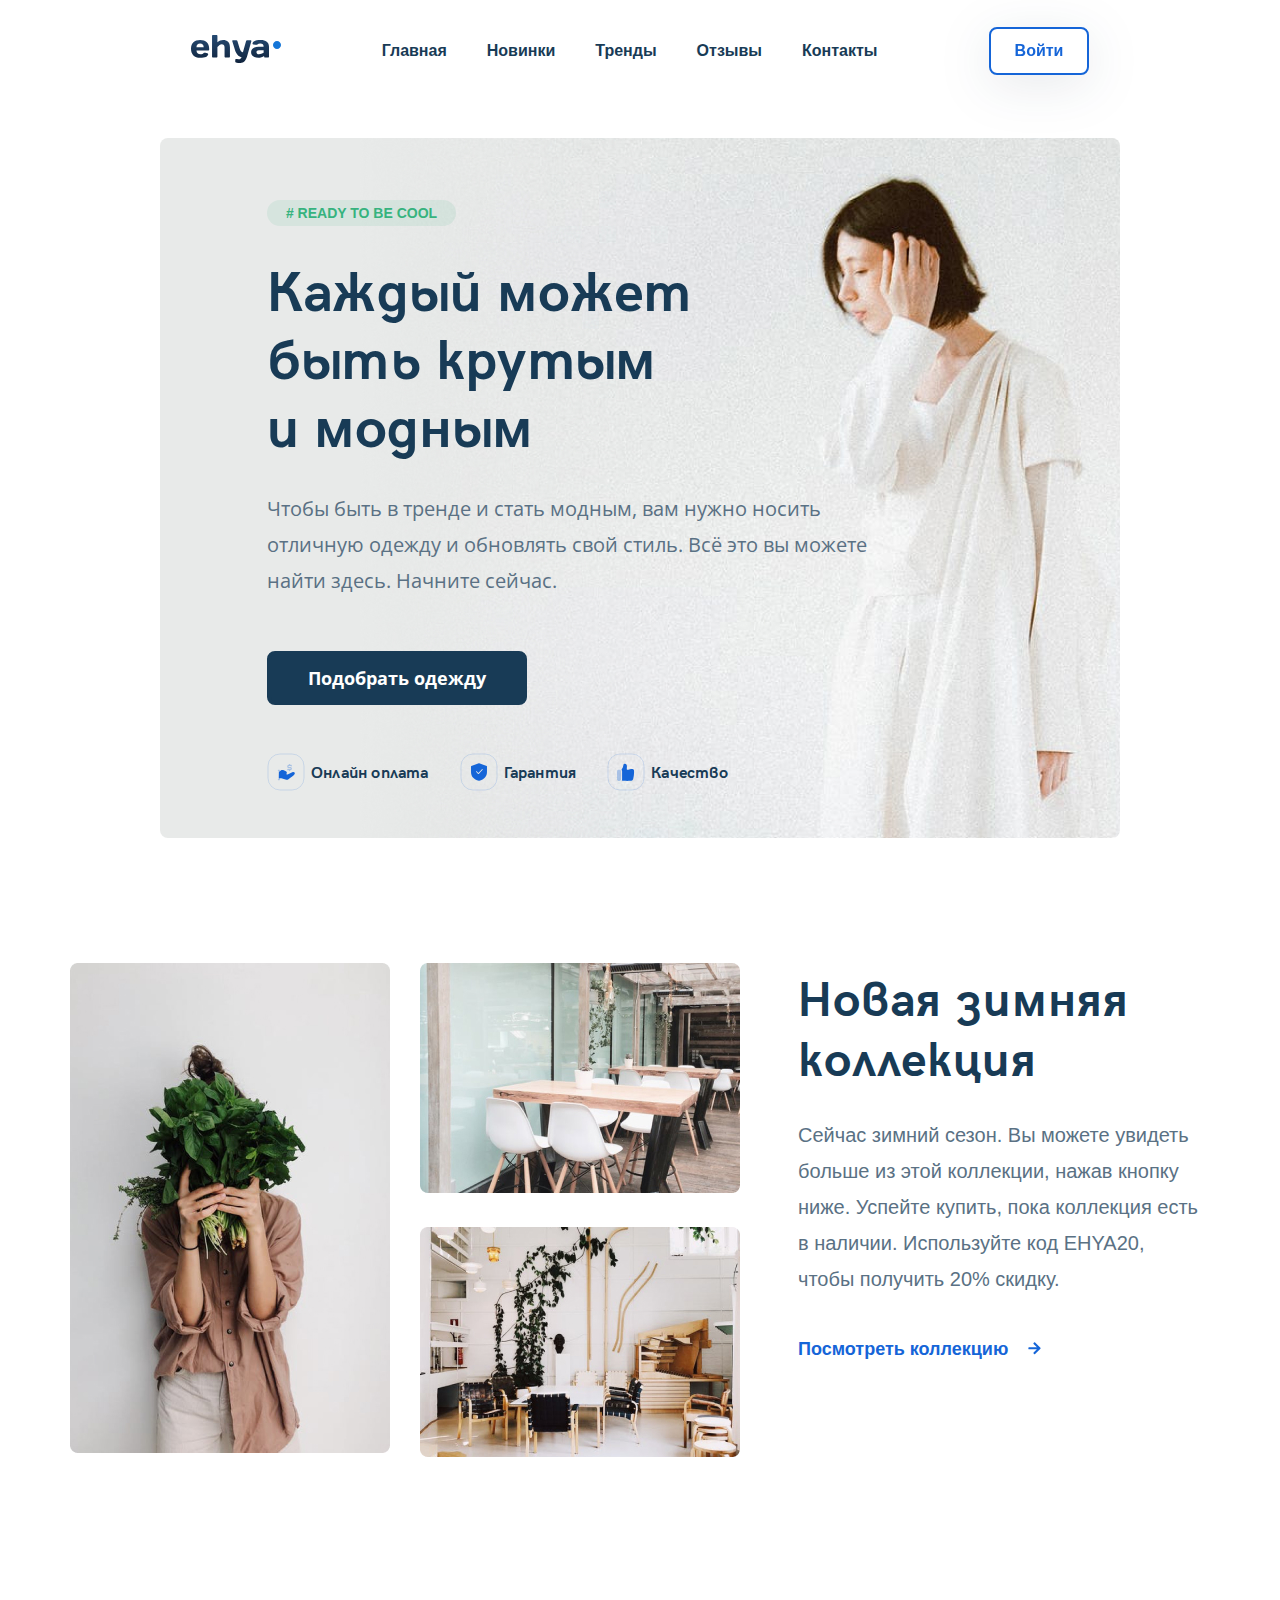
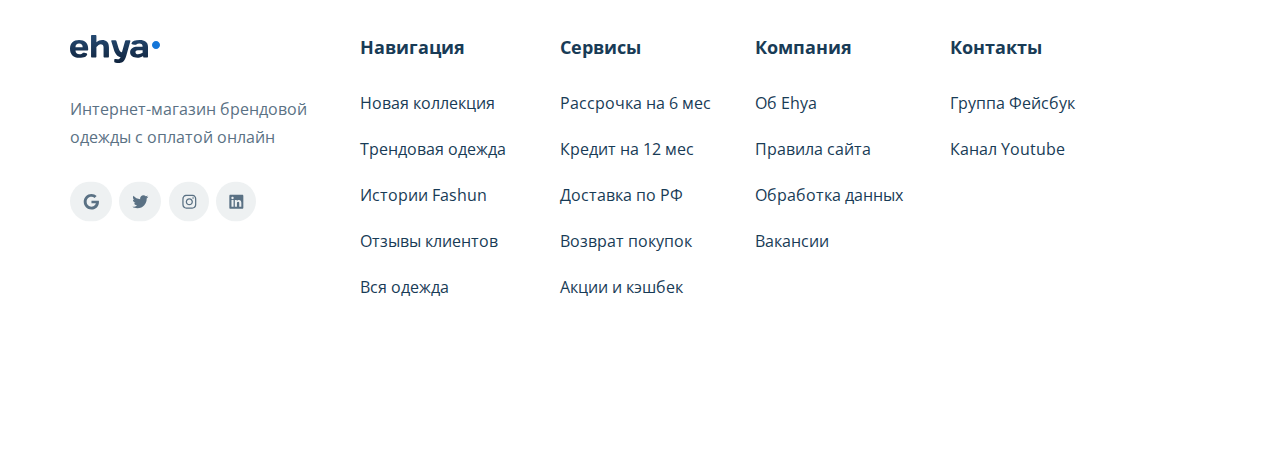
==== index.html @ d532b7a7 "create: desktop of footer section" ====
<!DOCTYPE html>
<html lang="ru">
<head>
  <meta charset="UTF-8">
  <meta name="viewport" content="width=device-width, initial-scale=1.0">
  <title>Fashion-EHYA</title>
  <link href="https://fonts.googleapis.com/css2?family=Open+Sans:wght@400;600;700&display=swap" rel="stylesheet">
  <link rel="stylesheet" href="css/style.css">

</head>
<body>
  <div class="header">
      <div class="container-top">
        <div class="header__top">
          
            <a href="#" class="header-menu__logo">
              <img src="./img/Logo.svg" alt="logo: Ehya">
            </a>
          
            <ul class="header-menu">
              <li class="header-menu__item">
                  <a href="#" class="header-menu__link">Главная</a>
              </li>
              <li class="header-menu__item">
                  <a href="#" class="header-menu__link">Новинки</a>
              </li>
              <li class="header-menu__item">
                  <a href="#" class="header-menu__link">Тренды</a>
              </li>
              <li class="header-menu__item">
                  <a href="#" class="header-menu__link">Отзывы</a>
              </li>
              <li class="header-menu__item">
                  <a href="#" class="header-menu__link">Контакты</a>
              </li>
            </ul>
            
              <button class="header-menu__button">
                <a href="#" class="header-menu__button-link">Войти</a>
              </button>

              <button class="menu-burger">
                    <span class="menu-burger__line"></span>
                    <span class="menu-burger__line"></span>
                    <span class="menu-burger__line"></span>
              </button>
            
        </div>
        <div class="main-section">
          <img src="img/bg-main-section.jpg" alt="bg-main-section" class="main-section__bg">
          <div class="main-section__wrapper">
            <div class="main-section__cool">
            <span class="cool__span"># READY TO BE COOL</span>
            <h2 class="cool__title">Каждый может <br> быть крутым <br> и модным</h2>
            <p class="cool__text">Чтобы быть в тренде и стать модным, вам нужно носить отличную одежду и обновлять свой стиль. Всё это вы можете найти здесь. Начните сейчас. </p>
          </div>

          <button class="main-section__button">
            <a href="#" class="main-section__button-link">Подобрать одежду</a>
          </button>

          <ul class="main-section__links">
            <img src="img/icon-onlinepay.svg" alt="online-pay">
            <li class="links__link">Онлайн оплата</li>
            <img src="img/ensuranse.svg" alt="insuranse">
            <li class="links__link">Гарантия</li>
            <img src="img/quality.svg" alt="quality">
            <li class="links__link">Качество</li>
          </ul>
          </div>

        </div>
      </div>
  </div>
    <!-- /.header -->
  <section class="collection">
    <div class="container">
      <div class="collection-wrapper">
        <div class="collection__images-wrapper">
          <div class="collection__vertical">
            <img src="img/collection-photo-1.jpg" alt="Photo: Vertical" class="collection__vertical-photo">
          </div>
          <div class="collection__horizontal">
            <div class="collection__horizontal-photo">
              <img src="img/collection-photo-2.jpg" alt="Photo: Horizontal" class="collection__horizontal-image">
            </div>
            <div class="collection__horizontal-photo">
              <img src="img/collection-photo-3.jpg" alt="Photo: Horizontal" class="collection__horizontal-image">
            </div>
            
          </div>
        </div>
        <div class="collection__text">
          <h2 class="collection__title">Новая зимняя коллекция</h2>
          <!-- /.collecion__title -->
          <p class="collection__subtitle">Сейчас зимний сезон. Вы можете увидеть больше из этой коллекции, нажав кнопку ниже. Успейте купить, пока коллекция есть
          в наличии. Используйте код EHYA20, чтобы получить 20% скидку.</p>
          <!-- /.collection__subtitle -->
        <a href="#" class="collection__looking">Посмотреть коллекцию <img src="img/arrow.svg" alt="Icon: Arrow" class="collection__looking-icon"> </a> <!-- /.collection__looking -->
        </div>
        <!-- /.collection__images-wrapper -->
      </div>
      <!-- /.collection-wrapper -->
    </div>
    <!-- /.container -->
  </section>
  <!-- /.collection -->
  <footer class="footer">
    <div class="container">
      <div class="footer-wrapper">
        <div class="footer-wrapper__logo">
          <a href="#" class="logo logo__footer">
            <img src="img/Logo.svg" alt="logo: footer">
          </a>
          <p class="social-links__text">Интернет-магазин брендовой <br> одежды с оплатой онлайн</p>
          <div class="social_links">
            <a href="#" class="social-links__link">
              <img class="social-links__img" src="img/icon-google.svg" alt="icon-google">
            </a>
            <a href="#" class="social-links__link">
              <img class="social-links__img" src="img/icon-tweeter.svg" alt="icon-tweeter">
            </a>
            <a href="#" class="social-links__link">
              <img class="social-links__img" src="img/icon-instagram.svg" alt="icon-instagram">
            </a>
            <a href="#" class="social-links__link">
              <img class="social-links__img" src="img/icon-linked.svg" alt="icon-linkedin">
            </a>
          </div>
          <!-- /.social links -->
        </div>
        <!-- /.footer-wrapper logo-->

        <div class="footer-wrapper__navigation">
          <h3 class="navigation__title">Навигация</h3>
          <!-- /.navigation__title -->
          <div class="navigation__item">
            <a href="#">Новая коллекция</a>
          </div>
          <div class="navigation__item">
            <a href="#">Трендовая одежда</a>
          </div>
          <div class="navigation__item">
            <a href="#">Истории Fashun</a>
          </div>
          <div class="navigation__item">
            <a href="#">Отзывы клиентов</a>
          </div>
          <div class="navigation__item">
            <a href="#">Вся одежда</a>
          </div>
        </div>
        <!-- /.footer-wrapper__navigation -->

        <div class="footer-wrapper__service">
          <h3 class="navigation__title">Сервисы</h3>
          <!-- /.navigation__title -->
          <div class="navigation__item">
            <a href="#">Рассрочка на 6 мес</a>
          </div>
          <div class="navigation__item">
            <a href="#">Кредит на 12 мес</a>
          </div>
          <div class="navigation__item">
            <a href="#">Доставка по РФ</a>
          </div>
          <div class="navigation__item">
            <a href="#">Возврат покупок</a>
          </div>
          <div class="navigation__item">
            <a href="#">Акции и кэшбек</a>
          </div>
        </div>
        <!-- /.footer-wrapper__service -->

        <div class="footer-wrapper__company">
          <h3 class="navigation__title">Компания</h3>
          <!-- /.navigation__title -->
          <div class="navigation__item">
            <a href="#">Об Ehya</a>
          </div>
          <div class="navigation__item">
            <a href="#">Правила сайта</a>
          </div>
          <div class="navigation__item">
            <a href="#">Обработка данных</a>
          </div>
          <div class="navigation__item">
            <a href="#">Вакансии</a>
          </div>
        </div>
        <!-- /.footer-wrapper__company -->

        <div class="footer-wrapper__contacts">
          <h3 class="navigation__title">Контакты</h3>
          <!-- /.navigation__title -->
          <div class="navigation__item">
            <a href="#">Группа Фейсбук</a>
          </div>
          <div class="navigation__item">
            <a href="#">Канал Youtube</a>
          </div>
        </div>
        <!-- /.footer-wrapper__contacts -->

      </div>
      <!-- /.footer-wrapper -->
    </div>
    <!-- /.container -->
  </footer>
  <!-- /.footer -->
    
</body>
</html>
---- css/style.css ----
* {
  box-sizing: border-box;
}

body {
  font-family: "Open-Sans", sans-serif;
  color: #5A7184;
  margin: 0;
  font-feature-settings: "locl" 0;
}

@font-face {
  font-family: 'HKGrotesk';
  src: url("../fonts/hkgrotesk-bold-web.woff") format("woff");
  font-weight: bold;
  font-style: normal;
}

@font-face {
  font-family: 'HKGrotesk';
  src: url("../fonts/hkgrotesk-bold-web.woff2") format("woff2");
  font-weight: bold;
  font-style: normal;
}

.container {
  max-width: 1140px;
  margin: auto;
}

.header {
  background-color: #fff;
  margin-bottom: 36px;
}

.header__top {
  display: flex;
  justify-content: center;
  list-style-type: none;
  align-items: center;
  padding: 27px 0px;
  margin-bottom: 36px;
}

.header-menu {
  display: flex;
  justify-content: space-around;
  list-style-type: none;
  align-items: center;
  margin: 0;
  padding: 0;
}

.header-menu__link {
  text-decoration: none;
  color: #183B56;
  font-style: normal;
  font-weight: 600;
  font-size: 16px;
  line-height: 22px;
  text-align: center;
}

.header-menu__item {
  margin-left: 40px;
}

.header-menu__logo {
  margin-right: 365px;
}

.header-menu__button {
  margin-left: 50px;
  padding: 13px 24px;
  background-color: #fff;
  border: 2px solid;
  color: #1565D8;
  box-sizing: border-box;
  filter: drop-shadow(0px 10px 25px rgba(21, 37, 72, 0.1));
  border-radius: 8px;
  cursor: pointer;
}

.header-menu__button-link {
  color: #1565D8;
  text-decoration: none;
  font-style: normal;
  font-weight: bold;
  font-size: 16px;
  text-align: center;
}

.container-top {
  max-width: 1280px;
  margin: auto;
}

.main-section {
  max-width: 1280px;
  height: 700px;
  z-index: 0;
  overflow: hidden;
  position: relative;
  border-radius: 8px;
}

.main-section__wrapper {
  position: absolute;
  z-index: 2;
  margin-left: 107px;
}

.main-section__bg {
  position: absolute;
  z-index: -2;
  overflow: hidden;
  object-fit: cover;
  background: transparent;
  width: 100%;
  height: 100%;
}

.main-section__button {
  background: #183B56;
  border-radius: 8px;
  outline: none;
  padding: 11px 37px;
  cursor: pointer;
  border: 4px solid #183B56;
  margin-bottom: 32px;
}

.main-section__button-link {
  outline: none;
  text-decoration: none;
  font-style: normal;
  font-weight: bold;
  font-size: 18px;
  text-align: center;
  color: #FFFFFF;
  font-family: Open Sans;
}

.main-section__cool {
  display: flex;
  flex-direction: column;
  justify-content: flex-start;
  width: 652px;
  padding-top: 62px;
  margin-bottom: 52px;
}

.main-section__links {
  display: flex;
  padding: 0;
  align-items: center;
  font-family: HKGrotesk;
  font-style: normal;
  font-weight: 500;
  font-size: 16px;
  line-height: 20px;
  letter-spacing: 0.2px;
  color: #183B56;
}

.cool__span {
  padding: 3px 16px;
  font-style: normal;
  font-weight: 600;
  font-size: 14px;
  line-height: 20px;
  text-align: center;
  color: #36B37E;
  background: rgba(54, 179, 126, 0.1);
  border-radius: 2000px;
  width: 29%;
  margin-bottom: 28px;
}

.cool__title {
  font-family: HKGrotesk;
  font-style: normal;
  font-weight: bold;
  font-size: 56px;
  line-height: 68px;
  letter-spacing: 0.2px;
  color: #183B56;
  margin: 0;
  margin-bottom: 33px;
}

.cool__text {
  font-style: normal;
  font-weight: normal;
  font-size: 20px;
  line-height: 36px;
  color: #5A7184;
  margin: 0;
  font-family: Open Sans;
}

.links__link {
  list-style-type: none;
  margin-left: 6px;
  margin-right: 31px;
}

.menu-burger {
  display: none;
}

.collection {
  padding-top: 89px;
  padding-bottom: 50px;
}

.collection-wrapper {
  width: 1140px;
  margin: auto;
  display: flex;
  justify-content: space-between;
}

.collection__images-wrapper {
  display: flex;
  justify-content: space-between;
  width: 670px;
}

.collection__vertical {
  width: 320px;
}

.collection__vertical-photo {
  width: 100%;
}

.collection__horizontal {
  display: flex;
  flex-direction: column;
  justify-content: space-between;
}

.collection__horizontal-photo {
  width: 320px;
  height: 230px;
}

.collection__horizontal-image {
  width: 100%;
  height: 100%;
}

.collection__text {
  width: 412px;
}

.collection__title {
  font-family: HKGrotesk;
  font-style: normal;
  font-weight: bold;
  font-size: 48px;
  line-height: 60px;
  letter-spacing: 1.2px;
  color: #183B56;
  margin: 0;
  margin-top: 4px;
  margin-bottom: 30px;
}

.collection__subtitle {
  font-style: normal;
  font-weight: normal;
  font-size: 20px;
  line-height: 36px;
  color: #5A7184;
  padding-right: 10px;
  margin-bottom: 40px;
}

.collection__looking {
  font-style: normal;
  font-weight: bold;
  font-size: 18px;
  line-height: 25px;
  text-decoration: none;
  color: #1565D8;
}

.collection__looking-icon {
  margin-left: 15px;
}

a {
  text-decoration: none;
  color: #183B56;
}

.footer {
  padding: 128px 0;
}

.footer-wrapper {
  display: grid;
  grid-template-columns: 270px 180px 175px 175px 208px;
  grid-gap: 20px;
  grid-auto-rows: minmax(34px, min-content);
  align-items: start;
}

.navigation__title {
  font-family: Open Sans;
  font-style: normal;
  font-weight: bold;
  font-size: 18px;
  line-height: 25px;
  color: #183B56;
  margin: 0;
  margin-bottom: 32px;
}

.navigation__item {
  font-family: Open Sans;
  font-style: normal;
  font-weight: normal;
  font-size: 16px;
  line-height: 22px;
  color: #183B56;
  margin-bottom: 24px;
}

.social-links__text {
  font-family: Open Sans;
  font-style: normal;
  font-weight: normal;
  font-size: 16px;
  line-height: 28px;
  color: #5A7184;
  margin: 0;
  margin-top: 28px;
  margin-bottom: 30px;
}

.social-links__img {
  margin-right: 3px;
}

@media (max-width: 1300px) {
  .container-top {
    max-width: 960px;
  }
  .header__top {
    justify-content: space-around;
  }
  .header-menu__logo {
    margin-right: 0;
  }
}

.main-section__wrapper {
  margin-left: 107px;
}

@media (max-width: 992px) {
  .container-top {
    max-width: 760px;
  }
  .header-menu__item {
    margin-left: 20px;
  }
  .header-menu__button {
    margin-left: 0px;
  }
  .collection-wrapper {
    flex-wrap: wrap;
    justify-content: center;
  }
  .collection__images-wrapper {
    width: 670px;
    height: auto;
    justify-content: space-between;
  }
  .collection__vertical {
    width: 320px;
  }
  .collection__horizontal-photo {
    width: 320px;
    height: 230px;
  }
  .collection__text {
    width: 95%;
    margin-top: 32px;
    padding-left: 0;
  }
  .collection__title {
    font-size: 48px;
    margin-bottom: 30px;
  }
  .collection__subtitle {
    font-size: 20px;
    word-break: break-word;
    margin-bottom: 24px;
  }
  .collection__looking {
    font-size: 18px;
  }
}

@media (min-width: 992px) {
  a:hover {
    color: #0187ee;
  }
  .navbar-top__button:hover {
    color: #183B56;
    border-color: #183B56;
  }
  .collection__looking-icon:hover {
    color: #0187ee;
  }
  .button:hover {
    background-color: #0187ee;
  }
}

@media (max-width: 1200px) {
  .collection {
    padding-top: 49px;
  }
  .collection-wrapper {
    width: 97%;
  }
  .collection__images-wrapper {
    width: 605px;
    height: 415px;
    justify-content: space-around;
  }
  .collection__vertical {
    width: 270px;
  }
  .collection__horizontal-photo {
    width: 270px;
    height: 200px;
  }
  .collection__text {
    padding-left: 10px;
  }
  .collection__title {
    font-size: 44px;
    margin-bottom: 0;
    margin-top: 0;
  }
  .collection__subtitle {
    font-size: 16px;
    margin-bottom: 30px;
  }
  .collection__looking {
    font-size: 16px;
  }
}

@media (max-width: 768px) {
  .container-top {
    max-width: 728px;
    width: 95%;
  }
  .header__top {
    justify-content: space-between;
    margin-right: 37px;
    margin-left: 42px;
    padding: 23px 0px;
    margin-bottom: 24px;
  }
  .header-menu {
    display: none;
  }
  .header-menu__button {
    display: none;
  }
  .menu-burger {
    display: flex;
    align-items: center;
    justify-content: space-between;
    flex-direction: column;
    width: 24px;
    height: 17px;
    padding: 0;
    border: none;
    background-color: #fff;
    cursor: pointer;
  }
  .menu-burger__line {
    width: 22px;
    height: 2.2px;
    right: 1px;
    top: calc(50% - 2.2px/2 - 0.15px);
    background: #3A4C66;
  }
  .main-section__bg {
    max-width: 728px;
    height: 624px;
  }
  .main-section__wrapper {
    margin-left: 29px;
  }
  .main-section__cool {
    padding-top: 38px;
    margin-bottom: 35px;
  }
  .main-section__button {
    margin-bottom: 24px;
  }
  .links__link {
    margin-right: 20px;
  }
  .cool__span {
    margin-bottom: 23px;
  }
  .cool__title {
    font-style: normal;
    font-weight: bold;
    font-size: 48px;
    line-height: 60px;
    letter-spacing: 0.2px;
    margin-bottom: 25px;
  }
  .cool__text {
    font-style: normal;
    font-weight: normal;
    font-size: 18px;
    line-height: 32px;
    width: 400px;
  }
}

@media (max-width: 710px) {
  .collection__images-wrapper {
    width: 605px;
    height: 415px;
    justify-content: space-around;
  }
  .collection__vertical {
    width: 270px;
  }
  .collection__horizontal-photo {
    width: 270px;
    height: 200px;
  }
}

@media (max-width: 610px) {
  .collection__images-wrapper {
    width: 605px;
    height: 368px;
  }
  .collection__vertical {
    width: 240px;
  }
  .collection__horizontal-photo {
    width: 240px;
    height: 170px;
  }
}

@media (max-width: 576px) {
  .container-top {
    width: 100%;
  }
  .main-section {
    border-radius: 0px;
    height: 899px;
  }
  .main-section__bg {
    height: 100%;
    margin-left: calc(115% - 1210px);
    width: unset;
    max-width: 1219px;
  }
  .main-section__cool {
    padding-top: 381px;
    width: 100%;
    align-items: center;
    margin-bottom: 24px;
  }
  .main-section__button-link {
    font-style: normal;
    font-weight: bold;
    font-size: 16px;
    line-height: 22px;
  }
  .main-section__button {
    padding: 13px 49px;
    border: 1px solid #183B56;
    margin-bottom: 22px;
    padding: 11px 49px;
  }
  .main-section__wrapper {
    margin-left: 0%;
    width: 100%;
    display: flex;
    flex-wrap: wrap;
    justify-content: center;
  }
  .main-section__links {
    flex-wrap: wrap;
    width: 325px;
    justify-content: center;
    margin: 0;
  }
  .links__link {
    margin-right: 16px;
  }
  .cool__span {
    width: 196px;
    height: 24px;
    margin-bottom: 20px;
  }
  .cool__title {
    font-style: normal;
    font-weight: bold;
    font-size: 32px;
    line-height: 40px;
    text-align: center;
    margin-bottom: 20px;
  }
  .cool__text {
    font-style: normal;
    font-weight: normal;
    font-size: 16px;
    line-height: 28px;
    width: 280px;
    height: 140px;
    text-align: center;
  }
  .collection {
    padding-top: 33px;
  }
  .collection__images-wrapper {
    flex-direction: column;
    align-items: center;
    height: 415px;
  }
  .collection__vertical {
    width: auto;
  }
  .collection__vertical-photo {
    width: 290px;
    height: 300px;
    object-fit: cover;
    border-radius: 4px;
  }
  .collection__horizontal {
    flex-direction: row;
    width: 290px;
    justify-content: space-between;
  }
  .collection__horizontal-photo {
    width: 138px;
    height: 97px;
  }
  .collection__text {
    text-align: center;
  }
  .collection__title {
    font-size: 28px;
    line-height: 36px;
    margin-bottom: 21px;
  }
  .collection__subtitle {
    font-size: 16px;
    line-height: 28px;
    padding: 0 10px;
  }
  .collection__looking {
    display: none;
  }
}
/*# sourceMappingURL=style.css.map */
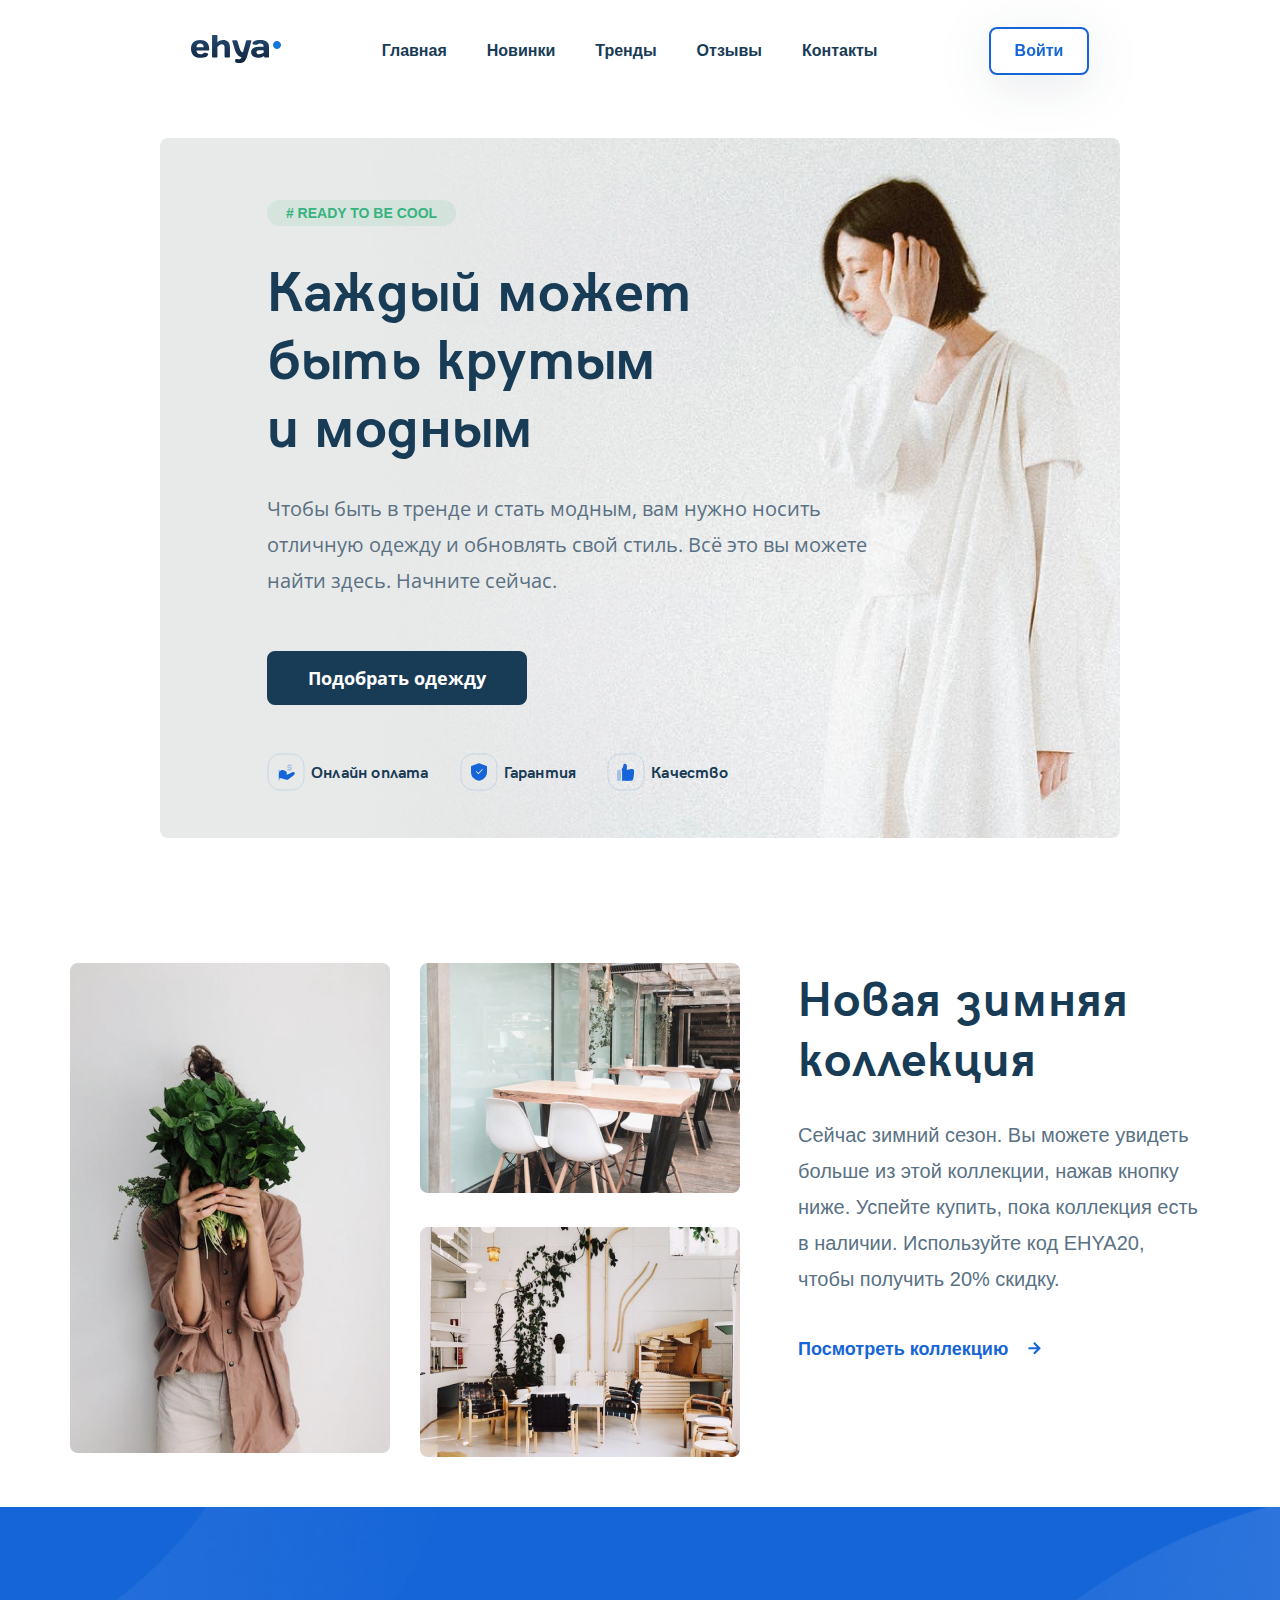
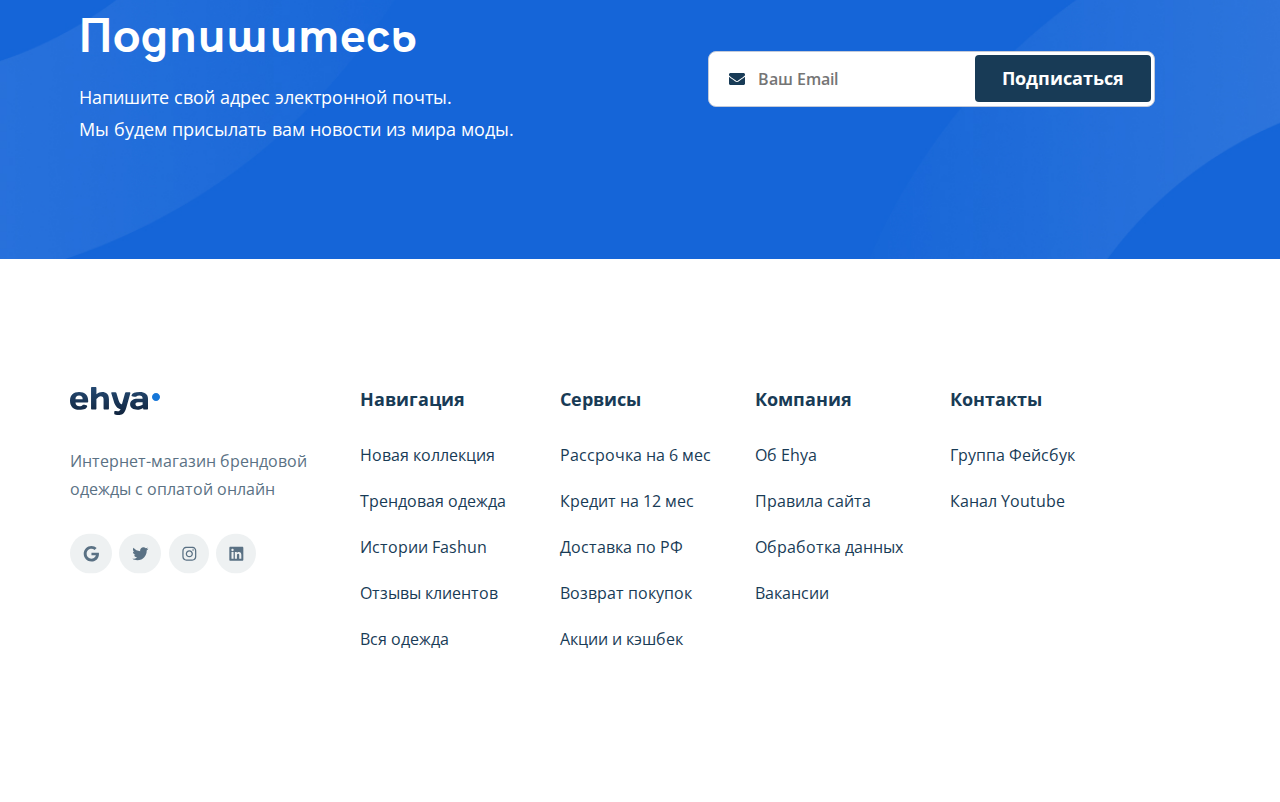
==== commit e793ff69: "create: footer section" ====
--- a/index.html
+++ b/index.html
@@ -9,6 +9,7 @@
 
 </head>
 <body>
+
   <div class="header">
       <div class="container-top">
         <div class="header__top">
@@ -73,6 +74,7 @@
       </div>
   </div>
     <!-- /.header -->
+
   <section class="collection">
     <div class="container">
       <div class="collection-wrapper">
@@ -105,6 +107,26 @@
     <!-- /.container -->
   </section>
   <!-- /.collection -->
+
+  <section class="newsletter">
+    <div class="container">
+      <div class="newsletter-wrapper">
+        <div class="newsletter-content">
+          <h2 class="newsletter-title newsletter__title">
+            Подпишитесь
+          </h2>
+          <p class="newsletter__text">Напишите свой адрес электронной почты. <br class="enter"> Мы будем присылать вам новости из мира моды.</p>
+        </div>
+        <form action="send.php" method="POST" class="subscribe newsletter__subscribe form">
+          <input type="email" class="subscribe__input" placeholder="Ваш Email" name="email" required />
+          <button class="subscribe__button">Подписаться</button>
+        </form>
+      </div>
+      <!-- /.newsletter-wrapper -->
+    </div>
+  </section>
+  <!-- /.newsletter -->
+
   <footer class="footer">
     <div class="container">
       <div class="footer-wrapper">
@@ -209,6 +231,6 @@
     <!-- /.container -->
   </footer>
   <!-- /.footer -->
-    
+
 </body>
 </html>--- a/css/style.css
+++ b/css/style.css
@@ -291,6 +291,94 @@
   margin-left: 15px;
 }
 
+.newsletter {
+  position: relative;
+  padding: 96px 0;
+  background-image: url(../img/newsletter-bg.jpg);
+  background-repeat: no-repeat;
+  background-position: center;
+  background-size: cover;
+}
+
+.newsletter-wrapper {
+  width: 1140px;
+  margin: auto;
+  display: flex;
+  align-items: center;
+  justify-content: space-between;
+  margin: auto;
+}
+
+.newsletter-content {
+  padding-left: 9px;
+}
+
+.newsletter__title {
+  font-family: HKGrotesk;
+  font-style: normal;
+  font-weight: bold;
+  font-size: 48px;
+  line-height: 60px;
+  letter-spacing: 1.1px;
+  color: #ffffff;
+  margin: 0;
+}
+
+.newsletter__text {
+  font-style: normal;
+  font-weight: normal;
+  font-size: 18px;
+  line-height: 32px;
+  color: #ffffff;
+  font-family: Open Sans;
+}
+
+.subscribe {
+  position: relative;
+  width: 447px;
+  height: 56px;
+  margin-right: 55px;
+  margin-bottom: 9px;
+}
+
+.subscribe__input {
+  width: 100%;
+  height: 100%;
+  border: 1px solid #C3CAD9;
+  border-radius: 8px;
+  padding-left: 20px;
+  background-image: url(../img/mail-icon.svg);
+  background-repeat: no-repeat;
+  background-attachment: scroll;
+  background-position: 20px 50%;
+  padding-left: 49px;
+  font-style: normal;
+  font-weight: 600;
+  font-size: 16px;
+  line-height: 22px;
+  outline: none;
+  font-family: Open Sans;
+}
+
+.subscribe__button {
+  position: absolute;
+  right: 0;
+  top: 0;
+  border: none;
+  top: 4.5px;
+  right: 4.5px;
+  bottom: 4.5px;
+  background-color: #183B56;
+  color: #ffffff;
+  padding: 11px 27px;
+  font-style: normal;
+  font-weight: bold;
+  font-size: 18px;
+  line-height: 25px;
+  border-radius: 4px;
+  font-family: Open Sans;
+}
+
 a {
   text-decoration: none;
   color: #183B56;
@@ -404,6 +492,51 @@
   .collection__looking {
     font-size: 18px;
   }
+  .newsletter {
+    padding-top: 67px;
+    padding-bottom: 69px;
+  }
+  .newsletter__title {
+    padding-left: 21px;
+  }
+  .newsletter__text {
+    margin-top: 21px;
+    padding-left: 11px;
+  }
+  .subscribe {
+    margin-top: 37px;
+    margin-left: 14px;
+  }
+  .footer {
+    padding: 64px 0;
+  }
+  .footer-wrapper {
+    grid-template-columns: 250px 180px 175px 1px 1px;
+  }
+  .footer-wrapper__logo {
+    grid-row: 1;
+    grid-column: 1;
+  }
+  .footer-wrapper__navigation {
+    grid-row: 1;
+    grid-column: 2;
+  }
+  .footer-wrapper__service {
+    grid-row: 1;
+    grid-column: 3;
+  }
+  .footer-wrapper__company {
+    grid-row: 2;
+    grid-column: 2;
+  }
+  .footer-wrapper__contacts {
+    grid-row: 2;
+    grid-column: 3;
+  }
+  .container {
+    max-width: 760px;
+    margin: auto;
+  }
 }
 
 @media (min-width: 992px) {
@@ -455,6 +588,122 @@
   }
   .collection__looking {
     font-size: 16px;
+  }
+  .newsletter-wrapper {
+    width: 97%;
+    display: flex;
+    flex-direction: column;
+    justify-content: center;
+  }
+  .newsletter-content {
+    padding-left: 0;
+    display: flex;
+    flex-direction: column;
+    align-items: center;
+  }
+  .newsletter__text {
+    text-align: center;
+  }
+  .subscribe {
+    margin-right: 0;
+  }
+  .container {
+    max-width: 960px;
+    margin: auto;
+  }
+  .footer-wrapper {
+    grid-template-columns: 250px 180px 175px 175px 150px;
+    grid-gap: 5px;
+  }
+}
+
+@media (max-width: 992px) {
+  .container-top {
+    max-width: 760px;
+  }
+  .header-menu__item {
+    margin-left: 20px;
+  }
+  .header-menu__button {
+    margin-left: 0px;
+  }
+  .collection-wrapper {
+    flex-wrap: wrap;
+    justify-content: center;
+  }
+  .collection__images-wrapper {
+    width: 670px;
+    height: auto;
+    justify-content: space-between;
+  }
+  .collection__vertical {
+    width: 320px;
+  }
+  .collection__horizontal-photo {
+    width: 320px;
+    height: 230px;
+  }
+  .collection__text {
+    width: 95%;
+    margin-top: 32px;
+    padding-left: 0;
+  }
+  .collection__title {
+    font-size: 48px;
+    margin-bottom: 30px;
+  }
+  .collection__subtitle {
+    font-size: 20px;
+    word-break: break-word;
+    margin-bottom: 24px;
+  }
+  .collection__looking {
+    font-size: 18px;
+  }
+  .newsletter {
+    padding-top: 67px;
+    padding-bottom: 69px;
+  }
+  .newsletter__title {
+    padding-left: 21px;
+  }
+  .newsletter__text {
+    margin-top: 21px;
+    padding-left: 11px;
+  }
+  .subscribe {
+    margin-top: 37px;
+    margin-left: 14px;
+  }
+  .footer {
+    padding: 64px 0;
+  }
+  .footer-wrapper {
+    grid-template-columns: 306px 281px 175px;
+  }
+  .footer-wrapper__logo {
+    grid-row: 1;
+    grid-column: 1;
+  }
+  .footer-wrapper__navigation {
+    grid-row: 1;
+    grid-column: 2;
+  }
+  .footer-wrapper__service {
+    grid-row: 1;
+    grid-column: 3;
+  }
+  .footer-wrapper__company {
+    grid-row: 2;
+    grid-column: 2;
+  }
+  .footer-wrapper__contacts {
+    grid-row: 2;
+    grid-column: 3;
+  }
+  .container {
+    max-width: 760px;
+    margin: auto;
   }
 }
 
@@ -530,6 +779,14 @@
     line-height: 32px;
     width: 400px;
   }
+  .container {
+    max-width: 641px;
+    margin: auto;
+  }
+  .footer-wrapper {
+    grid-gap: 22px;
+    grid-template-columns: 263px 174px 175px;
+  }
 }
 
 @media (max-width: 710px) {
@@ -544,6 +801,14 @@
   .collection__horizontal-photo {
     width: 270px;
     height: 200px;
+  }
+  .footer-wrapper {
+    grid-gap: 5px;
+    grid-template-columns: 237px 147px 159px;
+  }
+  .container {
+    max-width: 576px;
+    margin: auto;
   }
 }
 
@@ -673,5 +938,97 @@
   .collection__looking {
     display: none;
   }
+  .newsletter {
+    padding-top: 60px;
+    padding-bottom: 110px;
+  }
+  .newsletter-wrapper {
+    width: 92%;
+  }
+  .newsletter__title {
+    font-style: normal;
+    font-weight: bold;
+    font-size: 28px;
+    line-height: 36px;
+    padding-left: 6px;
+    letter-spacing: 0.9px;
+  }
+  .newsletter__text {
+    font-style: normal;
+    font-weight: normal;
+    font-size: 16px;
+    line-height: 28px;
+    margin-top: 27px;
+    padding-left: 0;
+  }
+  .subscribe {
+    width: 95%;
+    margin-left: 0;
+    margin-top: 19px;
+    height: 50px;
+  }
+  .subscribe__button {
+    position: relative;
+    top: 0;
+    right: 0;
+    width: 100%;
+    margin-top: 10px;
+    border-radius: 8px;
+  }
+  .enter {
+    display: none;
+  }
+  .footer {
+    padding: 48px 0;
+  }
+  .footer-wrapper {
+    grid-template-columns: 263px;
+    grid-gap: 14px;
+  }
+  .footer-wrapper__logo {
+    grid-row: 5;
+    grid-column: 1;
+    display: flex;
+    flex-wrap: wrap;
+    justify-content: center;
+    align-items: center;
+    padding-top: 38px;
+  }
+  .footer-wrapper__navigation {
+    grid-row: 1;
+    grid-column: 1;
+  }
+  .footer-wrapper__service {
+    grid-row: 2;
+    grid-column: 1;
+  }
+  .footer-wrapper__company {
+    grid-row: 3;
+    grid-column: 1;
+  }
+  .footer-wrapper__contacts {
+    grid-row: 4;
+    grid-column: 1;
+  }
+  .container {
+    max-width: 263px;
+    margin: auto;
+  }
+  .navigation__title {
+    font-size: 16px;
+    line-height: 22px;
+    margin-bottom: 20px;
+  }
+  .navigation__item {
+    font-size: 14px;
+    line-height: 20px;
+    margin-bottom: 15px;
+  }
+  .social-links__text {
+    font-size: 14px;
+    line-height: 24px;
+    margin-top: 9px;
+    margin-bottom: 25px;
+  }
 }
 /*# sourceMappingURL=style.css.map */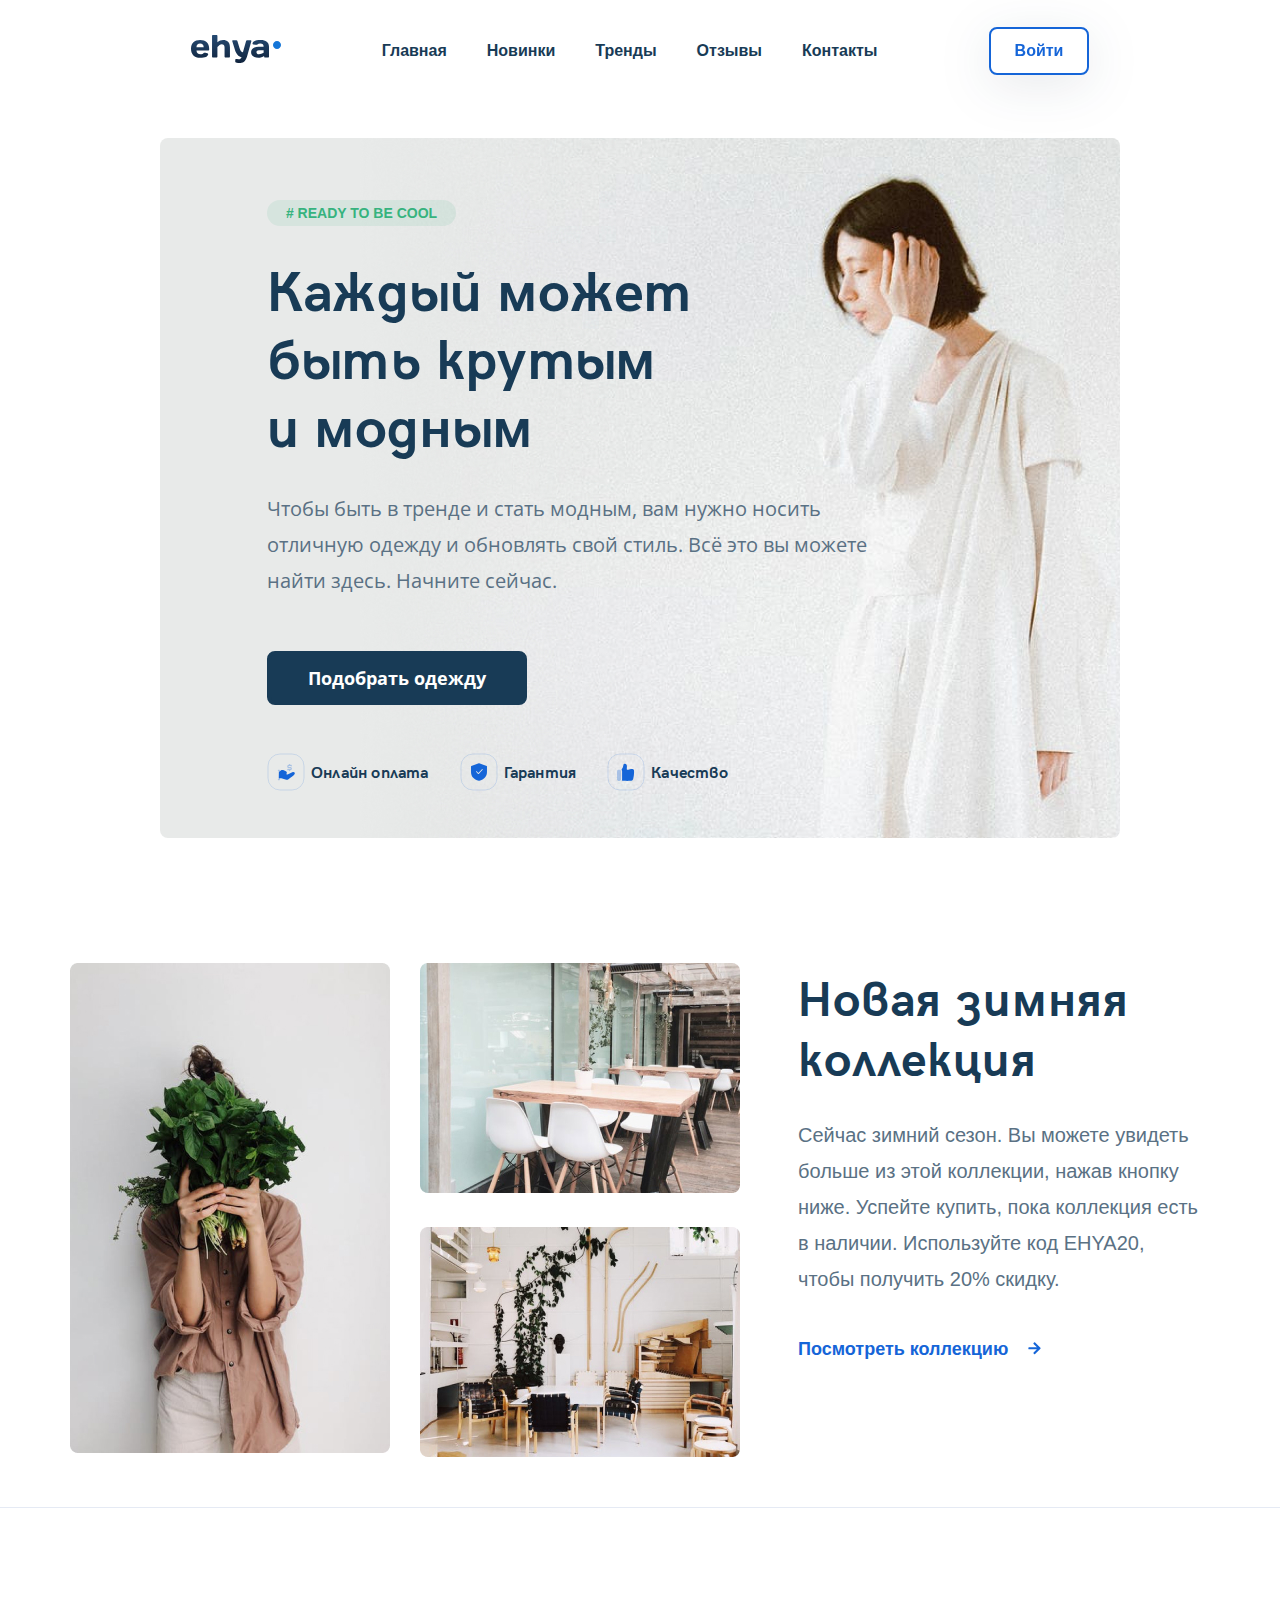
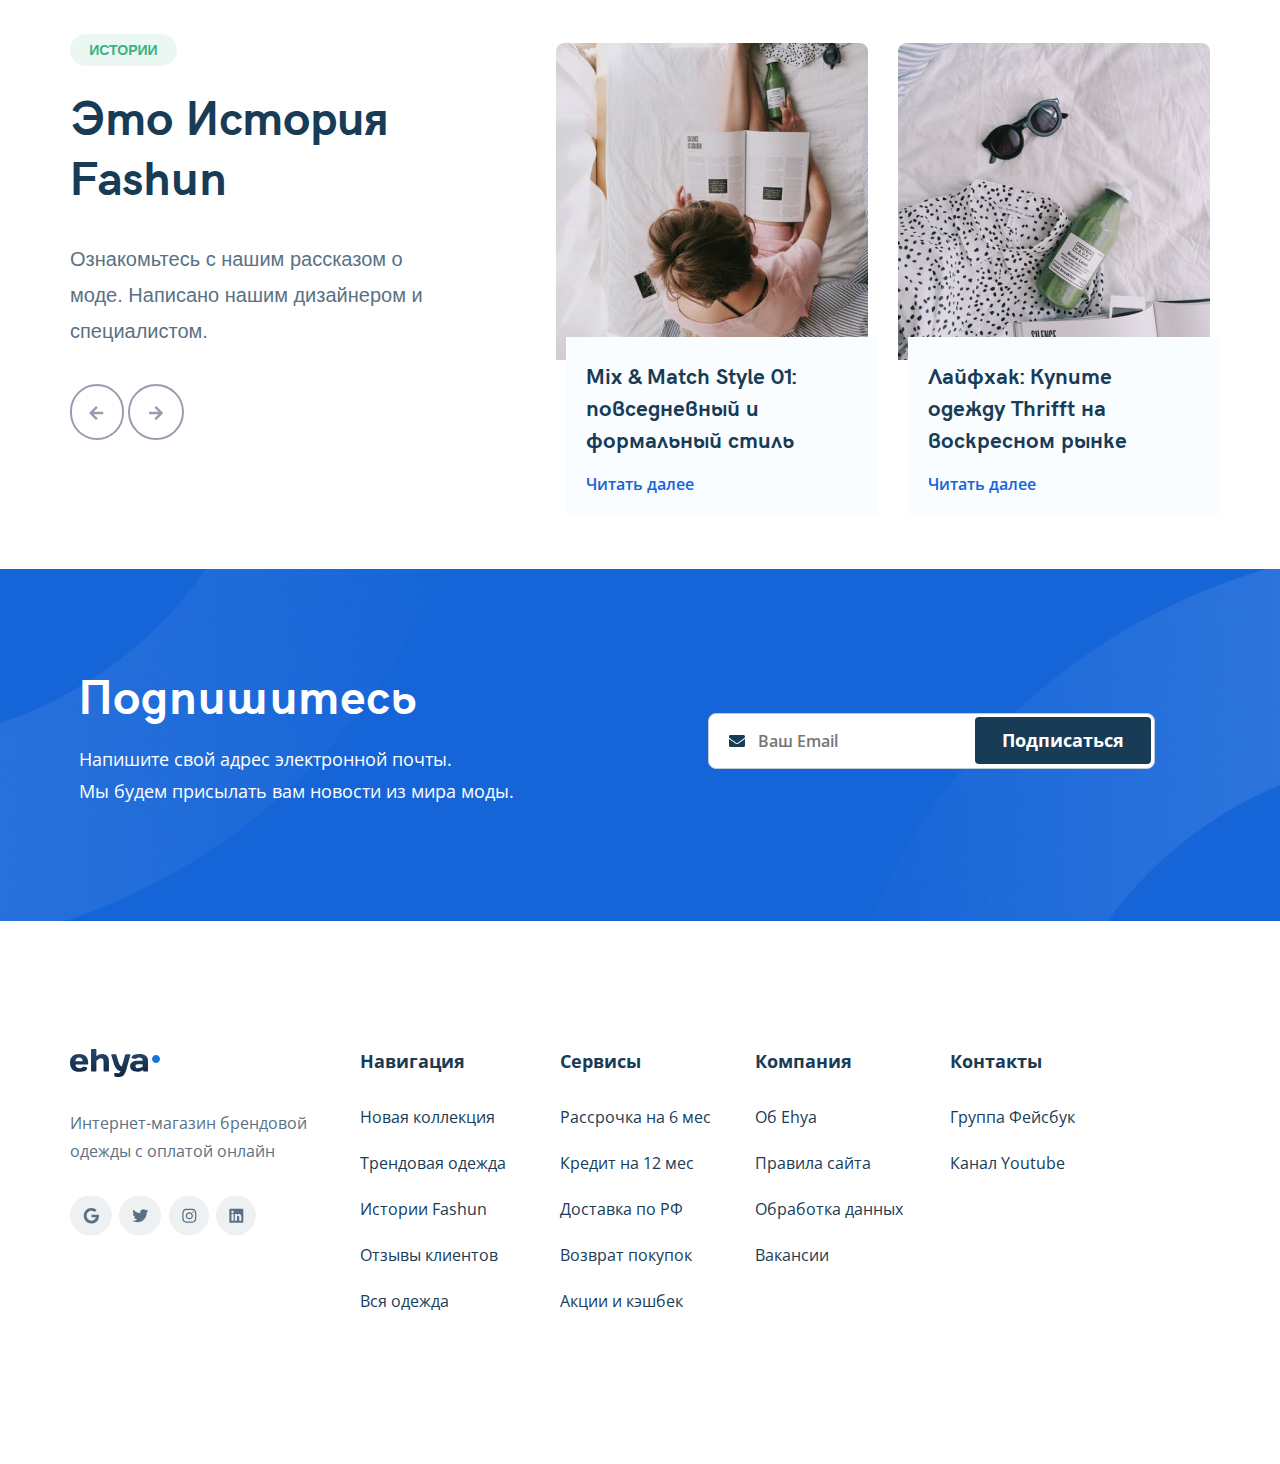
==== commit e96dfb97: "create: stories section" ====
--- a/index.html
+++ b/index.html
@@ -108,6 +108,48 @@
   </section>
   <!-- /.collection -->
 
+  <section class="stories">
+    <div class="container">
+      <div class="stories-wrapper">
+        <div class="stories-left">
+          <div class="stories__stamp">
+            истории
+          </div>
+          <h2 class="title stories__title">Это История Fashun</h2>
+          <p class="stories__subtitle">Ознакомьтесь с нашим рассказом
+          о моде. Написано нашим дизайнером и специалистом.</p>
+          <!-- /.stories__subtitle -->
+          <div class="stories-arrows">
+            <a href="#" class="stories-slider__button stories-slider__button--prev"><img src="img/Buttonleft.svg" alt="Icon: left" class="stories__button"></a>
+            <a href="#" class="stories-slider__button stories-slider__button--next"><img src="img/Buttonright.svg"
+                alt="Icon: right" class="stories__button"></a>
+          </div>
+        </div>
+        <!-- stories-left -->
+        <div class="stories-right">          
+          <div class="stories__card">
+            <img src="img/story1.jpg" alt="Image:story-1" class="stories__image">
+            <div class="stories-text">
+              <h3 class="stories-text__title">Mix & Match Style 01: повседневный и формальный стиль</h3>
+              <a href="#" class="stories-text__link link-blue">Читать далее</a>
+            </div>
+          </div>
+          <div class="stories__card">
+            <img src="img/story2.jpg" alt="Image:story-2" class="stories__image">
+            <div class="stories-text">
+              <h3 class="stories-text__title">Лайфхак: Купите одежду Thrifft на воскресном рынке</h3>
+              <a href="#" class="stories-text__link link-blue">Читать далее</a>
+            </div>
+          </div> 
+        </div>  
+        <!-- ./stories-right -->
+      </div>
+      <!-- storieswrapper -->
+    </div>
+    <!-- container -->
+  </section>
+   <!-- stories -->
+
   <section class="newsletter">
     <div class="container">
       <div class="newsletter-wrapper">
--- a/css/style.css
+++ b/css/style.css
@@ -289,6 +289,136 @@
 
 .collection__looking-icon {
   margin-left: 15px;
+}
+
+.stories {
+  border-top: 1px solid #E5EAF4;
+  padding-top: 126px;
+  padding-bottom: 200px;
+}
+
+.stories-wrapper {
+  width: 1140px;
+  margin: auto;
+  display: flex;
+  justify-content: space-between;
+}
+
+.stories-left {
+  max-width: 360px;
+  position: relative;
+}
+
+.stories-left__text {
+  font-family: Open Sans;
+  font-style: normal;
+  font-weight: normal;
+  font-size: 20px;
+  line-height: 36px;
+  color: #5A7184;
+}
+
+.stories-right {
+  display: flex;
+  width: 654px;
+  align-items: center;
+  justify-content: space-between;
+}
+
+.stories__stamp {
+  width: 107px;
+  font-style: normal;
+  font-weight: 600;
+  font-size: 14px;
+  line-height: 20px;
+  text-align: center;
+  color: #36B37E;
+  background: rgba(54, 179, 126, 0.1);
+  border-radius: 2000px;
+  padding: 6px 14px;
+  text-transform: uppercase;
+  text-decoration: none;
+}
+
+.stories__image {
+  width: 100%;
+  height: 100%;
+  object-fit: cover;
+  border-top-left-radius: 8px;
+  border-top-right-radius: 8px;
+}
+
+.stories__title {
+  font-family: HKGrotesk;
+  font-style: normal;
+  font-weight: bold;
+  font-size: 48px;
+  line-height: 60px;
+  color: #183B56;
+  margin-top: 20px;
+  margin-bottom: 35px;
+}
+
+.stories__subtitle {
+  font-style: normal;
+  font-weight: normal;
+  font-size: 20px;
+  line-height: 36px;
+  color: #5A7184;
+}
+
+.stories-text {
+  width: 312px;
+  height: 178px;
+  position: absolute;
+  top: 294px;
+  left: 10px;
+  z-index: 5;
+  background: #FAFDFF;
+}
+
+.stories-text__title {
+  font-family: HKGrotesk;
+  font-style: normal;
+  font-weight: 500;
+  font-size: 22px;
+  line-height: 32px;
+  color: #183B56;
+  margin-bottom: 18px;
+  width: 80%;
+  margin-left: 20px;
+}
+
+.stories-text__link {
+  font-size: 16px;
+  line-height: 22px;
+  font-family: Open Sans;
+  font-weight: 600;
+  font-style: normal;
+  color: #1565D8;
+  text-decoration: none;
+  margin-left: 20px;
+}
+
+.stories__card {
+  width: 312px;
+  height: 317px;
+  position: relative;
+}
+
+.stories-arrows {
+  position: absolute;
+  top: 350px;
+  left: 0;
+}
+
+.stories-arrows__right {
+  margin-left: 22px;
+}
+
+.swiper-container {
+  width: 100%;
+  height: 100%;
 }
 
 .newsletter {
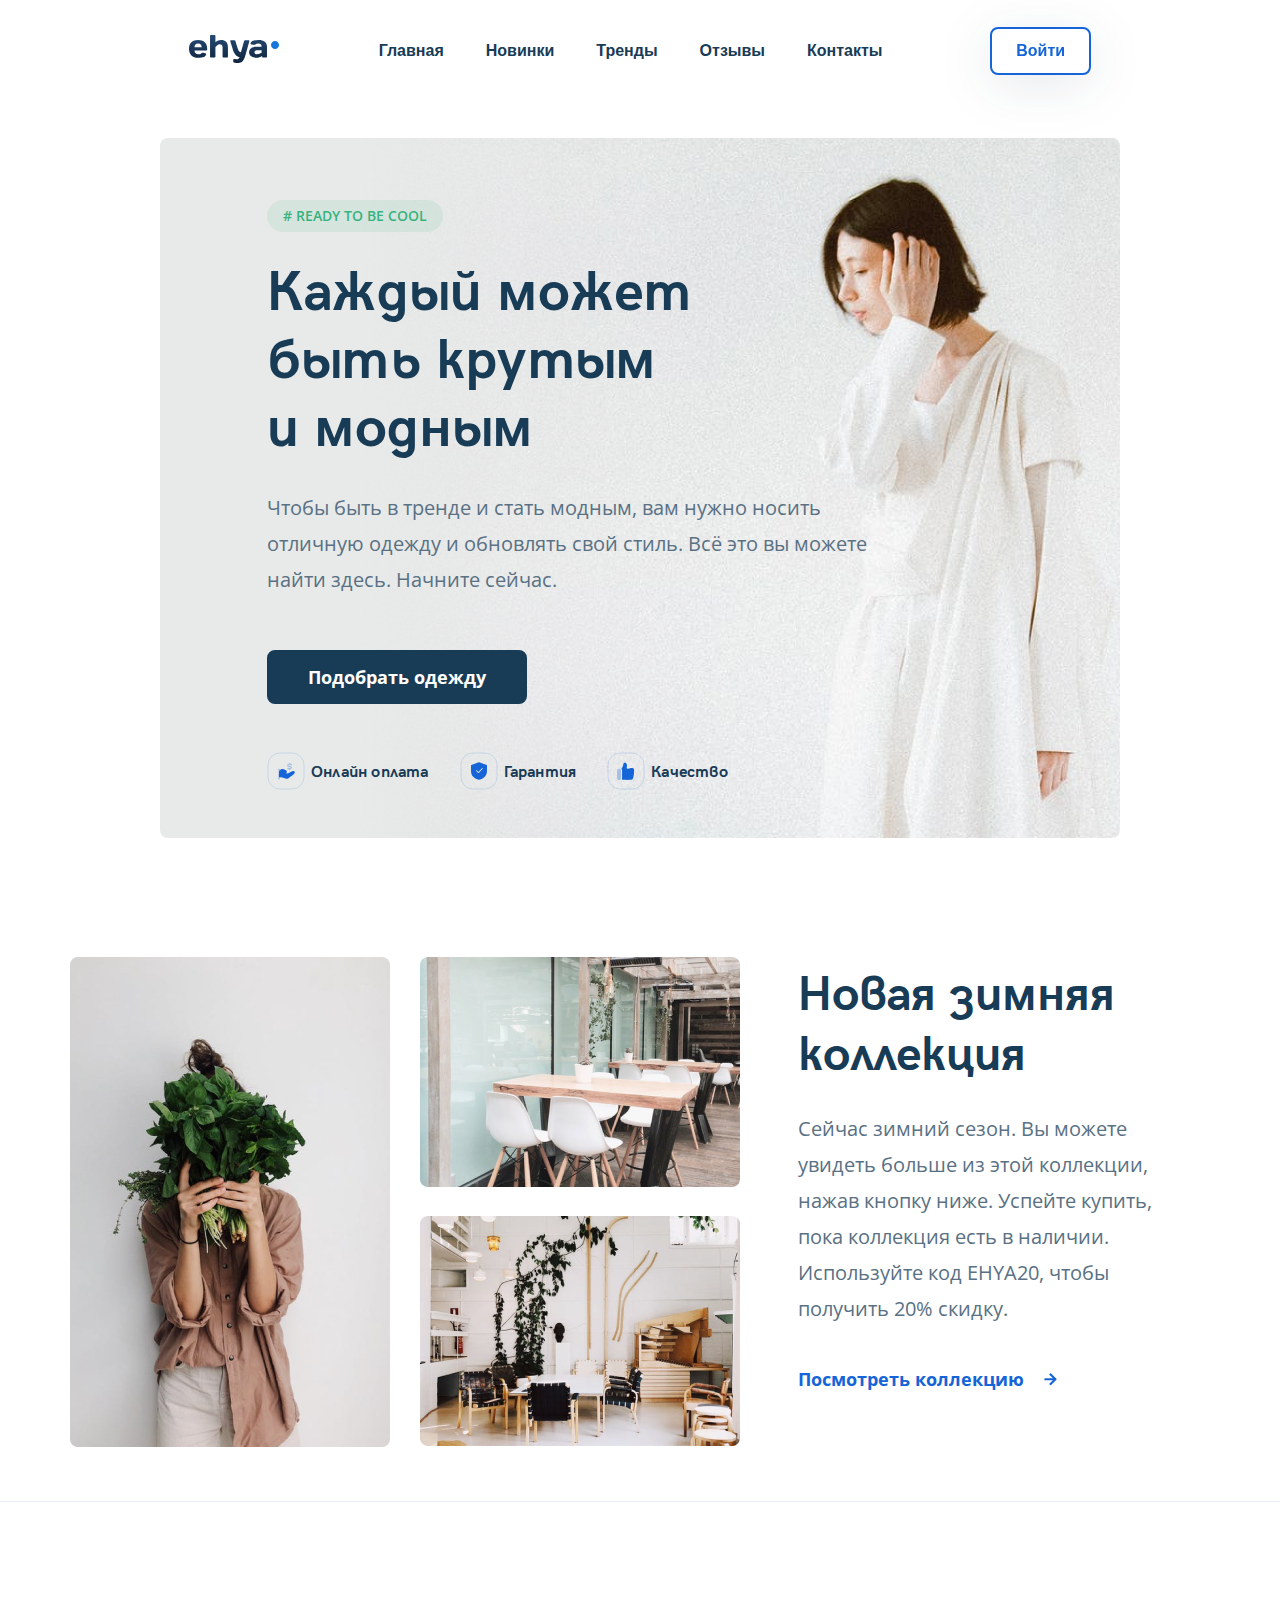
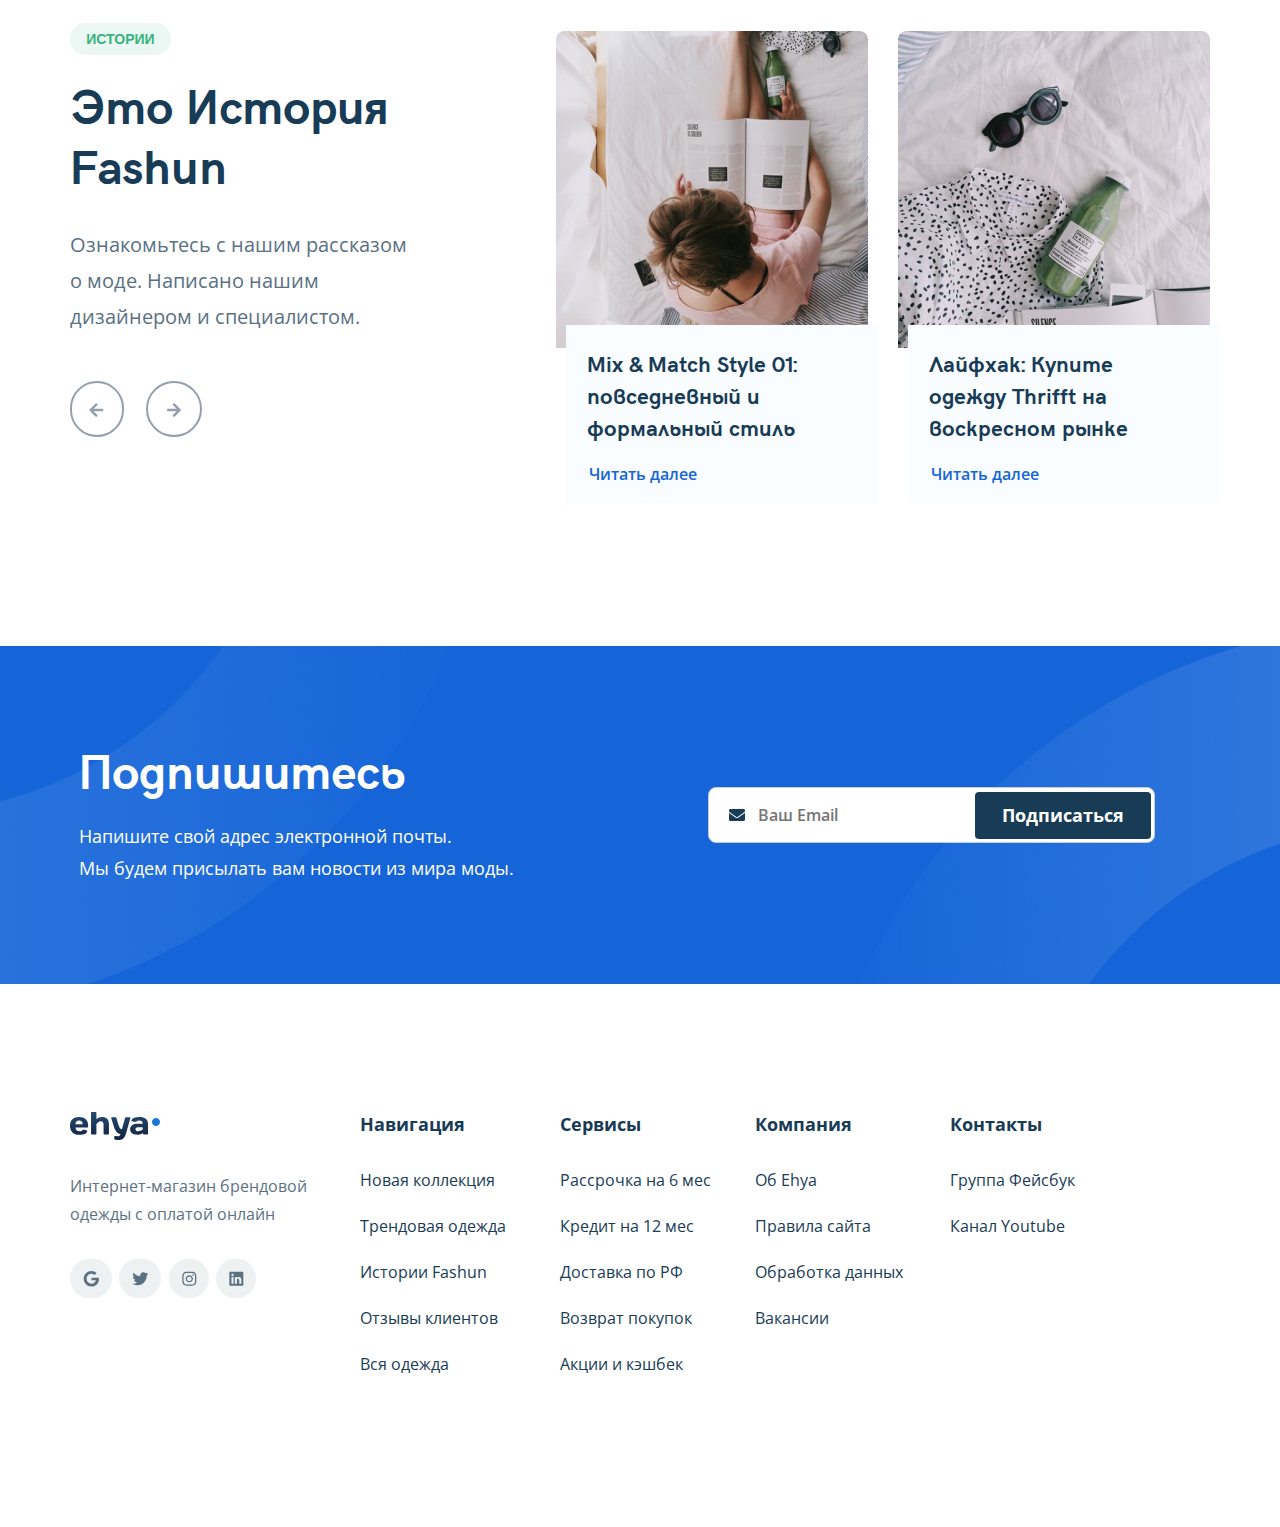
==== commit 631d8994: "create: adaptive for history section" ====
--- a/index.html
+++ b/index.html
@@ -108,6 +108,8 @@
   </section>
   <!-- /.collection -->
 
+
+
   <section class="stories">
     <div class="container">
       <div class="stories-wrapper">
@@ -117,7 +119,8 @@
           </div>
           <h2 class="title stories__title">Это История Fashun</h2>
           <p class="stories__subtitle">Ознакомьтесь с нашим рассказом
-          о моде. Написано нашим дизайнером и специалистом.</p>
+          о&nbsp;моде. Написано нашим дизайнером 
+          и&nbsp;специалистом.</p>
           <!-- /.stories__subtitle -->
           <div class="stories-arrows">
             <a href="#" class="stories-slider__button stories-slider__button--prev"><img src="img/Buttonleft.svg" alt="Icon: left" class="stories__button"></a>
@@ -273,6 +276,7 @@
     <!-- /.container -->
   </footer>
   <!-- /.footer -->
-
+  <script src="js/swiper-bundle.min.js"></script>
+  <script src="js/main.js"></script>
 </body>
 </html>--- a/css/style.css
+++ b/css/style.css
@@ -62,11 +62,11 @@
 }
 
 .header-menu__item {
-  margin-left: 40px;
+  margin-left: 42px;
 }
 
 .header-menu__logo {
-  margin-right: 365px;
+  margin-right: 354px;
 }
 
 .header-menu__button {
@@ -164,7 +164,8 @@
 }
 
 .cool__span {
-  padding: 3px 16px;
+  font-family: Open Sans;
+  padding: 6px 12px;
   font-style: normal;
   font-weight: 600;
   font-size: 14px;
@@ -173,8 +174,8 @@
   color: #36B37E;
   background: rgba(54, 179, 126, 0.1);
   border-radius: 2000px;
-  width: 29%;
-  margin-bottom: 28px;
+  width: 27%;
+  margin-bottom: 21px;
 }
 
 .cool__title {
@@ -210,7 +211,7 @@
 }
 
 .collection {
-  padding-top: 89px;
+  padding-top: 83px;
   padding-bottom: 50px;
 }
 
@@ -244,6 +245,7 @@
 .collection__horizontal-photo {
   width: 320px;
   height: 230px;
+  margin-bottom: 5px;
 }
 
 .collection__horizontal-image {
@@ -261,7 +263,6 @@
   font-weight: bold;
   font-size: 48px;
   line-height: 60px;
-  letter-spacing: 1.2px;
   color: #183B56;
   margin: 0;
   margin-top: 4px;
@@ -269,6 +270,7 @@
 }
 
 .collection__subtitle {
+  font-family: Open Sans;
   font-style: normal;
   font-weight: normal;
   font-size: 20px;
@@ -279,6 +281,7 @@
 }
 
 .collection__looking {
+  font-family: Open Sans;
   font-style: normal;
   font-weight: bold;
   font-size: 18px;
@@ -291,21 +294,66 @@
   margin-left: 15px;
 }
 
+.feeds {
+  padding-top: 105px;
+  padding-bottom: 80px;
+}
+
+.feeds-icon {
+  display: block;
+  margin: 0 auto;
+  margin-bottom: 38px;
+}
+
+.slider-text {
+  font-family: HKGrotesk;
+  max-width: 800px;
+  color: #5A7184;
+  margin: 0 auto;
+  font-size: 20px;
+  line-height: 42px;
+  margin-bottom: 28px;
+  font-style: normal;
+  font-weight: normal;
+  text-align: center;
+}
+
+.slider-author {
+  font-family: HKGrotesk;
+  font-style: normal;
+  font-weight: bold;
+  font-size: 20px;
+  line-height: 24px;
+  color: #5A7184;
+  text-align: center;
+  display: block;
+  margin-bottom: 60px;
+}
+
+.swipe-pagination {
+  z-index: 10;
+}
+
+.swiper-pagination-bullet {
+  background-color: #5A7184;
+  margin-left: 10px;
+}
+
 .stories {
   border-top: 1px solid #E5EAF4;
-  padding-top: 126px;
-  padding-bottom: 200px;
+  padding-top: 121px;
+  padding-bottom: 291px;
 }
 
 .stories-wrapper {
-  width: 1140px;
+  max-width: 1140px;
   margin: auto;
   display: flex;
   justify-content: space-between;
 }
 
 .stories-left {
-  max-width: 360px;
+  max-width: 375px;
   position: relative;
 }
 
@@ -326,7 +374,7 @@
 }
 
 .stories__stamp {
-  width: 107px;
+  width: 101px;
   font-style: normal;
   font-weight: 600;
   font-size: 14px;
@@ -356,7 +404,7 @@
   line-height: 60px;
   color: #183B56;
   margin-top: 20px;
-  margin-bottom: 35px;
+  margin-bottom: 32px;
 }
 
 .stories__subtitle {
@@ -365,6 +413,7 @@
   font-size: 20px;
   line-height: 36px;
   color: #5A7184;
+  font-family: Open Sans;
 }
 
 .stories-text {
@@ -384,9 +433,9 @@
   font-size: 22px;
   line-height: 32px;
   color: #183B56;
-  margin-bottom: 18px;
+  margin-bottom: 20px;
   width: 80%;
-  margin-left: 20px;
+  margin-left: 21px;
 }
 
 .stories-text__link {
@@ -397,7 +446,7 @@
   font-style: normal;
   color: #1565D8;
   text-decoration: none;
-  margin-left: 20px;
+  margin-left: 23px;
 }
 
 .stories__card {
@@ -408,8 +457,12 @@
 
 .stories-arrows {
   position: absolute;
-  top: 350px;
+  top: 358px;
   left: 0;
+  width: 132px;
+  height: 56px;
+  display: flex;
+  justify-content: space-between;
 }
 
 .stories-arrows__right {
@@ -423,7 +476,8 @@
 
 .newsletter {
   position: relative;
-  padding: 96px 0;
+  padding-top: 91px;
+  padding-bottom: 82px;
   background-image: url(../img/newsletter-bg.jpg);
   background-repeat: no-repeat;
   background-position: center;
@@ -448,8 +502,6 @@
   font-style: normal;
   font-weight: bold;
   font-size: 48px;
-  line-height: 60px;
-  letter-spacing: 1.1px;
   color: #ffffff;
   margin: 0;
 }
@@ -579,112 +631,6 @@
   margin-left: 107px;
 }
 
-@media (max-width: 992px) {
-  .container-top {
-    max-width: 760px;
-  }
-  .header-menu__item {
-    margin-left: 20px;
-  }
-  .header-menu__button {
-    margin-left: 0px;
-  }
-  .collection-wrapper {
-    flex-wrap: wrap;
-    justify-content: center;
-  }
-  .collection__images-wrapper {
-    width: 670px;
-    height: auto;
-    justify-content: space-between;
-  }
-  .collection__vertical {
-    width: 320px;
-  }
-  .collection__horizontal-photo {
-    width: 320px;
-    height: 230px;
-  }
-  .collection__text {
-    width: 95%;
-    margin-top: 32px;
-    padding-left: 0;
-  }
-  .collection__title {
-    font-size: 48px;
-    margin-bottom: 30px;
-  }
-  .collection__subtitle {
-    font-size: 20px;
-    word-break: break-word;
-    margin-bottom: 24px;
-  }
-  .collection__looking {
-    font-size: 18px;
-  }
-  .newsletter {
-    padding-top: 67px;
-    padding-bottom: 69px;
-  }
-  .newsletter__title {
-    padding-left: 21px;
-  }
-  .newsletter__text {
-    margin-top: 21px;
-    padding-left: 11px;
-  }
-  .subscribe {
-    margin-top: 37px;
-    margin-left: 14px;
-  }
-  .footer {
-    padding: 64px 0;
-  }
-  .footer-wrapper {
-    grid-template-columns: 250px 180px 175px 1px 1px;
-  }
-  .footer-wrapper__logo {
-    grid-row: 1;
-    grid-column: 1;
-  }
-  .footer-wrapper__navigation {
-    grid-row: 1;
-    grid-column: 2;
-  }
-  .footer-wrapper__service {
-    grid-row: 1;
-    grid-column: 3;
-  }
-  .footer-wrapper__company {
-    grid-row: 2;
-    grid-column: 2;
-  }
-  .footer-wrapper__contacts {
-    grid-row: 2;
-    grid-column: 3;
-  }
-  .container {
-    max-width: 760px;
-    margin: auto;
-  }
-}
-
-@media (min-width: 992px) {
-  a:hover {
-    color: #0187ee;
-  }
-  .navbar-top__button:hover {
-    color: #183B56;
-    border-color: #183B56;
-  }
-  .collection__looking-icon:hover {
-    color: #0187ee;
-  }
-  .button:hover {
-    background-color: #0187ee;
-  }
-}
-
 @media (max-width: 1200px) {
   .collection {
     padding-top: 49px;
@@ -745,6 +691,23 @@
     grid-template-columns: 250px 180px 175px 175px 150px;
     grid-gap: 5px;
   }
+  .stories-wrapper {
+    justify-content: center;
+  }
+  .stories-right {
+    max-width: 654px;
+  }
+  .stories__title {
+    font-size: 37px;
+    line-height: 50px;
+  }
+  .stories__subtitle {
+    font-size: 21px;
+    line-height: 36px;
+  }
+  .stories__card {
+    margin-right: 10px;
+  }
 }
 
 @media (max-width: 992px) {
@@ -809,7 +772,152 @@
     padding: 64px 0;
   }
   .footer-wrapper {
-    grid-template-columns: 306px 281px 175px;
+    grid-template-columns: 250px 180px 175px 1px 1px;
+  }
+  .footer-wrapper__logo {
+    grid-row: 1;
+    grid-column: 1;
+    text-align: center;
+  }
+  .footer-wrapper__navigation {
+    grid-row: 1;
+    grid-column: 2;
+  }
+  .footer-wrapper__service {
+    grid-row: 1;
+    grid-column: 3;
+  }
+  .footer-wrapper__company {
+    grid-row: 2;
+    grid-column: 2;
+  }
+  .footer-wrapper__contacts {
+    grid-row: 2;
+    grid-column: 3;
+  }
+  .container {
+    max-width: 760px;
+    margin: auto;
+  }
+  .stories {
+    padding-top: 78px;
+  }
+  .stories-wrapper {
+    flex-wrap: wrap;
+  }
+  .stories__title {
+    font-size: 48px;
+    line-height: 60px;
+    margin-bottom: 21px;
+  }
+  .stories-left {
+    display: block;
+    flex-wrap: wrap;
+    text-align: center;
+    justify-content: center;
+    max-width: 585px;
+    height: 296px;
+  }
+  .stories-right {
+    padding-top: 36px;
+    max-width: 682px;
+  }
+  .stories__subtitle {
+    font-size: 20px;
+    line-height: 36px;
+    margin-bottom: 36px;
+  }
+  .stories__stamp {
+    margin: auto;
+  }
+  .stories-arrows {
+    top: unset;
+    margin-left: 39%;
+  }
+  .stories__card {
+    margin-right: 0px;
+  }
+}
+
+@media (min-width: 992px) {
+  a:hover {
+    color: #0187ee;
+  }
+  .navbar-top__button:hover {
+    color: #183B56;
+    border-color: #183B56;
+  }
+  .collection__looking-icon:hover {
+    color: #0187ee;
+  }
+  .button:hover {
+    background-color: #0187ee;
+  }
+}
+
+@media (max-width: 992px) {
+  .container-top {
+    max-width: 760px;
+  }
+  .header-menu__item {
+    margin-left: 20px;
+  }
+  .header-menu__button {
+    margin-left: 0px;
+  }
+  .collection-wrapper {
+    flex-wrap: wrap;
+    justify-content: center;
+  }
+  .collection__images-wrapper {
+    width: 670px;
+    height: auto;
+    justify-content: space-between;
+  }
+  .collection__vertical {
+    width: 320px;
+  }
+  .collection__horizontal-photo {
+    width: 320px;
+    height: 230px;
+  }
+  .collection__text {
+    width: 95%;
+    margin-top: 32px;
+    padding-left: 0;
+  }
+  .collection__title {
+    font-size: 48px;
+    margin-bottom: 30px;
+  }
+  .collection__subtitle {
+    font-size: 20px;
+    word-break: break-word;
+    margin-bottom: 24px;
+  }
+  .collection__looking {
+    font-size: 18px;
+  }
+  .newsletter {
+    padding-top: 67px;
+    padding-bottom: 69px;
+  }
+  .newsletter__title {
+    padding-left: 21px;
+  }
+  .newsletter__text {
+    margin-top: 21px;
+    padding-left: 11px;
+  }
+  .subscribe {
+    margin-top: 37px;
+    margin-left: 14px;
+  }
+  .footer {
+    padding: 64px 0;
+  }
+  .footer-wrapper {
+    grid-template-columns: 306px 198px 175px;
   }
   .footer-wrapper__logo {
     grid-row: 1;
@@ -917,6 +1025,13 @@
     grid-gap: 22px;
     grid-template-columns: 263px 174px 175px;
   }
+  .stories__title {
+    font-size: 48px;
+    line-height: 60px;
+  }
+  .stories-left {
+    max-width: 570px;
+  }
 }
 
 @media (max-width: 710px) {
@@ -939,6 +1054,10 @@
   .container {
     max-width: 576px;
     margin: auto;
+  }
+  .stories__card {
+    width: 270px;
+    height: 277px;
   }
 }
 
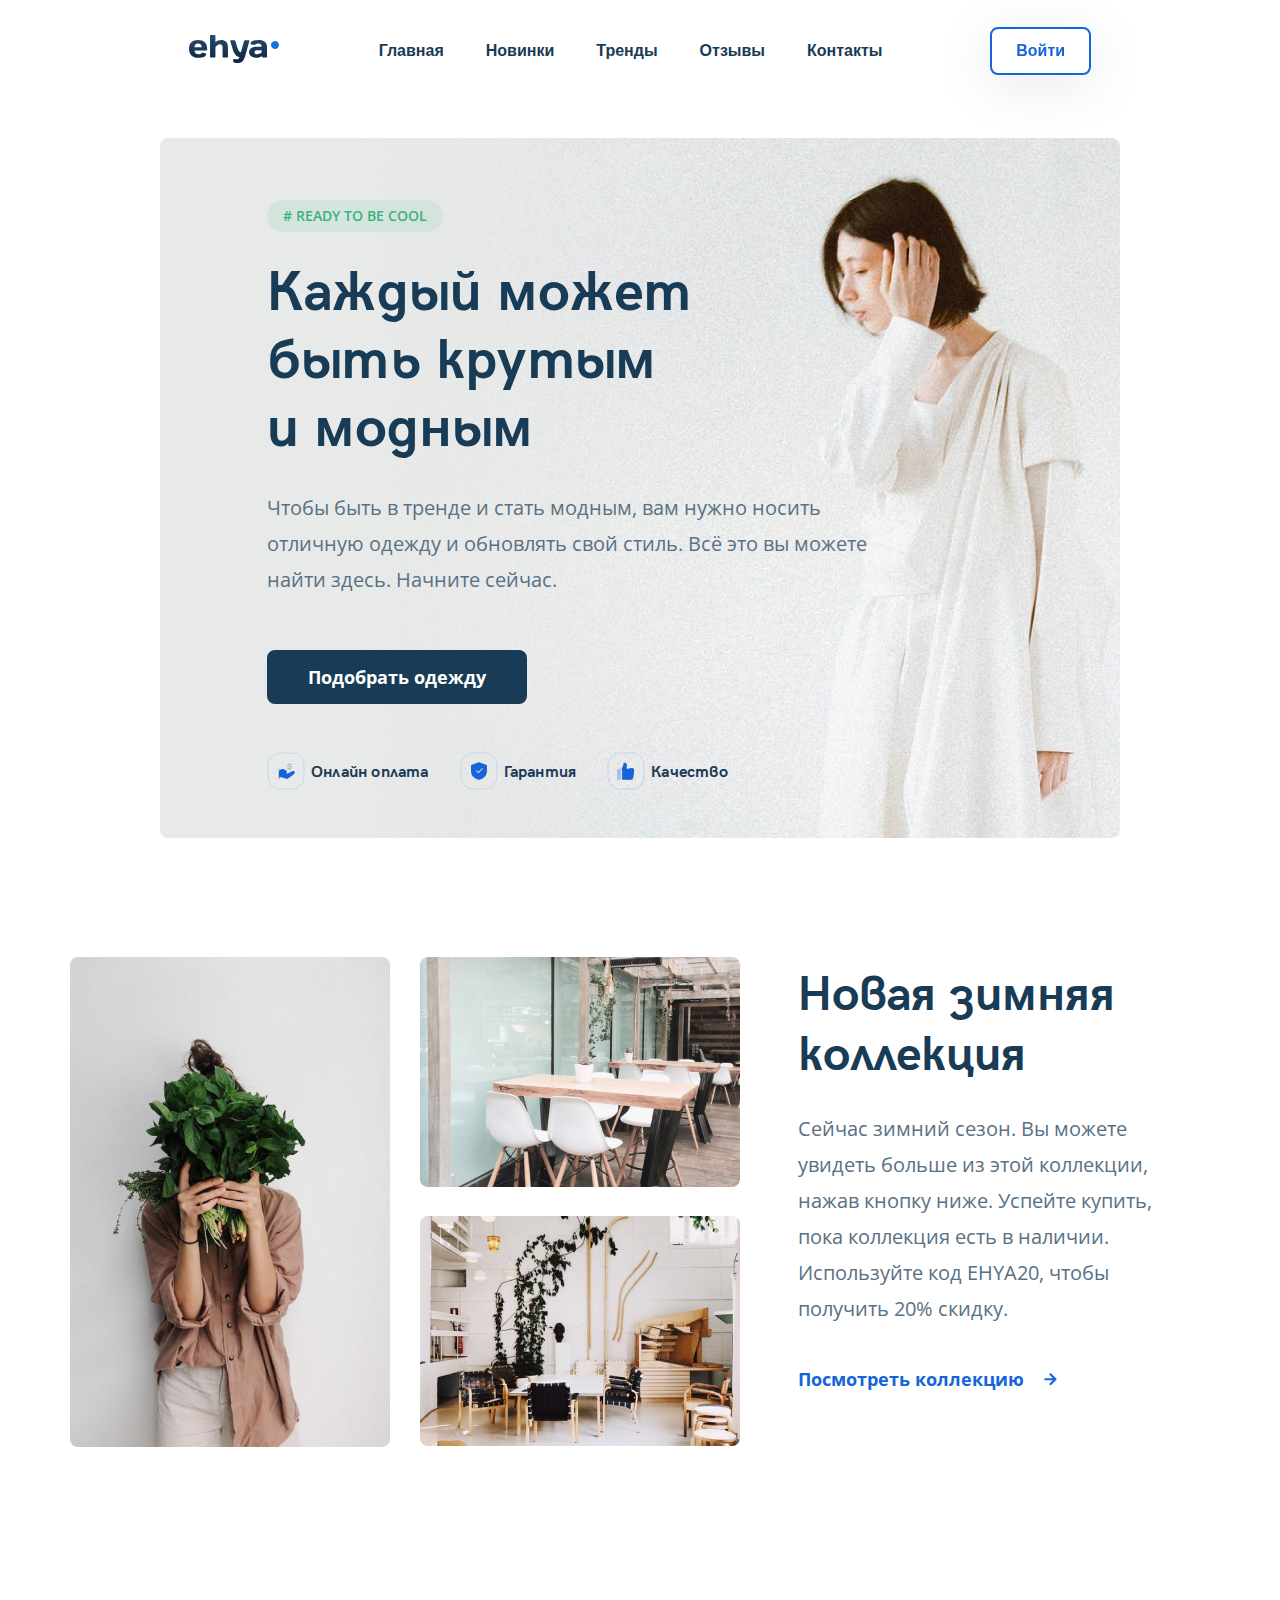
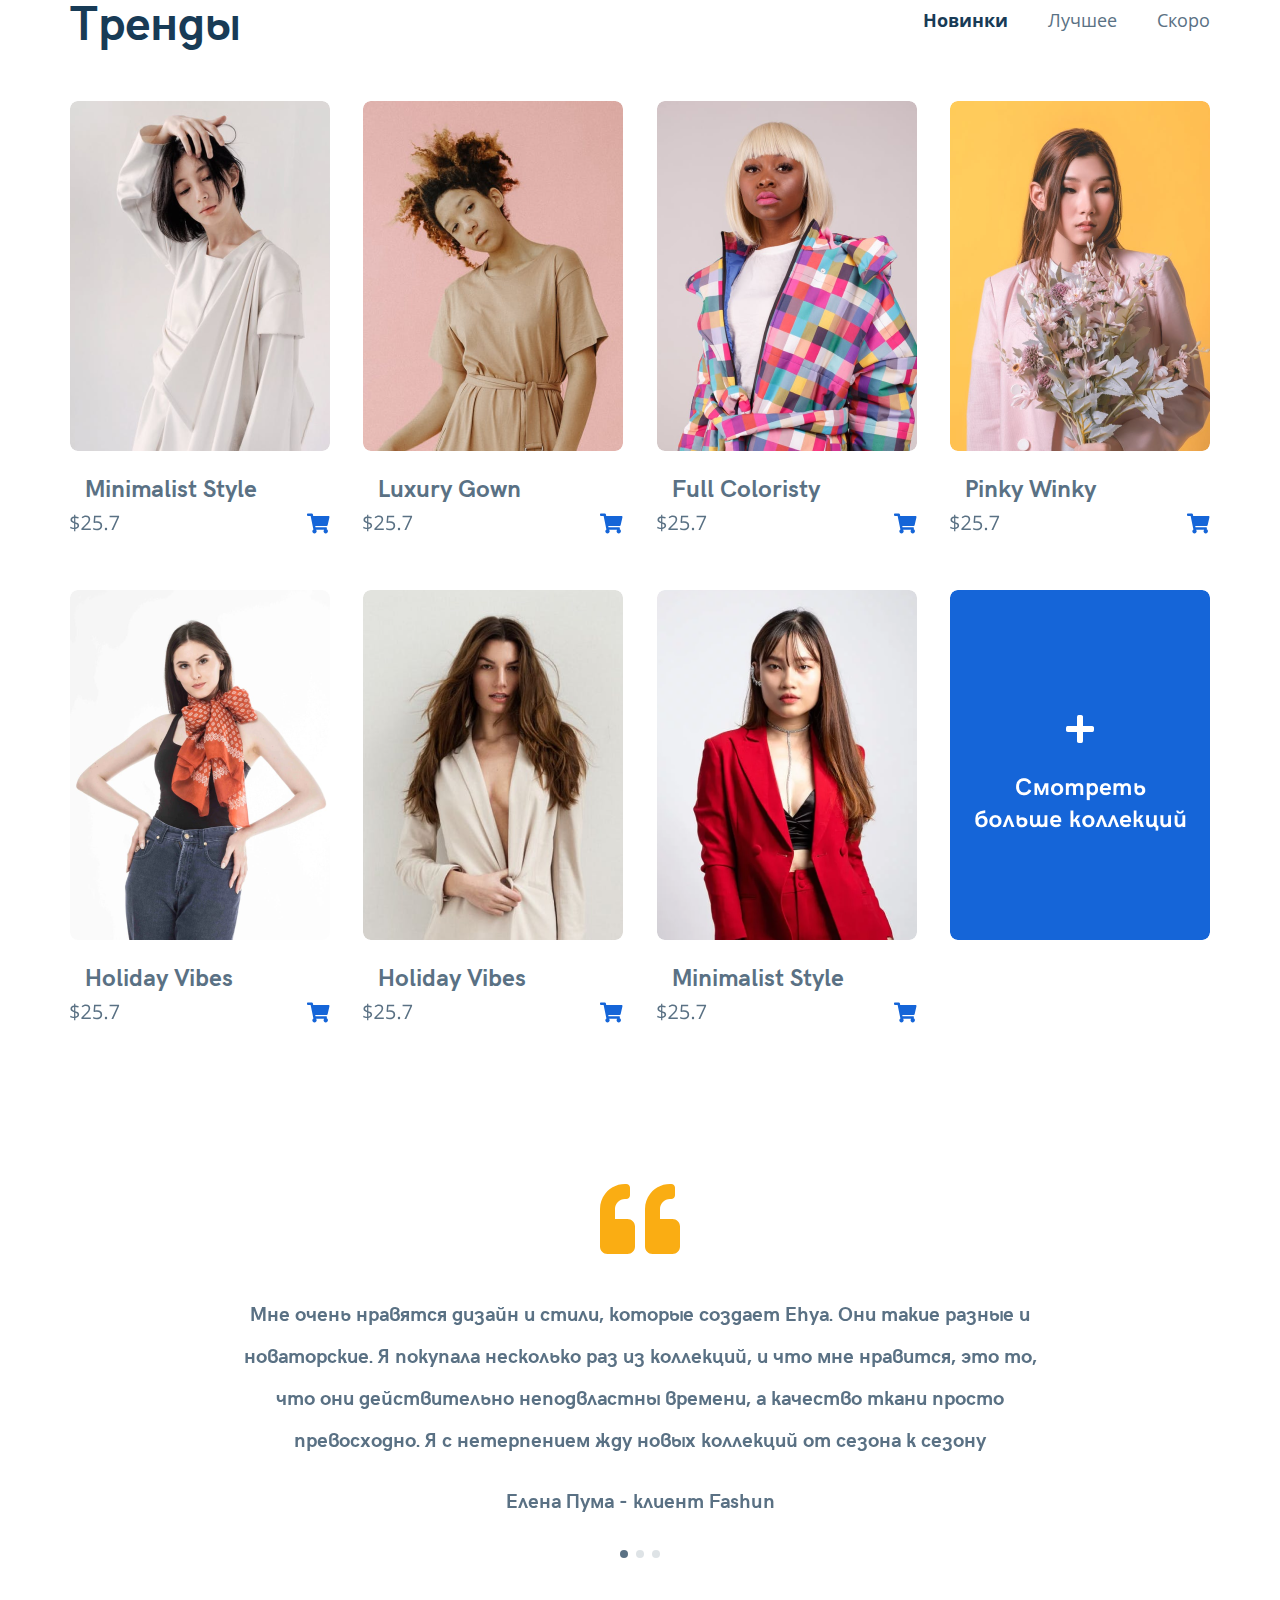
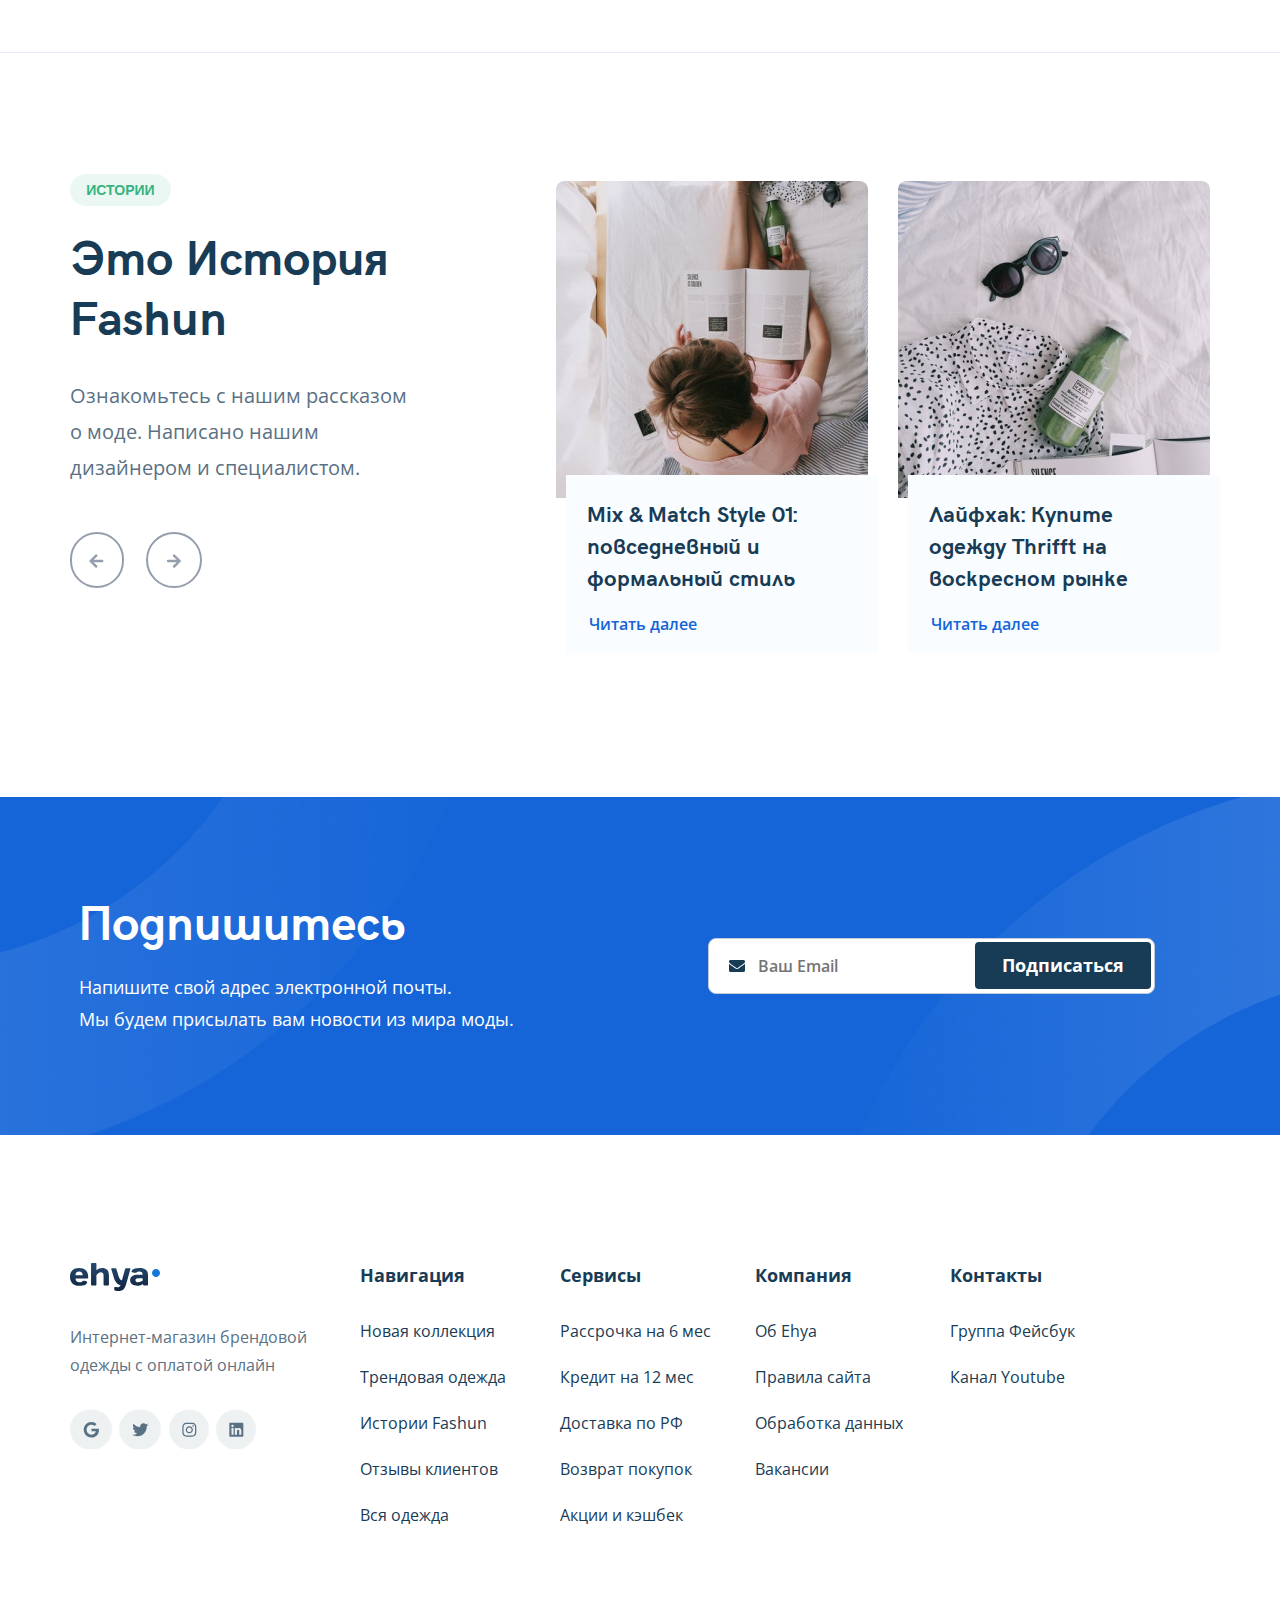
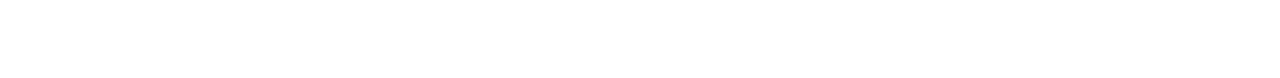
==== commit 685f3330: "create: trending section" ====
--- a/index.html
+++ b/index.html
@@ -5,6 +5,7 @@
   <meta name="viewport" content="width=device-width, initial-scale=1.0">
   <title>Fashion-EHYA</title>
   <link href="https://fonts.googleapis.com/css2?family=Open+Sans:wght@400;600;700&display=swap" rel="stylesheet">
+  <link rel="stylesheet" href="css/swiper-bundle.min.css">
   <link rel="stylesheet" href="css/style.css">
 
 </head>
@@ -108,7 +109,163 @@
   </section>
   <!-- /.collection -->
 
-
+  <section id="trend" class="trending">
+    <div class="container">
+
+      <div class="trending-header">
+        <h2 class="title trending-title">Тренды</h2>
+
+        <ul class="tabs">
+          <li data-target=".new" class="tabs-item tabs-item--active"> Новинки</li>
+          <li data-target=".best" class="tabs-item">Лучшее</li>
+          <li data-target=".soon" class=" tabs-item">Скоро</li>
+        </ul>
+      </div>
+      <!-- /.trending-header -->
+      <div class=" card-wrapper">
+        <div class="card card--active new">
+          <div class="card-picture">
+            <img src="img/tab1.png" alt="Image: Tab1" class="card-image">
+          </div>
+          <h4 class="card-name">Minimalist Style</h4>
+          <div class="card-block">
+            <img src="img/$25.7.svg" alt="25.7" class="card-block__price">
+            <img src="img/shopping-cart.svg" alt="cart" class="card-block__cart">
+          </div>
+        </div>
+        <div class="card card--active new">
+          <div class="card-picture">
+            <img src="img/tab2.png" alt="Image: Tab2" class="card-image">
+          </div>
+          <h4 class="card-name">Luxury Gown</h4>
+          <div class="card-block">
+            <img src="img/$25.7.svg" alt="25.7" class="card-block__price">
+            <img src="img/shopping-cart.svg" alt="cart" class="card-block__cart">
+          </div>
+        </div>
+        <div class="card best card--active">
+          <div class="card-picture">
+            <img src="img/tab3.png" alt="Image: Tab3" class="card-image">
+          </div>
+          <h4 class="card-name">Full Coloristy</h4>
+          <div class="card-block">
+            <img src="img/$25.7.svg" alt="25.7" class="card-block__price">
+            <img src="img/shopping-cart.svg" alt="cart" class="card-block__cart">
+          </div>
+        </div>
+        <div class="card soon card--active">
+          <div class="card-picture">
+            <img src="img/tab4.png" alt="Image: Tab4" class="card-image">
+          </div>
+          <h4 class="card-name"> Pinky Winky</h4>
+          <div class="card-block">
+            <img src="img/$25.7.svg" alt="25.7" class="card-block__price">
+            <img src="img/shopping-cart.svg" alt="cart" class="card-block__cart">
+          </div>
+        </div>
+        <div class="card soon card--active">
+          <div class="card-picture">
+            <img src="img/tab5.png" alt="Image: Tab5" class="card-image">
+          </div>
+          <h4 class="card-name">Holiday Vibes</h4>
+          <div class="card-block">
+            <img src="img/$25.7.svg" alt="25.7" class="card-block__price">
+            <img src="img/shopping-cart.svg" alt="cart" class="card-block__cart">
+          </div>
+        </div>
+        <div class="card new card--active">
+          <div class="card-picture">
+            <img src="img/tab6.png" alt="Image: Tab6" class="card-image">
+          </div>
+          <h4 class="card-name">Holiday Vibes</h4>
+          <div class="card-block">
+            <img src="img/$25.7.svg" alt="25.7" class="card-block__price">
+            <img src="img/shopping-cart.svg" alt="cart" class="card-block__cart">
+          </div>
+        </div>
+        <div class="card soon card--active">
+          <div class="card-picture">
+            <img src="img/tab7.png" alt="Image: Tab7" class="card-image">
+          </div>
+          <h4 class="card-name">Minimalist Style</h4>
+          <div class="card-block">
+            <img src="img/$25.7.svg" alt="25.7" class="card-block__price">
+            <img src="img/shopping-cart.svg" alt="cart" class="card-block__cart">
+          </div>
+        </div>
+        <div class="card soon card--active">
+          <div class="card-picture">
+            <img src="img/image.png" alt="Image: image" class="card-image">
+          </div>
+          <!-- <h4 class="card-name">Swaggie Shaggy</h4>
+          <div class="card-block">
+            <img src="icons/$25.7.svg" alt="25.7" class="card-block__price">
+            <img src="icons/shopping-cart.svg" alt="cart" class="card-block__price">
+          </div> -->
+        </div>
+      </div>
+      <!-- card-wrapper -->
+    </div>
+    <!-- /.container -->
+  </section>
+  <!-- /.trending -->
+
+  <div class="feeds" id="feed">
+    <div class="container">
+      <img src="img/quote-left.svg" alt="Icon: quote-left" class="feeds-icon">
+
+      <div class="swiper-container">
+        <!-- Additional required wrapper -->
+        <div class="swiper-wrapper">
+          <!-- Slides -->
+          <div class="swiper-slide">
+            <p class="slider-text">
+              Мне очень нравятся дизайн и стили, которые создает Ehya. Они такие разные и новаторские. Я
+              покупала
+              несколько раз из
+              коллекций, и что мне нравится, это то, что они действительно неподвластны времени, а качество
+              ткани просто
+              превосходно.
+              Я с нетерпением жду новых коллекций от сезона к сезону
+            </p>
+            <span class="slider-author">Елена Пума - клиент Fashun</span>
+          </div>
+          <div class="swiper-slide">
+            <p class="slider-text">
+              Мне очень нравятся дизайн и стили, которые создает Ehya. Они такие разные и новаторские. Я
+              покупала
+              несколько раз из
+              коллекций, и что мне нравится, это то, что они действительно неподвластны времени, а качество
+              ткани просто
+              превосходно.
+              Я с нетерпением жду новых коллекций от сезона к сезону
+            </p>
+            <span class="slider-author">Алисия Пума - клиент Fashun</span>
+          </div>
+          <div class="swiper-slide">
+            <p class="slider-text">
+              Мне очень нравятся дизайн и стили, которые создает Ehya. Они такие разные и новаторские. Я
+              покупала
+              несколько раз из
+              коллекций, и что мне нравится, это то, что они действительно неподвластны времени, а качество
+              ткани просто
+              превосходно.
+              Я с нетерпением жду новых коллекций от сезона к сезону
+            </p>
+            <span class="slider-author">Алисия Пума - клиент Fashun</span>
+          </div>
+        </div>
+        <!-- swiper-wrapper -->
+        <!-- If we need pagination -->
+        <div class="swiper-pagination"></div>
+      </div>
+      <!-- swiper-container -->
+
+    </div>
+    <!-- container -->
+
+  </div>
+  <!-- feeds -->
 
   <section class="stories">
     <div class="container">
@@ -117,7 +274,7 @@
           <div class="stories__stamp">
             истории
           </div>
-          <h2 class="title stories__title">Это История Fashun</h2>
+          <h2 class="title stories__title"> <span class="stories__delete">Это</span> История Fashun</h2>
           <p class="stories__subtitle">Ознакомьтесь с нашим рассказом
           о&nbsp;моде. Написано нашим дизайнером 
           и&nbsp;специалистом.</p>
@@ -276,7 +433,9 @@
     <!-- /.container -->
   </footer>
   <!-- /.footer -->
+  <script src="js/jquery-3.5.1.min.js"></script>
   <script src="js/swiper-bundle.min.js"></script>
+  <script src="js/jquery.validate.min.js"></script>
   <script src="js/main.js"></script>
 </body>
 </html>--- a/css/style.css
+++ b/css/style.css
@@ -294,6 +294,110 @@
   margin-left: 15px;
 }
 
+.trending {
+  margin-top: 50px;
+}
+
+.trending-header {
+  display: flex;
+  align-items: center;
+  justify-content: space-between;
+}
+
+.trending-title {
+  font-family: HKGrotesk;
+  font-style: normal;
+  font-weight: bold;
+  font-size: 48px;
+  line-height: 60px;
+  color: #183B56;
+}
+
+.trending-menu__list {
+  display: flex;
+  list-style-type: none;
+}
+
+.trending-menu__link {
+  text-decoration: none;
+  font-family: Open Sans;
+  font-style: normal;
+  font-weight: normal;
+  font-size: 18px;
+  line-height: 25px;
+}
+
+.card {
+  width: 260px;
+  margin-bottom: 56px;
+}
+
+.card-wrapper {
+  display: flex;
+  flex-wrap: wrap;
+  justify-content: space-between;
+  margin-top: 10px;
+}
+
+.card-picture {
+  width: 260px;
+  height: 350px;
+}
+
+.card-image {
+  height: 100%;
+  object-fit: cover;
+  width: 100%;
+  border-radius: 8px;
+}
+
+.card-name {
+  font-family: HKGrotesk;
+  font-weight: bold;
+  font-size: 24px;
+  line-height: 32px;
+  color: #5A7184;
+  margin-top: 20px;
+  text-align: left;
+  margin-bottom: 10px;
+  margin-left: 15px;
+}
+
+.card-block {
+  display: flex;
+  align-items: center;
+  justify-content: space-between;
+}
+
+.tabs {
+  display: flex;
+  justify-content: space-between;
+  width: 327px;
+  list-style-type: none;
+  font-family: Open Sans;
+  font-size: 18px;
+  line-height: 25px;
+}
+
+.tabs-item {
+  cursor: pointer;
+  color: #5A7184;
+  font-weight: normal;
+}
+
+.tabs-item--active {
+  color: #183B56;
+  font-weight: bold;
+}
+
+.card {
+  visibility: hidden;
+}
+
+.card--active {
+  visibility: visible;
+}
+
 .feeds {
   padding-top: 105px;
   padding-bottom: 80px;
@@ -314,7 +418,7 @@
   line-height: 42px;
   margin-bottom: 28px;
   font-style: normal;
-  font-weight: normal;
+  font-weight: 400;
   text-align: center;
 }
 
@@ -853,9 +957,38 @@
   .button:hover {
     background-color: #0187ee;
   }
+  .link:hover {
+    color: grey;
+  }
+  .button:hover {
+    background-color: grey;
+    border: none;
+  }
+  .button-enter:hover {
+    background-color: grey;
+  }
+  .link-blue:hover {
+    color: grey;
+  }
 }
 
 @media (max-width: 992px) {
+  body {
+    padding-top: 53px;
+  }
+  .button:hover {
+    background-color: #5A7184;
+    border: none;
+  }
+  .button-enter:hover {
+    background-color: white;
+  }
+  .link:hover {
+    color: #5A7184;
+  }
+  .link-blue:hover {
+    color: #1565D8;
+  }
   .container-top {
     max-width: 760px;
   }
@@ -942,6 +1075,26 @@
   .container {
     max-width: 760px;
     margin: auto;
+  }
+  .trending {
+    padding-top: 30px;
+  }
+  .trending-header {
+    flex-direction: column;
+    margin-bottom: 36px;
+  }
+  .trending-title {
+    margin-bottom: 9px;
+  }
+  .card-wrapper {
+    justify-content: space-around;
+  }
+  .card-picture {
+    width: 280px;
+    height: 350px;
+  }
+  .slider-text {
+    max-width: 630px;
   }
 }
 
@@ -1032,6 +1185,9 @@
   .stories-left {
     max-width: 570px;
   }
+  .slider-text {
+    max-width: 530px;
+  }
 }
 
 @media (max-width: 710px) {
@@ -1055,9 +1211,27 @@
     max-width: 576px;
     margin: auto;
   }
+  .stories {
+    padding-bottom: 30px;
+  }
   .stories__card {
     width: 270px;
-    height: 277px;
+    margin-bottom: 151px;
+  }
+  .stories-right {
+    display: block;
+    width: unset;
+  }
+  .stories-text {
+    width: 270px;
+    height: 150px;
+  }
+  .stories-text__title {
+    font-family: HKGrotesk;
+    font-style: normal;
+    font-weight: 500;
+    font-size: 20px;
+    line-height: 24px;
   }
 }
 
@@ -1279,5 +1453,59 @@
     margin-top: 9px;
     margin-bottom: 25px;
   }
+  .stories {
+    padding-top: 48px;
+  }
+  .stories__delete {
+    display: none;
+  }
+  .stories__title {
+    font-size: 28px;
+    line-height: 36px;
+    margin-top: 24px;
+    margin-bottom: 16px;
+  }
+  .stories__subtitle {
+    font-size: 16px;
+    line-height: 28px;
+  }
+  .stories-arrows {
+    margin-left: 4em;
+  }
+  .trending-title {
+    font-size: 28px;
+    line-height: 36px;
+  }
+  .card {
+    width: 47%;
+  }
+  .card-wrapper {
+    max-width: 300px;
+    margin: 0 auto;
+  }
+  .card-block {
+    justify-content: start;
+  }
+  .card-name {
+    font-size: 16px;
+    line-height: 20px;
+  }
+  .card-picture {
+    width: 140px;
+    height: 170px;
+  }
+  .card-block__price {
+    width: 36px;
+    height: 24px;
+  }
+  .card-block__cart {
+    width: 23px;
+    height: 32px;
+  }
+  .slider-text {
+    max-width: 280px;
+    font-size: 18px;
+    line-height: 36px;
+  }
 }
 /*# sourceMappingURL=style.css.map */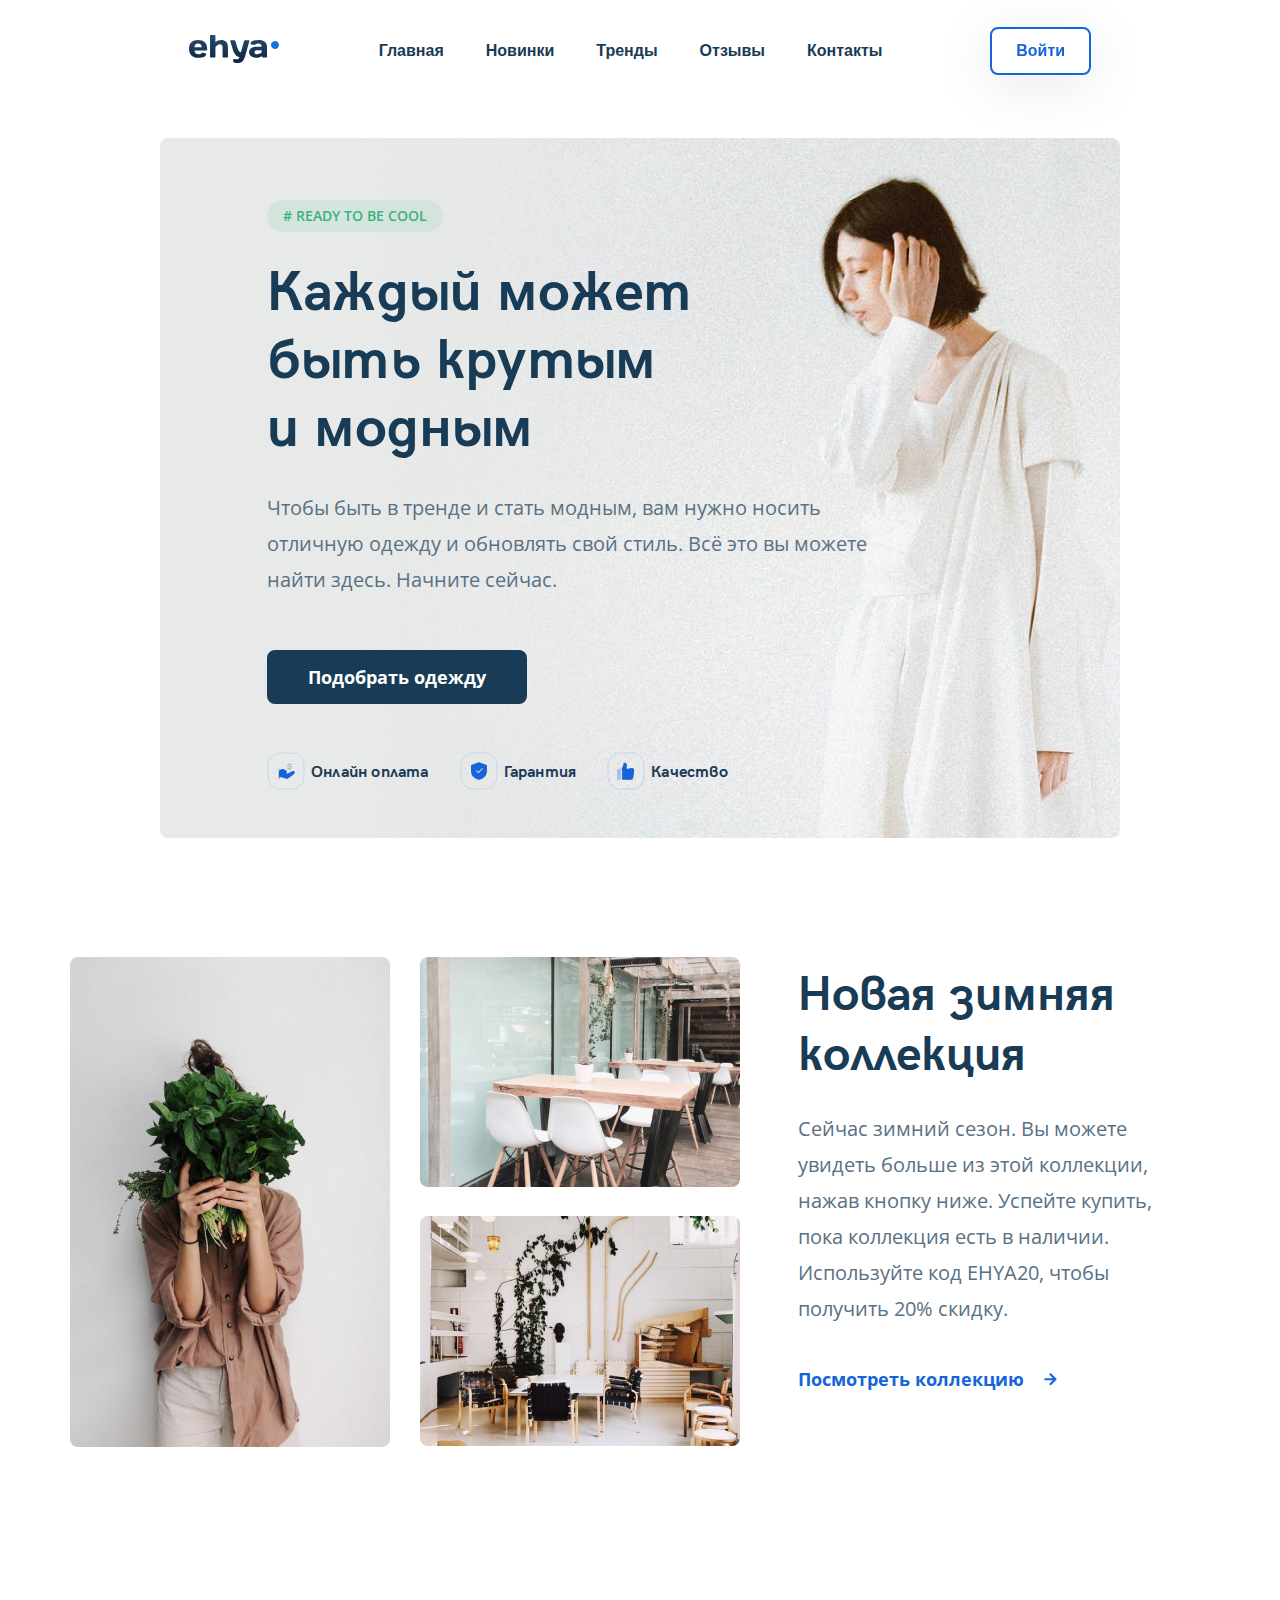
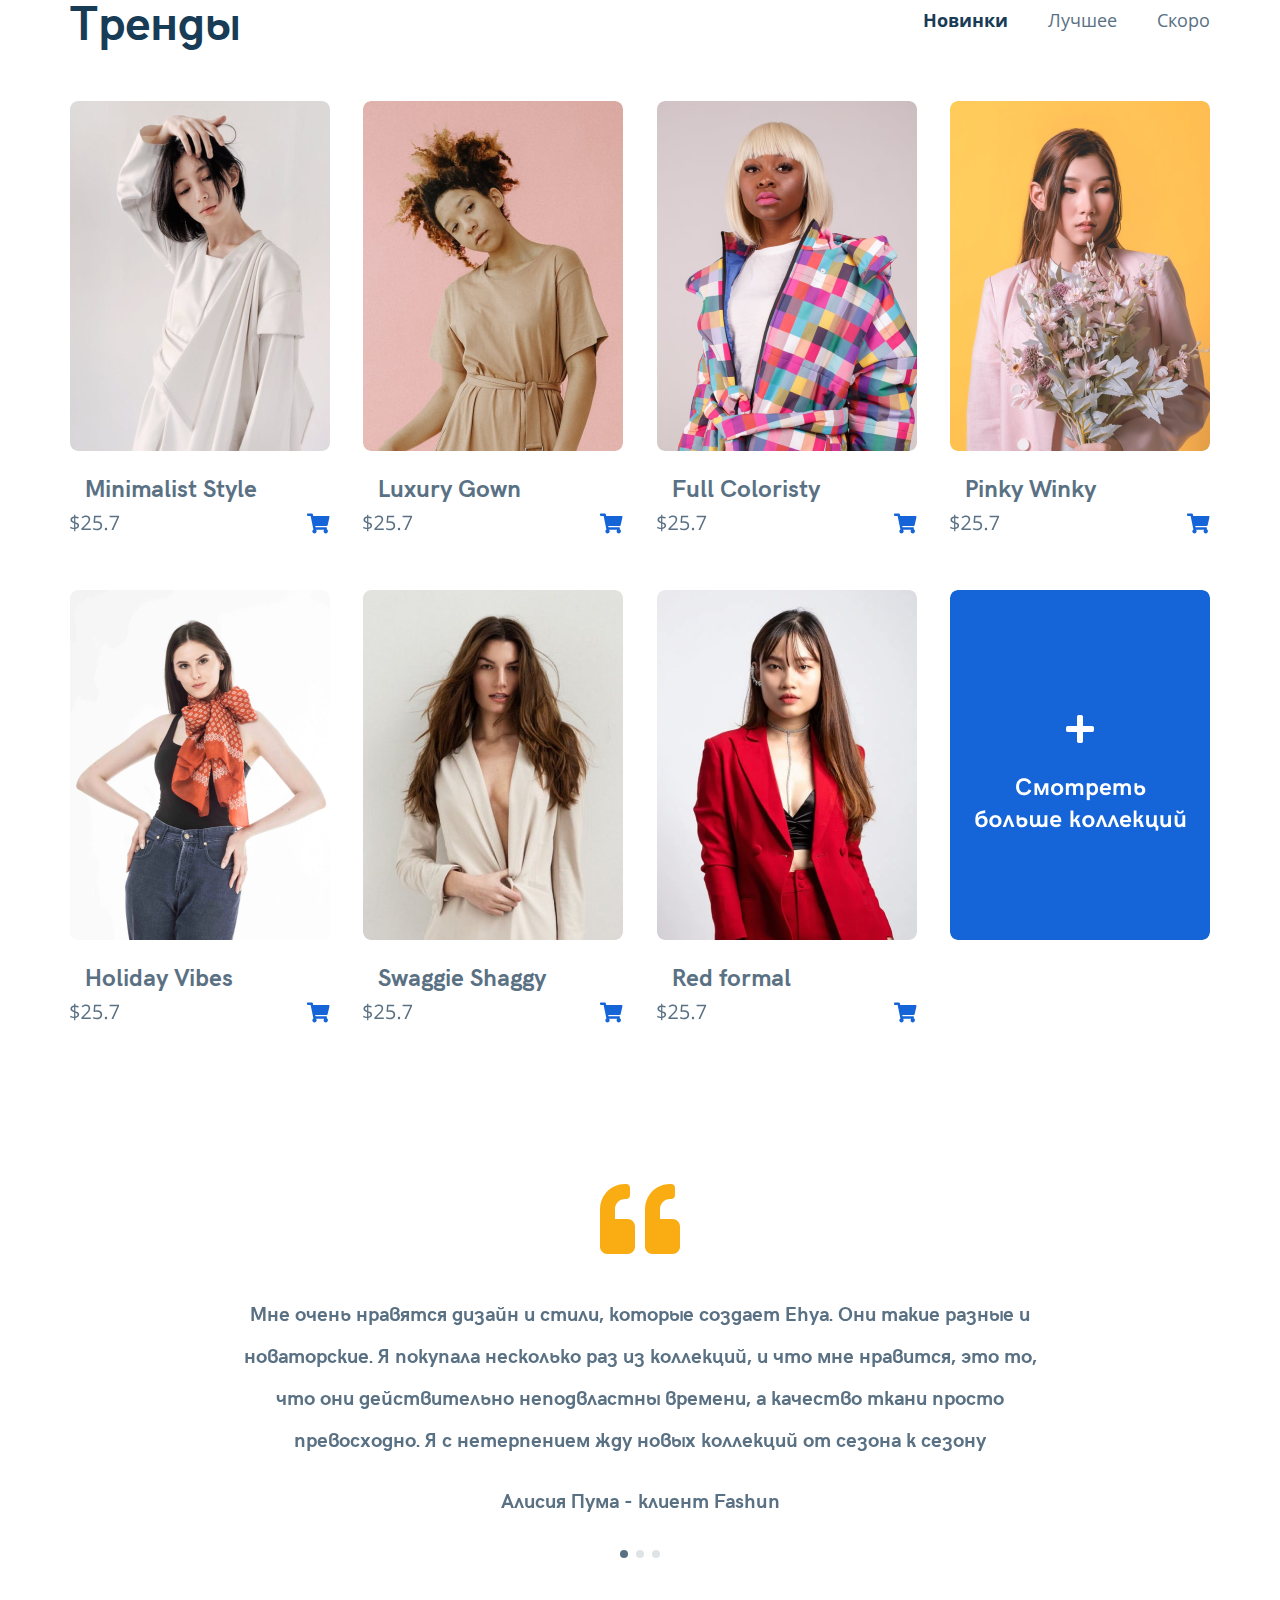
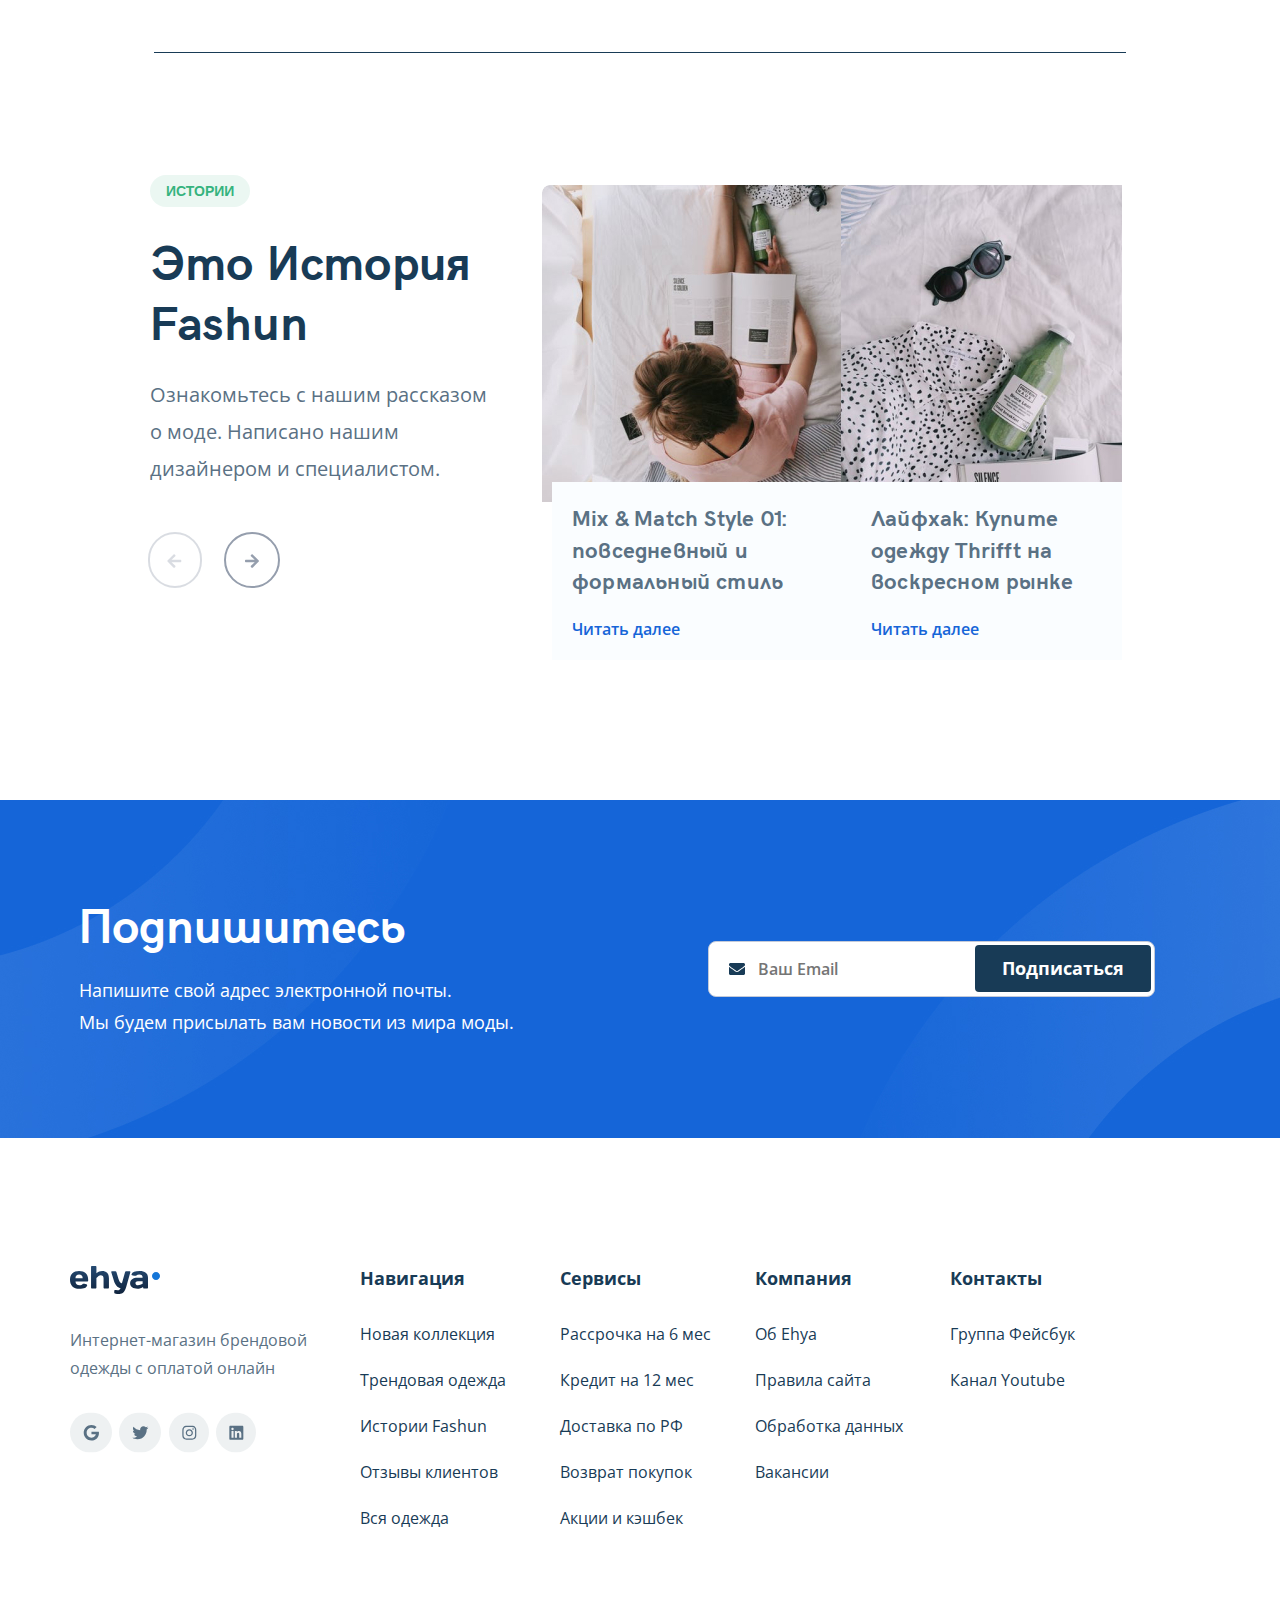
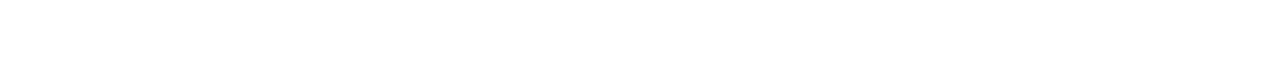
==== commit ad6c2133: "create: some sections and favicon" ====
--- a/index.html
+++ b/index.html
@@ -5,6 +5,8 @@
   <meta name="viewport" content="width=device-width, initial-scale=1.0">
   <title>Fashion-EHYA</title>
   <link href="https://fonts.googleapis.com/css2?family=Open+Sans:wght@400;600;700&display=swap" rel="stylesheet">
+  <link rel="shortcut icon" href="favicon.ico" type="img/x-icon">
+  <link rel="icon" href="favicon.ico" type="img/x-icon">
   <link rel="stylesheet" href="css/swiper-bundle.min.css">
   <link rel="stylesheet" href="css/style.css">
 
@@ -37,9 +39,8 @@
               </li>
             </ul>
             
-              <button class="header-menu__button">
-                <a href="#" class="header-menu__button-link">Войти</a>
-              </button>
+              <a href="#" class="header-menu__button header-menu__button-link">Войти
+              </a>
 
               <button class="menu-burger">
                     <span class="menu-burger__line"></span>
@@ -57,9 +58,10 @@
             <p class="cool__text">Чтобы быть в тренде и стать модным, вам нужно носить отличную одежду и обновлять свой стиль. Всё это вы можете найти здесь. Начните сейчас. </p>
           </div>
 
-          <button class="main-section__button">
-            <a href="#" class="main-section__button-link">Подобрать одежду</a>
-          </button>
+          <form action="#">
+            <button class="main-section__button main-section__button-link">Подобрать одежду
+            </button>
+          </form>
 
           <ul class="main-section__links">
             <img src="img/icon-onlinepay.svg" alt="online-pay">
@@ -123,7 +125,7 @@
       </div>
       <!-- /.trending-header -->
       <div class=" card-wrapper">
-        <div class="card card--active new">
+        <div class="card card--active new best soon">
           <div class="card-picture">
             <img src="img/tab1.png" alt="Image: Tab1" class="card-image">
           </div>
@@ -133,7 +135,7 @@
             <img src="img/shopping-cart.svg" alt="cart" class="card-block__cart">
           </div>
         </div>
-        <div class="card card--active new">
+        <div class="card card--active new best soon">
           <div class="card-picture">
             <img src="img/tab2.png" alt="Image: Tab2" class="card-image">
           </div>
@@ -143,7 +145,7 @@
             <img src="img/shopping-cart.svg" alt="cart" class="card-block__cart">
           </div>
         </div>
-        <div class="card best card--active">
+        <div class="card best card--active new best soon">
           <div class="card-picture">
             <img src="img/tab3.png" alt="Image: Tab3" class="card-image">
           </div>
@@ -153,7 +155,7 @@
             <img src="img/shopping-cart.svg" alt="cart" class="card-block__cart">
           </div>
         </div>
-        <div class="card soon card--active">
+        <div class="card soon card--active new best">
           <div class="card-picture">
             <img src="img/tab4.png" alt="Image: Tab4" class="card-image">
           </div>
@@ -163,7 +165,7 @@
             <img src="img/shopping-cart.svg" alt="cart" class="card-block__cart">
           </div>
         </div>
-        <div class="card soon card--active">
+        <div class="card soon card--active new best soon">
           <div class="card-picture">
             <img src="img/tab5.png" alt="Image: Tab5" class="card-image">
           </div>
@@ -173,30 +175,30 @@
             <img src="img/shopping-cart.svg" alt="cart" class="card-block__cart">
           </div>
         </div>
-        <div class="card new card--active">
+        <div class="card new card--active new best soon">
           <div class="card-picture">
             <img src="img/tab6.png" alt="Image: Tab6" class="card-image">
           </div>
-          <h4 class="card-name">Holiday Vibes</h4>
-          <div class="card-block">
-            <img src="img/$25.7.svg" alt="25.7" class="card-block__price">
-            <img src="img/shopping-cart.svg" alt="cart" class="card-block__cart">
-          </div>
-        </div>
-        <div class="card soon card--active">
+          <h4 class="card-name">Swaggie Shaggy</h4>
+          <div class="card-block">
+            <img src="img/$25.7.svg" alt="25.7" class="card-block__price">
+            <img src="img/shopping-cart.svg" alt="cart" class="card-block__cart">
+          </div>
+        </div>
+        <div class="card soon card--active new best">
           <div class="card-picture">
             <img src="img/tab7.png" alt="Image: Tab7" class="card-image">
           </div>
-          <h4 class="card-name">Minimalist Style</h4>
-          <div class="card-block">
-            <img src="img/$25.7.svg" alt="25.7" class="card-block__price">
-            <img src="img/shopping-cart.svg" alt="cart" class="card-block__cart">
-          </div>
-        </div>
-        <div class="card soon card--active">
-          <div class="card-picture">
-            <img src="img/image.png" alt="Image: image" class="card-image">
-          </div>
+          <h4 class="card-name">Red formal</h4>
+          <div class="card-block">
+            <img src="img/$25.7.svg" alt="25.7" class="card-block__price">
+            <img src="img/shopping-cart.svg" alt="cart" class="card-block__cart">
+          </div>
+        </div>
+        <div class="card soon card--active new best">
+          <a href class="card-picture">
+            <img src="img/image.png" alt="Image: image" class="card-image__last">
+          </a>
           <!-- <h4 class="card-name">Swaggie Shaggy</h4>
           <div class="card-block">
             <img src="icons/$25.7.svg" alt="25.7" class="card-block__price">
@@ -228,7 +230,7 @@
               превосходно.
               Я с нетерпением жду новых коллекций от сезона к сезону
             </p>
-            <span class="slider-author">Елена Пума - клиент Fashun</span>
+            <span class="slider-author">Алисия Пума - клиент Fashun</span>
           </div>
           <div class="swiper-slide">
             <p class="slider-text">
@@ -265,50 +267,166 @@
     <!-- container -->
 
   </div>
-  <!-- feeds -->
+  <!-- /.feeds -->
 
   <section class="stories">
     <div class="container">
-      <div class="stories-wrapper">
-        <div class="stories-left">
-          <div class="stories__stamp">
-            истории
-          </div>
-          <h2 class="title stories__title"> <span class="stories__delete">Это</span> История Fashun</h2>
-          <p class="stories__subtitle">Ознакомьтесь с нашим рассказом
-          о&nbsp;моде. Написано нашим дизайнером 
-          и&nbsp;специалистом.</p>
-          <!-- /.stories__subtitle -->
-          <div class="stories-arrows">
-            <a href="#" class="stories-slider__button stories-slider__button--prev"><img src="img/Buttonleft.svg" alt="Icon: left" class="stories__button"></a>
-            <a href="#" class="stories-slider__button stories-slider__button--next"><img src="img/Buttonright.svg"
-                alt="Icon: right" class="stories__button"></a>
-          </div>
-        </div>
-        <!-- stories-left -->
-        <div class="stories-right">          
-          <div class="stories__card">
-            <img src="img/story1.jpg" alt="Image:story-1" class="stories__image">
-            <div class="stories-text">
-              <h3 class="stories-text__title">Mix & Match Style 01: повседневный и формальный стиль</h3>
-              <a href="#" class="stories-text__link link-blue">Читать далее</a>
-            </div>
-          </div>
-          <div class="stories__card">
-            <img src="img/story2.jpg" alt="Image:story-2" class="stories__image">
-            <div class="stories-text">
-              <h3 class="stories-text__title">Лайфхак: Купите одежду Thrifft на воскресном рынке</h3>
-              <a href="#" class="stories-text__link link-blue">Читать далее</a>
-            </div>
+      <span class="separator"></span>
+
+      <div class="stories__wrapper">
+        <div class="stories__text">
+          <div class="hashtag label stories__text_hashtag">Истории</div>
+
+          <h2 class="stories__text_title">Это История Fashun</h2>
+
+          <div class="stories__text_story">Ознакомьтесь с нашим рассказом 
+            о&nbsp;моде. Написано нашим дизайнером 
+            и&nbsp;специалистом.
           </div> 
-        </div>  
-        <!-- ./stories-right -->
-      </div>
-      <!-- storieswrapper -->
+
+          <div class="stories__text_buttons">
+            <div class="stories__text_buttons_wrapper">
+              <img src="img/button-slider-left.svg" alt="Icon: left slider arrow"
+                class="stories__text_buttons_left swiper-button-prev">
+            </div>
+
+            <div class="stories__text_buttons_wrapper">
+              <img src="img/button-slider-right.svg" alt="Icon: right slider arrow"
+                class="stories__text_buttons_right swiper-button-next">
+            </div>
+
+          </div>
+          <!-- /.stories__text_hashtag -->
+        </div>
+        <!-- /.stories__text -->
+
+
+        <div class="stories__slider">
+          <!-- Additional required wrapper -->
+          <div class="stories__slider_wrapper">
+            <!-- Slides -->
+
+            <div class="stories__slider_wrapper_slide">
+              <div class="stories__slider_group">
+                <div class="stories__slider_group_picture">
+                  <img src="img/story-image-001.jpg" alt="Story Picture"
+                    class="stories__slider_group_picture_img">
+                </div>
+
+                <div class="stories__slider_group_description">
+                  <h3 class="stories__slider_group_description_title">Mix & Match Style 01: повседневный и
+                  формальный стиль
+                  </h3>
+                  <a href="#" class="stories__slider_group_description_link">Читать далее</a>
+                </div>
+                <!-- /.stories__slider_group_description -->
+              </div>
+              <!-- /.stories__slider_group -->
+            </div>
+
+            <div class="stories__slider_wrapper_slide">
+              <div class="stories__slider_group">
+                <div class="stories__slider_group_picture">
+                  <img src="img/story-image-002.jpg" alt="Story Picture"
+                    class="stories__slider_group_picture_img">
+                </div>
+
+                <div class="stories__slider_group_description">
+                  <h3 class="stories__slider_group_description_title">Лайфхак: Купите
+                    одежду Thrifft на
+                    воскресном рынке
+                  </h3>
+                  <a href="#" class="stories__slider_group_description_link">Читать далее</a>
+                </div>
+                <!-- /.stories__slider_group_description -->
+              </div>
+            </div>
+
+            <div class="stories__slider_wrapper_slide">
+              <div class="stories__slider_group">
+                <div class="stories__slider_group_picture">
+                  <img src="img/story-image-001.jpg" alt="Story Picture"
+                    class="stories__slider_group_picture_img">
+                </div>
+
+                <div class="stories__slider_group_description">
+                  <h3 class="stories__slider_group_description_title">Mix & Match Style 01: Casual Style x Formal
+                    Style
+                    Look
+                  </h3>
+                  <a href="#" class="stories__slider_group_description_link">Read More</a>
+                </div>
+                <!-- /.stories__slider_group_description -->
+              </div>
+            </div>
+
+            <div class="stories__slider_wrapper_slide">
+              <div class="stories__slider_group">
+                <div class="stories__slider_group_picture">
+                  <img src="img/story-image-002.jpg" alt="Story Picture"
+                    class="stories__slider_group_picture_img">
+                </div>
+
+                <div class="stories__slider_group_description">
+                  <h3 class="stories__slider_group_description_title">Tips & Trick : Buy a Thrifft Clothes on Sunday
+                    Market,
+                    YK
+                  </h3>
+                  <a href="#" class="stories__slider_group_description_link">Read More</a>
+                </div>
+                <!-- /.stories__slider_group_description -->
+              </div>
+            </div>
+
+            <div class="stories__slider_wrapper_slide">
+              <div class="stories__slider_group">
+                <div class="stories__slider_group_picture">
+                  <img src="img/story-image-001.jpg" alt="Story Picture"
+                    class="stories__slider_group_picture_img">
+                </div>
+
+                <div class="stories__slider_group_description">
+                  <h3 class="stories__slider_group_description_title">Mix & Match Style 01: Casual Style x Formal
+                    Style
+                    Look
+                  </h3>
+                  <a href="#" class="stories__slider_group_description_link">Read More</a>
+                </div>
+                <!-- /.stories__slider_group_description -->
+              </div>
+              <!-- /.stories__slider_group -->
+            </div>
+
+            <div class="stories__slider_wrapper_slide">
+              <div class="stories__slider_group">
+                <div class="stories__slider_group_picture">
+                  <img src="img/story-image-002.jpg" alt="Story Picture"
+                    class="stories__slider_group_picture_img">
+                </div>
+
+
+                <div class="stories__slider_group_description">
+                  <h3 class="stories__slider_group_description_title">Tips & Trick : Buy a Thrifft Clothes on Sunday
+                    Market,
+                    YK
+                  </h3>
+                  <a href="#" class="stories__slider_group_description_link">Read More</a>
+                </div>
+                <!-- /.stories__slider_group_description -->
+              </div>
+            </div>
+
+          </div>
+          <!-- /.stories__slider_group -->
+        </div>
+        <!-- /.stories__slider -->
+
+      </div>
+      <!-- /.stories__wrapper -->
     </div>
-    <!-- container -->
+    <!-- /.container -->
   </section>
-   <!-- stories -->
+  <!-- /.stories -->
 
   <section class="newsletter">
     <div class="container">
--- a/css/style.css
+++ b/css/style.css
@@ -90,6 +90,11 @@
   text-align: center;
 }
 
+.header-menu__button-link:hover {
+  background: #1565D8;
+  color: #fff;
+}
+
 .container-top {
   max-width: 1280px;
   margin: auto;
@@ -346,6 +351,12 @@
 
 .card-image {
   height: 100%;
+  object-fit: cover;
+  width: 100%;
+  border-radius: 8px;
+}
+
+.card-image__last {
   object-fit: cover;
   width: 100%;
   border-radius: 8px;
@@ -444,138 +455,201 @@
 }
 
 .stories {
-  border-top: 1px solid #E5EAF4;
-  padding-top: 121px;
-  padding-bottom: 291px;
-}
-
-.stories-wrapper {
-  max-width: 1140px;
-  margin: auto;
-  display: flex;
+  padding-bottom: 140px;
+}
+
+.stories__wrapper {
+  width: 1150px;
+  display: flex;
+  flex-direction: row;
+  align-items: flex-start;
   justify-content: space-between;
-}
-
-.stories-left {
-  max-width: 375px;
-  position: relative;
-}
-
-.stories-left__text {
-  font-family: Open Sans;
-  font-style: normal;
-  font-weight: normal;
-  font-size: 20px;
-  line-height: 36px;
-  color: #5A7184;
-}
-
-.stories-right {
-  display: flex;
-  width: 654px;
-  align-items: center;
-  justify-content: space-between;
-}
-
-.stories__stamp {
-  width: 101px;
+  margin-left: -4px;
+}
+
+.stories__text {
+  max-width: 392px;
+  min-height: 419px;
+  display: flex;
+  flex-direction: column;
+  align-items: flex-start;
+  justify-content: flex-start;
+}
+
+.stories__text_hashtag {
+  min-width: 50px;
+  height: 32px;
+  text-decoration: none;
+  text-transform: uppercase;
   font-style: normal;
   font-weight: 600;
   font-size: 14px;
   line-height: 20px;
-  text-align: center;
-  color: #36B37E;
-  background: rgba(54, 179, 126, 0.1);
-  border-radius: 2000px;
-  padding: 6px 14px;
-  text-transform: uppercase;
-  text-decoration: none;
-}
-
-.stories__image {
+  padding: 6px 16px;
+  margin-bottom: 24px;
+}
+
+.stories__text_title {
+  font-family: HKGrotesk;
+  font-size: 48px;
+  line-height: 125%;
+  letter-spacing: 0.2px;
+  color: #183B56;
+  margin: 0 0 25px 0;
+}
+
+.stories__text_story {
+  font-size: 20px;
+  margin: 0 0 42px 0;
+  max-width: 374px;
+  font-family: Open Sans;
+  font-style: normal;
+  font-weight: normal;
+  line-height: 37px;
+}
+
+.stories__text_buttons {
+  position: static;
+  width: 132px;
+  height: 56px;
+  display: flex;
+  flex-direction: row;
+  align-items: center;
+  justify-content: space-between;
+}
+
+.stories__text_buttons_wrapper {
+  display: flex;
+  flex-direction: row;
+  align-items: center;
+  justify-content: space-between;
+  position: absolute;
+  width: 56px;
+  height: 56px;
+}
+
+.stories__text_buttons_left {
+  width: 56px;
+  height: 56px;
+  top: 25px;
+  left: -3px;
+  bottom: 0;
+  right: 0;
+}
+
+.stories__text_buttons_left:focus {
+  outline: none;
+}
+
+.stories__text_buttons_left:hover {
+  opacity: 0.5;
+}
+
+.stories__text_buttons_right {
+  width: 56px;
+  height: 56px;
+  top: 25px;
+  left: 74px;
+  bottom: 0;
+  right: 0;
+}
+
+.stories__text_buttons_right:focus {
+  outline: none;
+}
+
+.stories__text_buttons_right:hover {
+  opacity: 0.5;
+}
+
+.stories__slider {
+  margin-top: 10px;
+  overflow: hidden;
+}
+
+.stories__slider_wrapper {
+  max-width: 662px;
+  max-height: 475px;
+  display: flex;
+  flex-direction: row;
+  align-items: center;
+}
+
+.stories__slider_wrapper_slide {
+  display: flex;
+  flex-direction: row;
+  align-items: flex-start;
+  justify-content: space-between;
+}
+
+.stories__slider_group {
+  max-width: 322px;
+  max-height: 475px;
+  margin-right: 18px;
+}
+
+.stories__slider_group_picture {
   width: 100%;
   height: 100%;
+  border-radius: 8px 8px 0 0;
+  overflow: hidden;
+}
+
+.stories__slider_group_picture_img {
+  display: block;
   object-fit: cover;
-  border-top-left-radius: 8px;
-  border-top-right-radius: 8px;
-}
-
-.stories__title {
+  top: 0;
+  right: 0;
+  bottom: 0;
+  left: 0;
+  width: 312px;
+  height: 317px;
+}
+
+.stories__slider_group_description {
+  position: relative;
+  display: flex;
+  flex-direction: column;
+  align-items: flex-start;
+  justify-content: space-between;
+  bottom: 20px;
+  left: 10px;
+  width: 312px;
+  min-height: 178px;
+  background-color: #FAFDFF;
+  padding: 20px 25px 20px 20px;
+}
+
+.stories__slider_group_description_title {
   font-family: HKGrotesk;
-  font-style: normal;
-  font-weight: bold;
-  font-size: 48px;
-  line-height: 60px;
-  color: #183B56;
-  margin-top: 20px;
-  margin-bottom: 32px;
-}
-
-.stories__subtitle {
-  font-style: normal;
-  font-weight: normal;
-  font-size: 20px;
-  line-height: 36px;
-  color: #5A7184;
-  font-family: Open Sans;
-}
-
-.stories-text {
-  width: 312px;
-  height: 178px;
-  position: absolute;
-  top: 294px;
-  left: 10px;
-  z-index: 5;
-  background: #FAFDFF;
-}
-
-.stories-text__title {
-  font-family: HKGrotesk;
-  font-style: normal;
-  font-weight: 500;
   font-size: 22px;
-  line-height: 32px;
-  color: #183B56;
-  margin-bottom: 20px;
-  width: 80%;
-  margin-left: 21px;
-}
-
-.stories-text__link {
+  line-height: 145%;
+  letter-spacing: 0.2px;
+  margin: 0 0 20px 0;
+}
+
+.stories__slider_group_description_link {
   font-size: 16px;
   line-height: 22px;
+  text-decoration: none;
+  color: #1565D8;
   font-family: Open Sans;
+  font-style: normal;
   font-weight: 600;
-  font-style: normal;
-  color: #1565D8;
-  text-decoration: none;
-  margin-left: 23px;
-}
-
-.stories__card {
-  width: 312px;
-  height: 317px;
-  position: relative;
-}
-
-.stories-arrows {
-  position: absolute;
-  top: 358px;
-  left: 0;
-  width: 132px;
-  height: 56px;
-  display: flex;
-  justify-content: space-between;
-}
-
-.stories-arrows__right {
-  margin-left: 22px;
-}
-
-.swiper-container {
+}
+
+.separator {
+  display: inline-block;
   width: 100%;
-  height: 100%;
+  height: 1px;
+  background-color: #183B56;
+  margin: 0 auto 118px auto;
+}
+
+.hashtag {
+  color: #36B37E;
+  background-color: rgba(54, 179, 126, 0.1);
+  border-radius: 2000px;
 }
 
 .newsletter {
@@ -663,6 +737,12 @@
   line-height: 25px;
   border-radius: 4px;
   font-family: Open Sans;
+  cursor: pointer;
+}
+
+.subscribe__button:hover {
+  background: #1565D8;
+  color: #fff;
 }
 
 a {
@@ -729,10 +809,32 @@
   .header-menu__logo {
     margin-right: 0;
   }
-}
-
-.main-section__wrapper {
-  margin-left: 107px;
+  __wrapper {
+    margin-left: 107px;
+  }
+  .stories {
+    width: 972px;
+    margin: auto;
+  }
+  .stories__wrapper {
+    width: 100%;
+  }
+  .stories__wrapper__text {
+    max-width: 370px;
+  }
+  .stories__wrapper__slider_wrapper {
+    max-width: 600px;
+  }
+  .stories__wrapper__slider_group {
+    max-width: 290px;
+    margin-right: 15px;
+  }
+  .stories__wrapper__slider_group_picture_img {
+    width: 285px;
+  }
+  .stories__wrapper__slider_group_description {
+    width: 285px;
+  }
 }
 
 @media (max-width: 1200px) {
@@ -811,6 +913,72 @@
   }
   .stories__card {
     margin-right: 10px;
+  }
+  .stories {
+    width: 820px;
+  }
+  .stories__wrapper {
+    margin-left: 0;
+  }
+  .stories__text {
+    max-width: 314px;
+  }
+  .stories__text_title {
+    font-size: 42px;
+  }
+  .stories__text_story {
+    font-size: 18px;
+    width: 85%;
+  }
+  .stories__slider_group_picture {
+    width: 235px;
+    height: 238px;
+  }
+  .stories__slider_group_picture_img {
+    width: 100%;
+    height: 100%;
+  }
+  .stories__slider_group_description {
+    width: 238px;
+  }
+  .stories__slider_group_description_title {
+    font-size: 20px;
+  }
+  .stories__slider_wrapper_slide {
+    width: 235px;
+  }
+  .stories {
+    width: 820px;
+  }
+  .stories__wrapper {
+    margin-left: 0;
+  }
+  .stories__text {
+    max-width: 314px;
+  }
+  .stories__text_title {
+    font-size: 42px;
+  }
+  .stories__text_story {
+    font-size: 18px;
+    width: 85%;
+  }
+  .stories__slider_group_picture {
+    width: 235px;
+    height: 238px;
+  }
+  .stories__slider_group_picture_img {
+    width: 100%;
+    height: 100%;
+  }
+  .stories__slider_group_description {
+    width: 238px;
+  }
+  .stories__slider_group_description_title {
+    font-size: 20px;
+  }
+  .stories__slider_wrapper_slide {
+    width: 235px;
   }
 }
 
@@ -941,6 +1109,70 @@
   .stories__card {
     margin-right: 0px;
   }
+  .separator {
+    margin-bottom: 80px;
+  }
+  .stories {
+    width: 90%;
+  }
+  .stories__wrapper {
+    flex-direction: column;
+    align-items: center;
+  }
+  .stories__text {
+    max-width: 75%;
+    min-height: 296px;
+    margin: auto;
+    align-items: center;
+  }
+  .stories__text_hashtag {
+    margin-bottom: 27px;
+  }
+  .stories__text_title {
+    margin-bottom: 16px;
+    font-size: 48px;
+    letter-spacing: 0.2px;
+  }
+  .stories__text_story {
+    text-align: center;
+    margin-bottom: 36px;
+    line-height: 195%;
+  }
+  .stories__text_buttons {
+    margin-bottom: 36px;
+  }
+  .stories__text_buttons_left {
+    width: 56px;
+    height: 56px;
+    top: 25px;
+    left: 3px;
+    bottom: 0;
+    right: 0;
+  }
+  .stories__text_buttons_right {
+    width: 56px;
+    height: 56px;
+    top: 25px;
+    left: 81px;
+    bottom: 0;
+    right: 0;
+  }
+  .stories__slider {
+    margin: 0;
+  }
+  .stories__slider_wrapper {
+    max-width: 692px;
+  }
+  .stories__slider_group {
+    max-width: 332px;
+  }
+  .stories__slider_group_picture {
+    width: 322px;
+    height: 317px;
+  }
+  .stories__slider_group_description {
+    width: 322px;
+  }
 }
 
 @media (min-width: 992px) {
@@ -970,6 +1202,9 @@
   .link-blue:hover {
     color: grey;
   }
+  .stories__slider_group_description_link:hover {
+    text-decoration: underline;
+  }
 }
 
 @media (max-width: 992px) {
@@ -977,7 +1212,7 @@
     padding-top: 53px;
   }
   .button:hover {
-    background-color: #5A7184;
+    background-color: #1565D8;
     border: none;
   }
   .button-enter:hover {
@@ -1188,6 +1423,22 @@
   .slider-text {
     max-width: 530px;
   }
+  .stories {
+    width: 90%;
+  }
+  .stories__text {
+    max-width: 100%;
+  }
+  .stories__slider_wrapper {
+    max-width: 505px;
+  }
+  .stories__slider_group_picture {
+    width: 231px;
+    height: 238px;
+  }
+  .stories__slider_group_description {
+    width: 233px;
+  }
 }
 
 @media (max-width: 710px) {
@@ -1472,6 +1723,30 @@
   .stories-arrows {
     margin-left: 4em;
   }
+  .stories__text {
+    text-align: center;
+  }
+  .stories__text_title {
+    font-size: 46px;
+    text-align: center;
+  }
+  .stories__text_story {
+    font-size: 16px;
+  }
+  .stories__slider_wrapper {
+    max-width: 425px;
+  }
+  .stories__slider_group_picture {
+    width: 195px;
+    height: 200px;
+  }
+  .stories__slider_group_description {
+    width: 195px;
+  }
+  .stories__slider_group_description_title {
+    font-size: 18px;
+    line-height: 130%;
+  }
   .trending-title {
     font-size: 28px;
     line-height: 36px;
@@ -1507,5 +1782,72 @@
     font-size: 18px;
     line-height: 36px;
   }
+  .stories__text_title {
+    font-size: 46px;
+  }
+  .stories__text_story {
+    font-size: 16px;
+  }
+  .stories__slider_wrapper {
+    max-width: 425px;
+  }
+  .stories__slider_group_picture {
+    width: 195px;
+    height: 200px;
+  }
+  .stories__slider_group_description {
+    width: 195px;
+  }
+  .stories__slider_group_description_title {
+    font-size: 18px;
+    line-height: 130%;
+  }
+}
+
+@media (max-width: 480px) {
+  .stories__text {
+    min-height: 282px;
+  }
+  .stories__text_hashtag {
+    margin-bottom: 24px;
+  }
+  .stories__text_title {
+    font-size: 28px;
+    line-height: 36px;
+  }
+  .stories__text_story {
+    line-height: 28px;
+  }
+  .stories__text_buttons {
+    margin-bottom: 26px;
+  }
+  .stories__slider {
+    width: 100%;
+  }
+  .stories__slider_group {
+    min-width: 100%;
+    max-height: 425px;
+  }
+  .stories__slider_group_picture {
+    width: 95%;
+    height: 300px;
+  }
+  .stories__slider_group_description {
+    width: 96%;
+    min-height: 129px;
+  }
+  .stories__slider_wrapper {
+    flex-direction: column;
+    flex-wrap: wrap;
+    max-width: 431px;
+    max-height: 950px;
+  }
+  .stories__slider_wrapper_slide {
+    width: 100% !important;
+    height: 100% !important;
+    margin: 0 9px !important;
+    align-items: center;
+    justify-content: center;
+  }
 }
 /*# sourceMappingURL=style.css.map */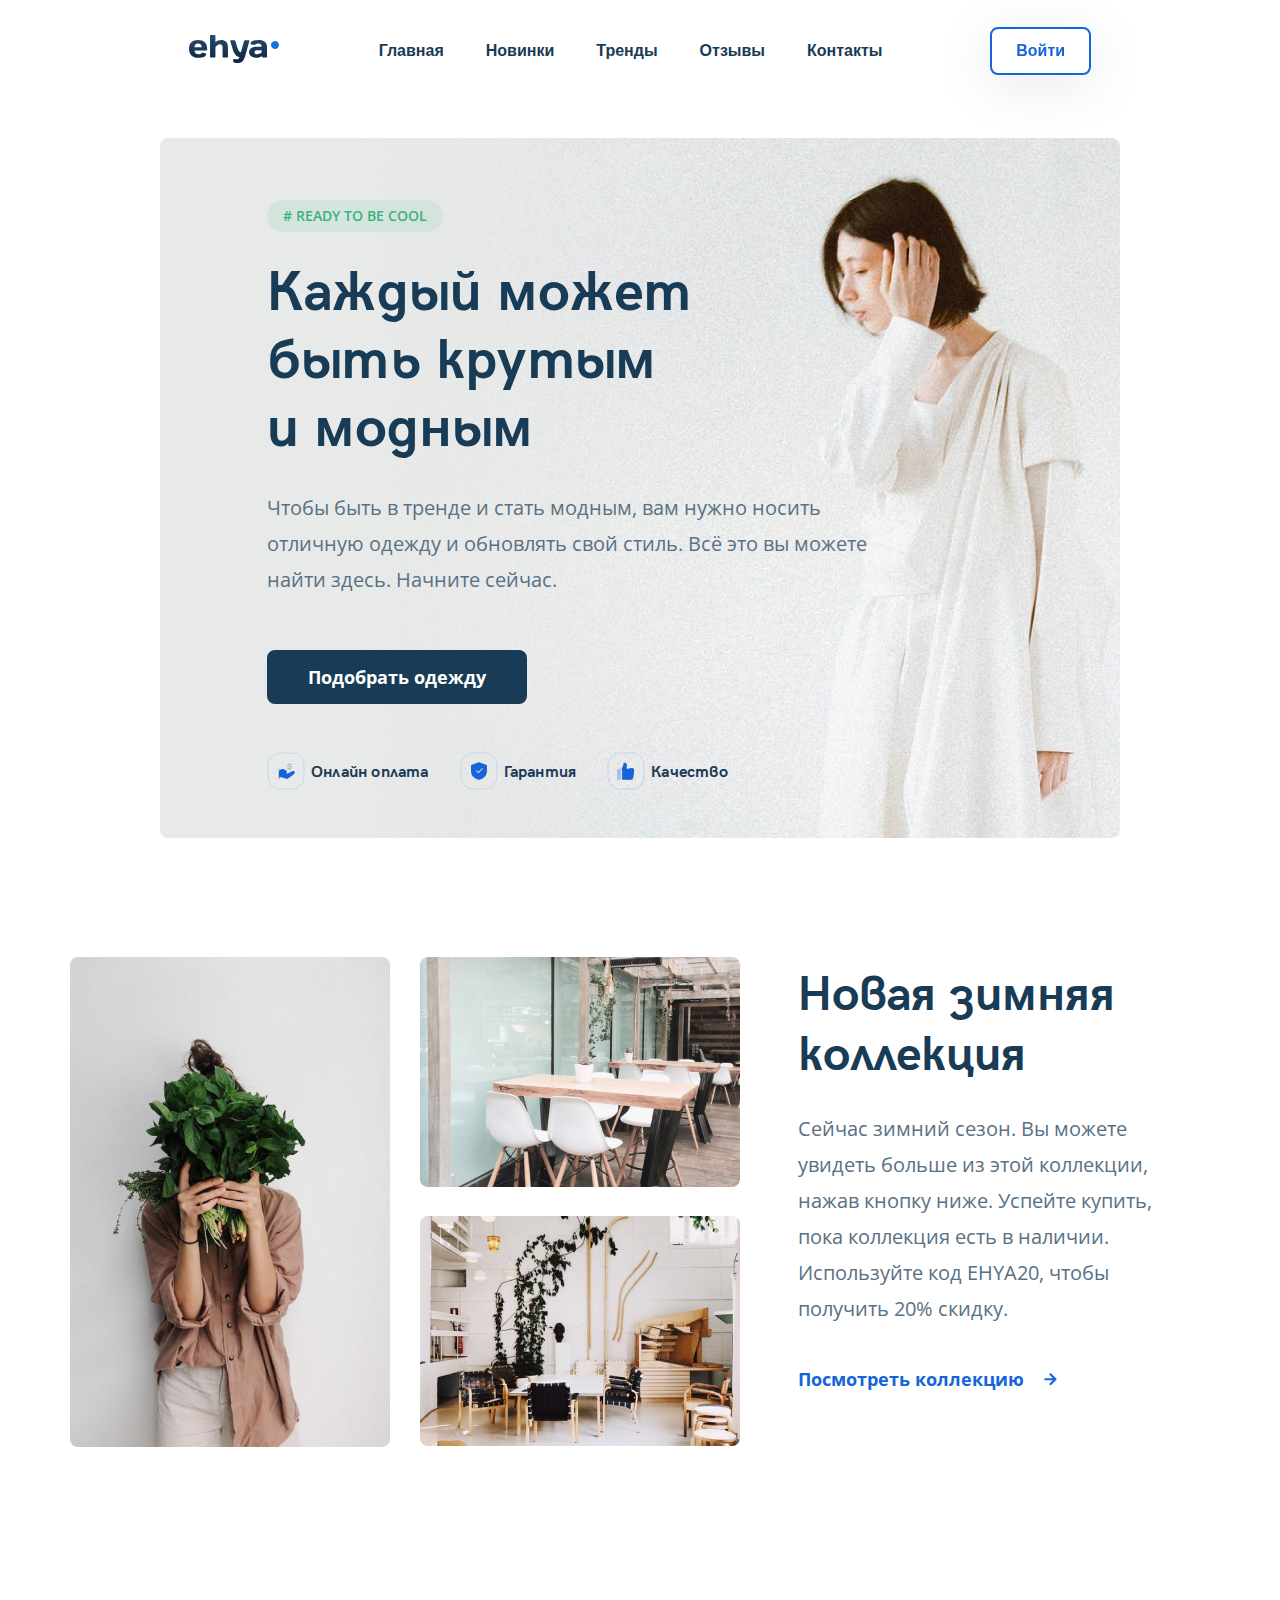
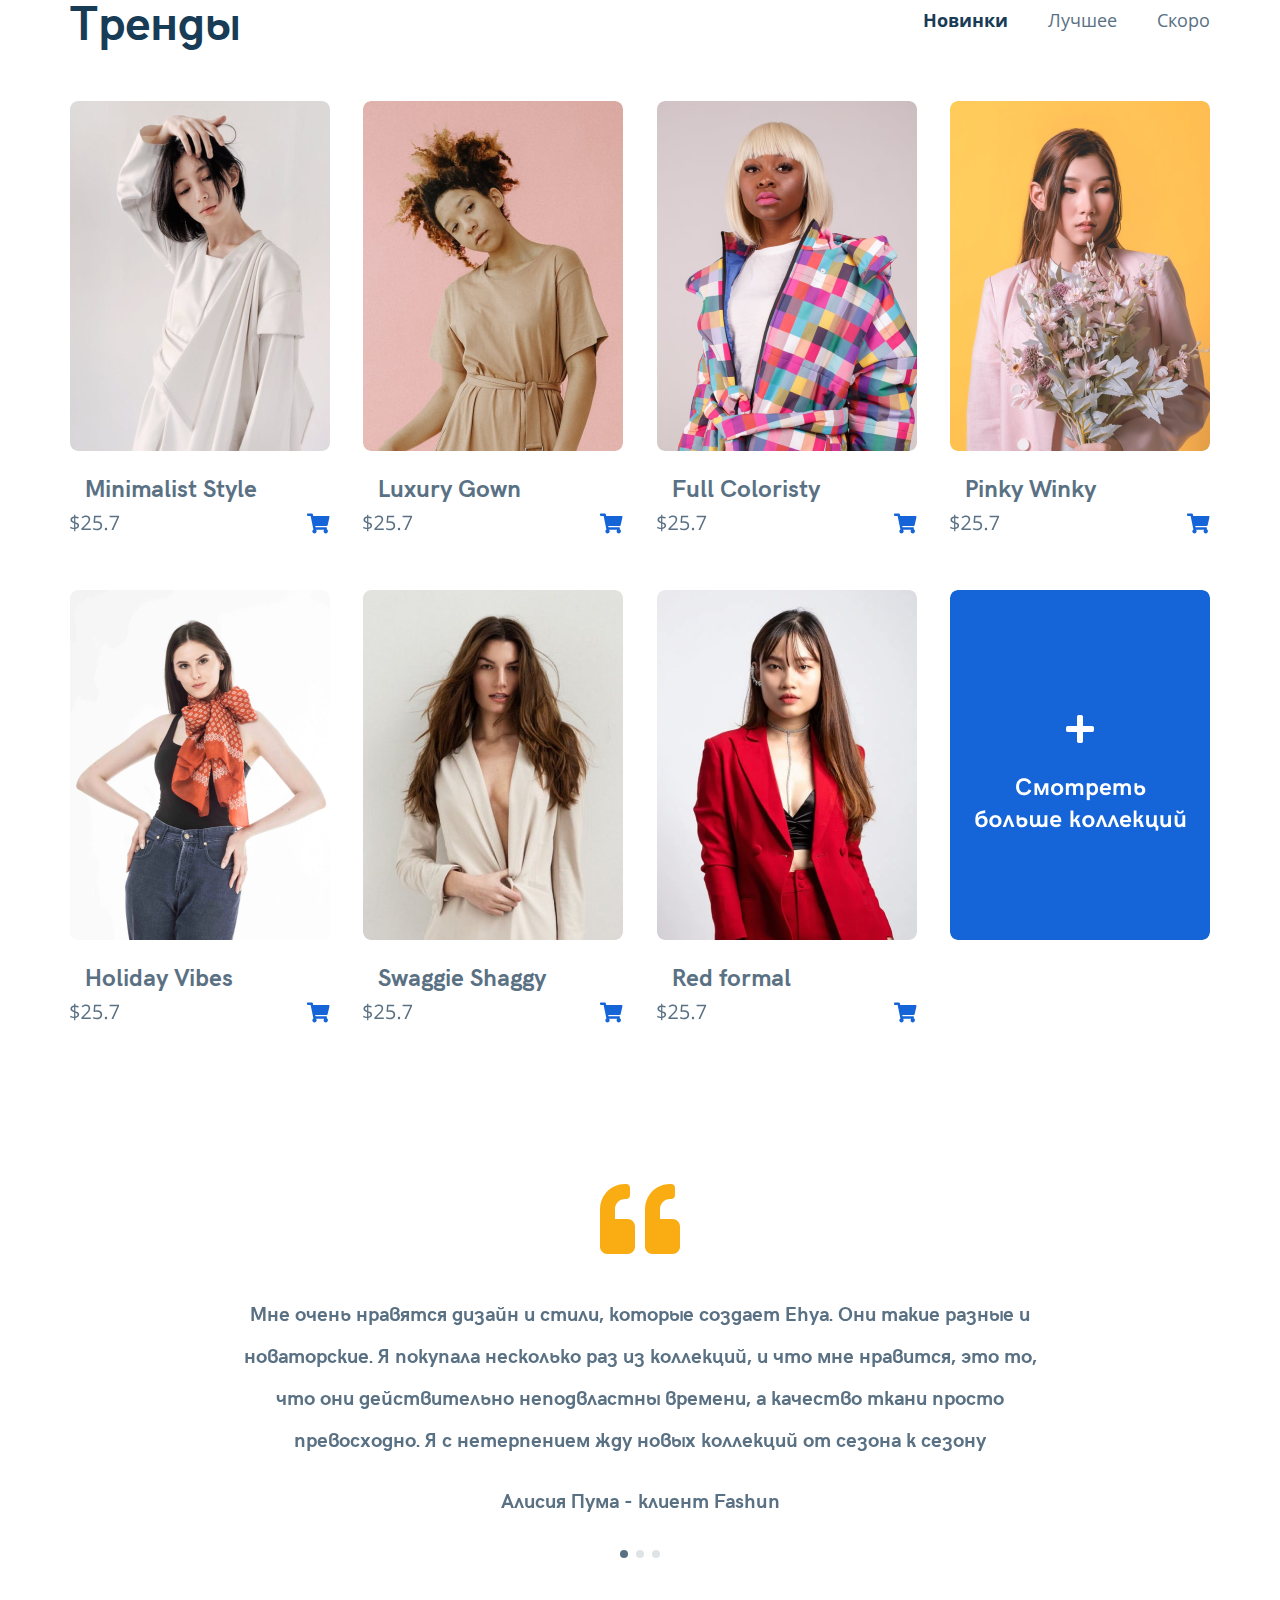
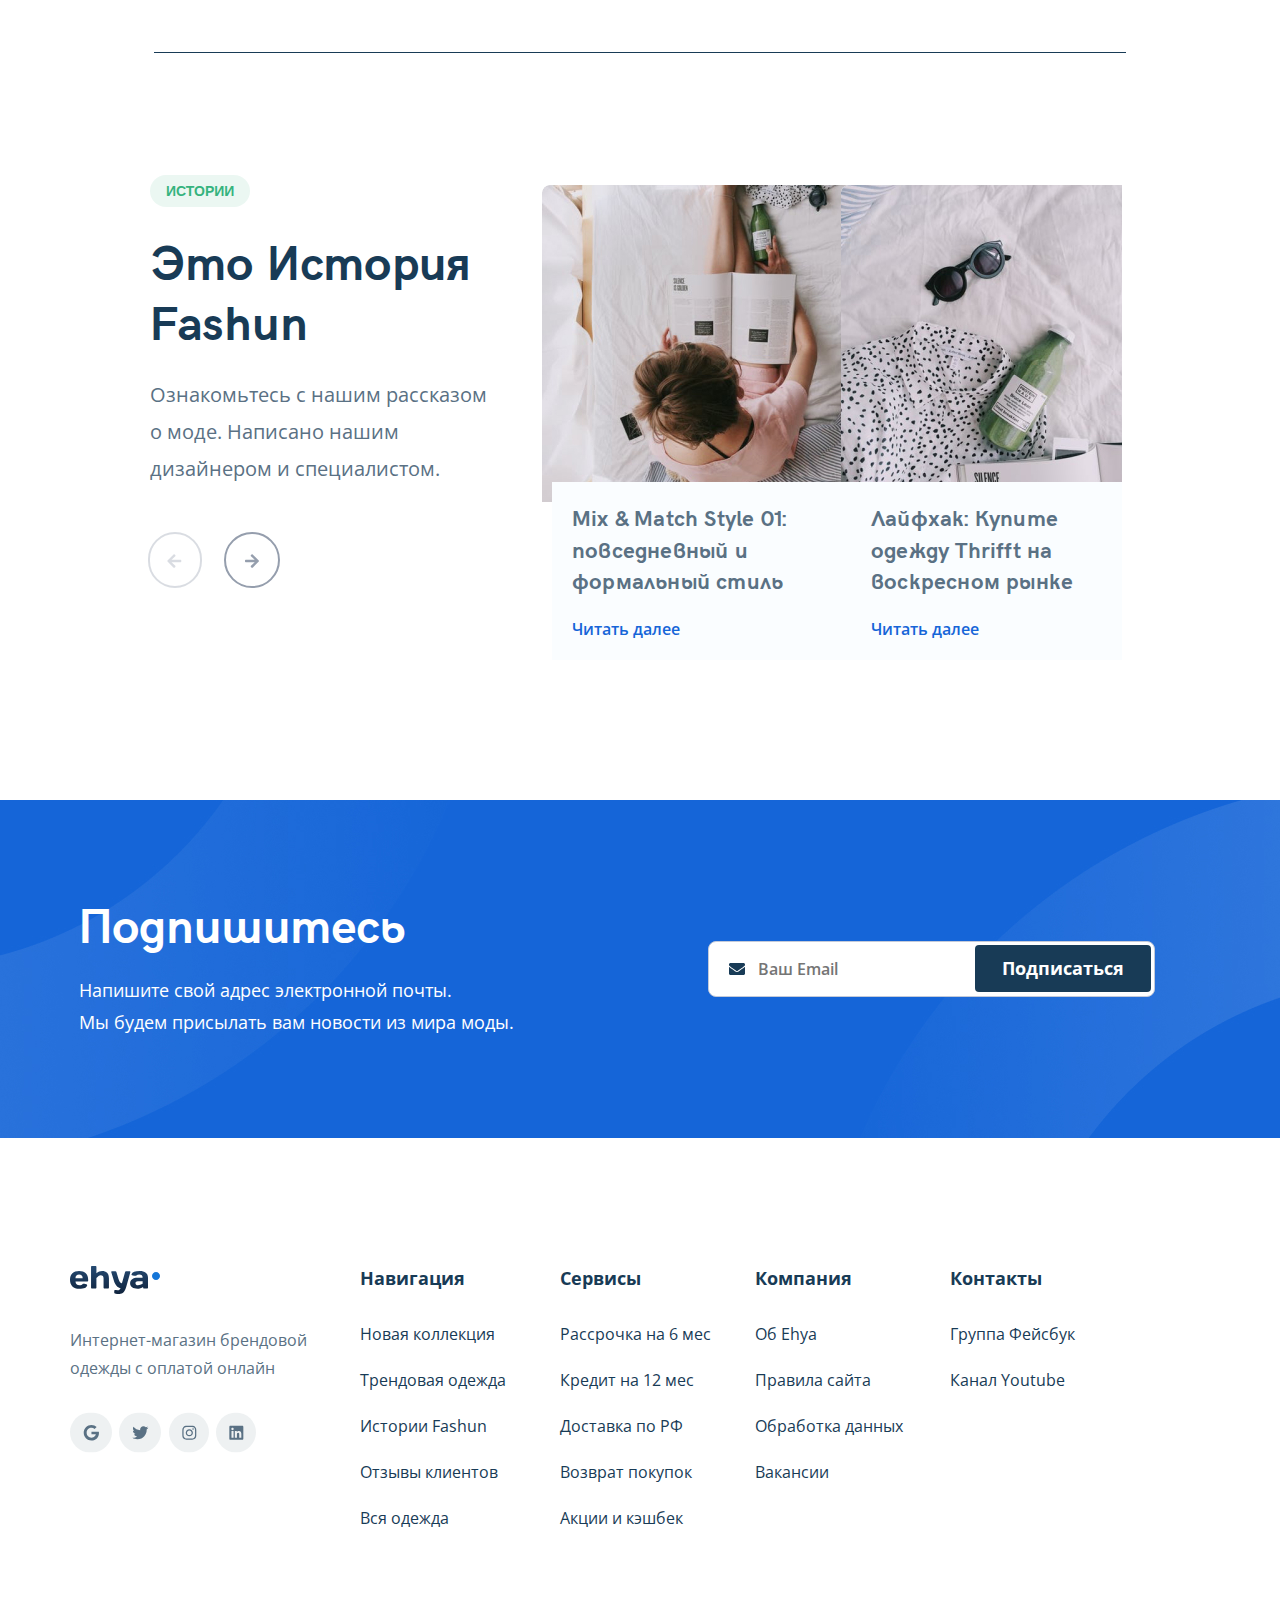
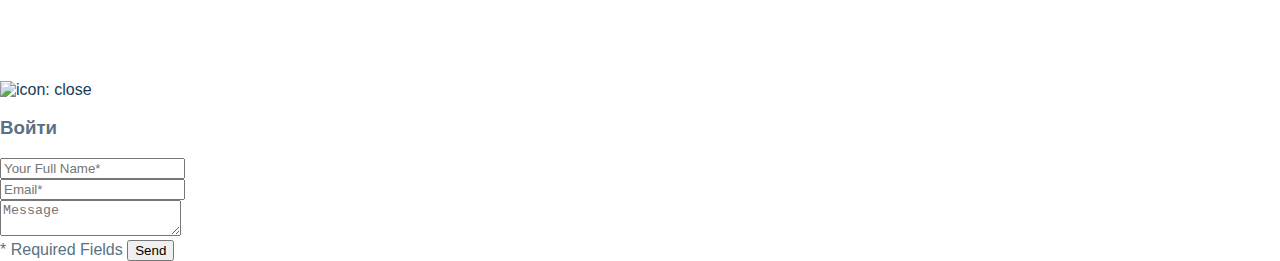
==== commit 5f55824a: "create: finish" ====
--- a/index.html
+++ b/index.html
@@ -39,7 +39,7 @@
               </li>
             </ul>
             
-              <a href="#" class="header-menu__button header-menu__button-link">Войти
+              <a href="#" class="header-menu__button header-menu__button-link modal trending__goods_card_details_cart"  data-toggle="modal" id="trend-modal" data-href="#trend-modal">Войти
               </a>
 
               <button class="menu-burger">
@@ -119,8 +119,8 @@
 
         <ul class="tabs">
           <li data-target=".new" class="tabs-item tabs-item--active"> Новинки</li>
-          <li data-target=".best" class="tabs-item">Лучшее</li>
-          <li data-target=".soon" class=" tabs-item">Скоро</li>
+          <li data-target=".best" class="tabs-item best">Лучшее</li>
+          <li data-target=".soon" class=" tabs-item soon">Скоро</li>
         </ul>
       </div>
       <!-- /.trending-header -->
@@ -205,6 +205,7 @@
             <img src="icons/shopping-cart.svg" alt="cart" class="card-block__price">
           </div> -->
         </div>
+
       </div>
       <!-- card-wrapper -->
     </div>
@@ -551,6 +552,41 @@
     <!-- /.container -->
   </footer>
   <!-- /.footer -->
+
+  <!-- modal -->
+   <div class="modal" id="trend-modal">
+    <div class="modal__overlay"></div>
+    <!-- /.modal__overlay -->
+    <div class="modal__dialog">
+      <a href="#" class="modal__close">
+        <img src="img/header/close.svg" alt="icon: close">
+      </a>
+      <h3 class="modal__title modal__title_mb_3">Войти</h3>
+      <form action="send.php" method="POST" class="modal__form form">
+        <div class="modal__form_group">
+          <input type="text" class="input modal__input modal__form_item modal__form_name" placeholder="Your Full Name*"
+            name="name" minlength="3" required>
+        </div>
+        <!-- <div class="modal__form_group">
+          <input type="tel" class="input modal__input modal__form_item modal__form_phone" placeholder="Phone Number*"
+            name="phone" minlength="18" required>
+        </div> -->
+        <div class="modal__form_group">
+          <input type="email" class="input modal__input modal__form_item modal__form_email" placeholder="Email*"
+            name="e-mail" required>
+        </div>
+        <textarea class="message modal__message modal__form_item" placeholder="Message" name="message"></textarea>
+        <div class="modal__form_bottom_wrapper">
+          <span class="modal__info modal__form_item">* Required Fields</span>
+          <button class="button modal__button modal__form_item" type="submit">Send</button>
+        </div>
+      </form>
+    </div>
+    <!-- /.modal__dialog -->
+  </div>
+  <!-- /.modal -->
+
+
   <script src="js/jquery-3.5.1.min.js"></script>
   <script src="js/swiper-bundle.min.js"></script>
   <script src="js/jquery.validate.min.js"></script>
--- a/css/style.css
+++ b/css/style.css
@@ -144,6 +144,12 @@
   text-align: center;
   color: #FFFFFF;
   font-family: Open Sans;
+}
+
+.main-section__button-link:hover {
+  background: #fff;
+  color: #183B56;
+  border: 4px solid #fff;
 }
 
 .main-section__cool {
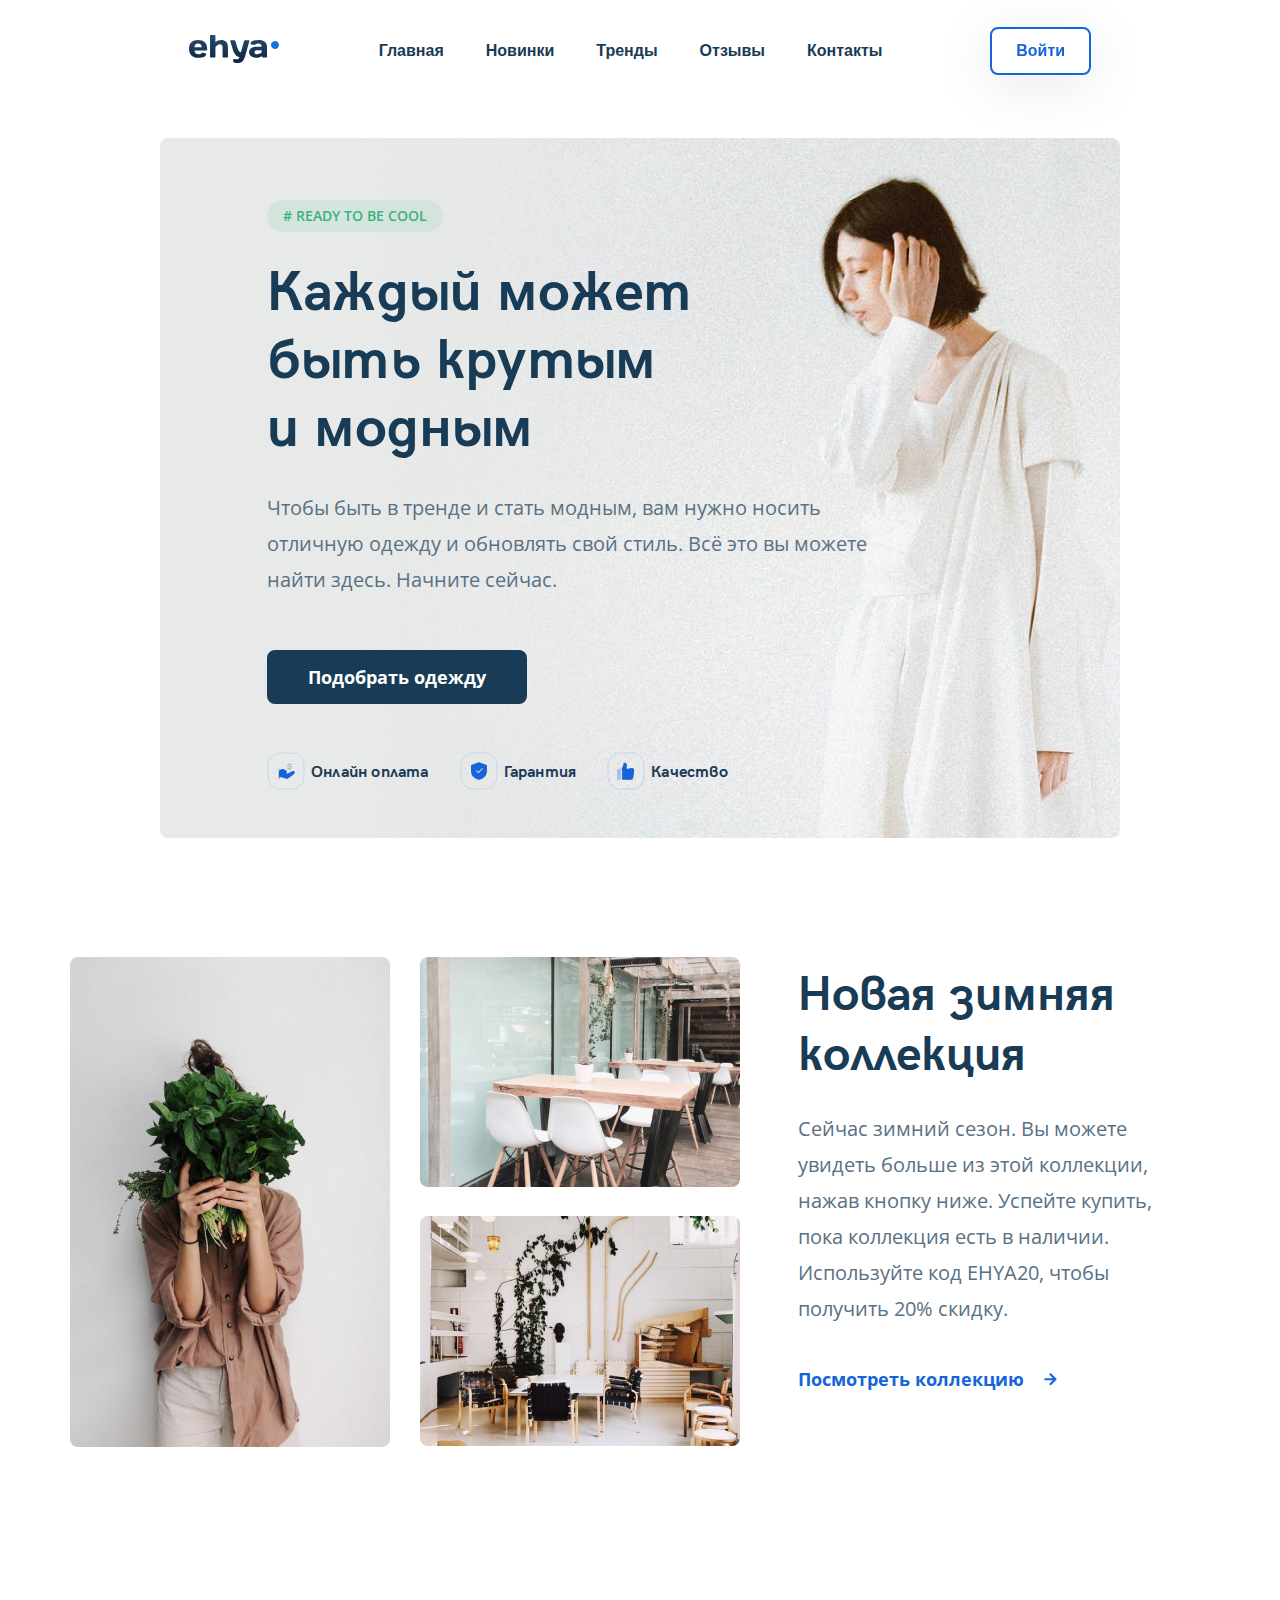
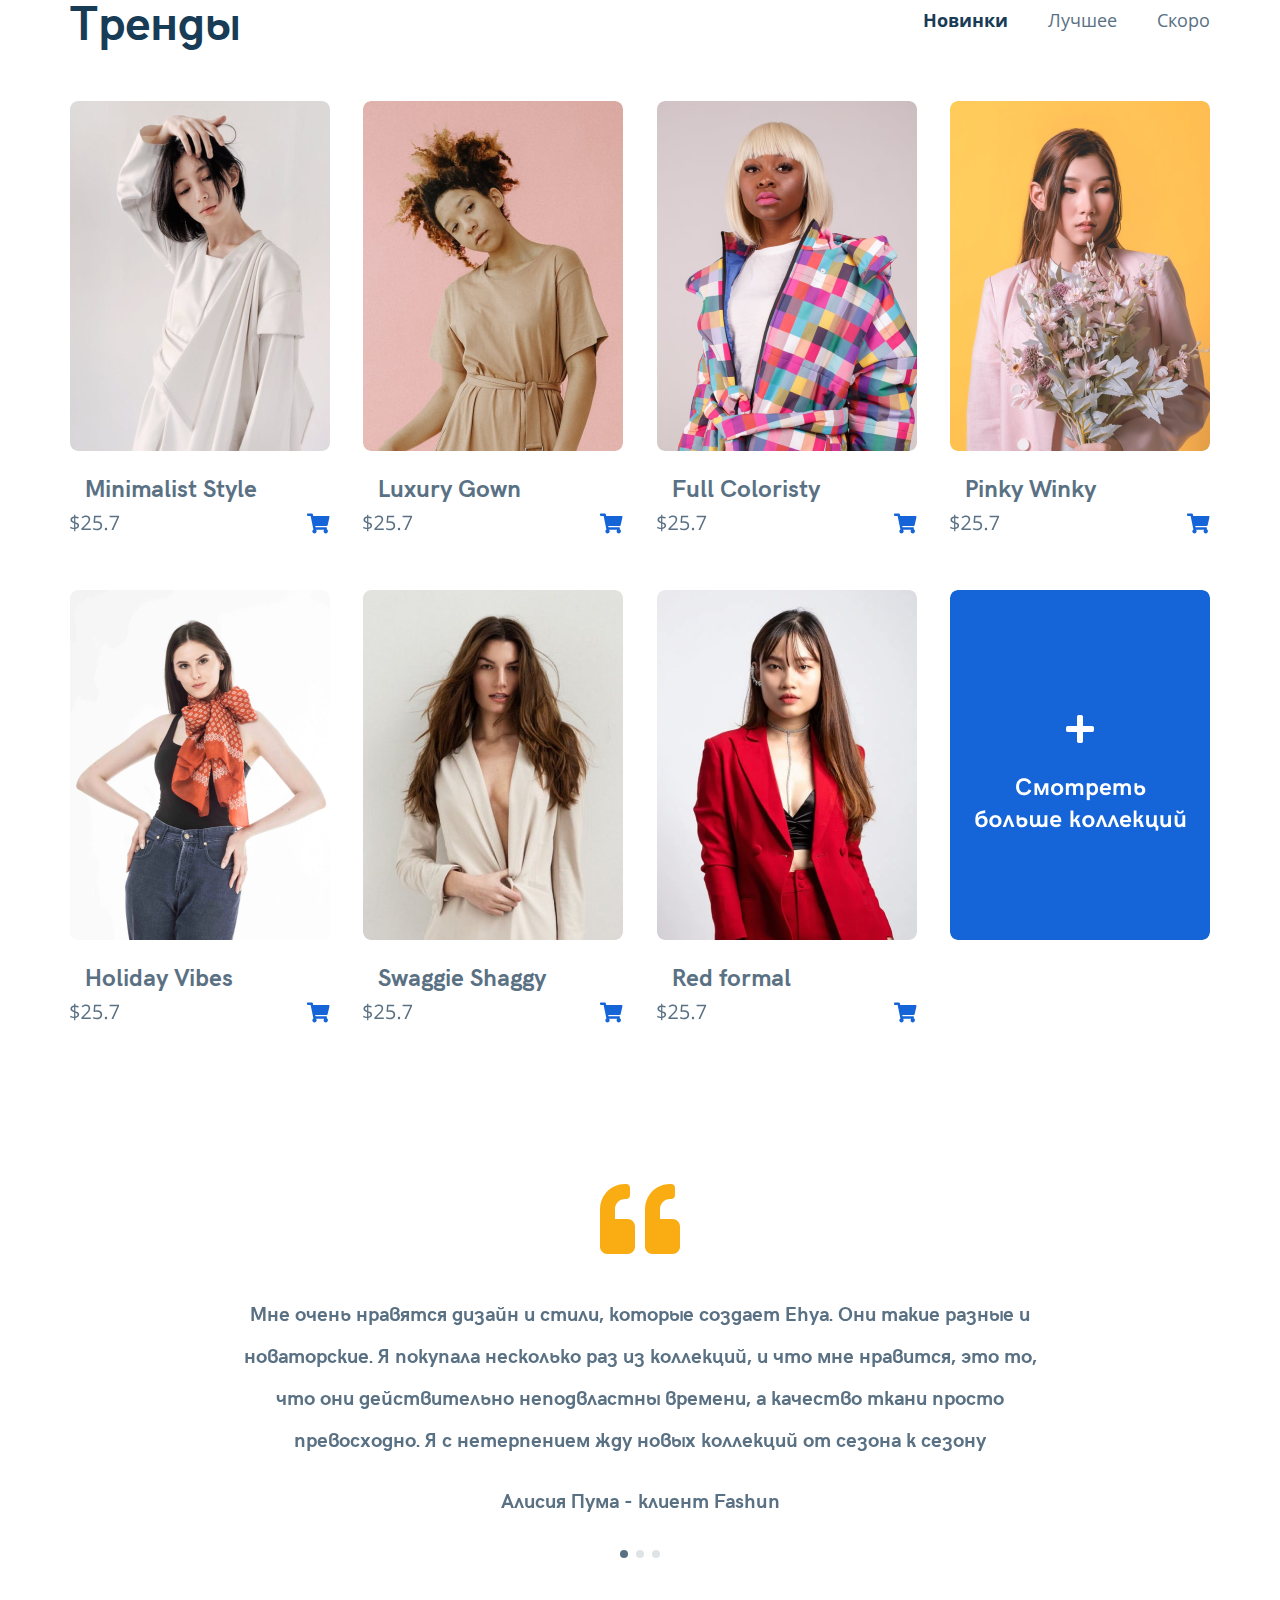
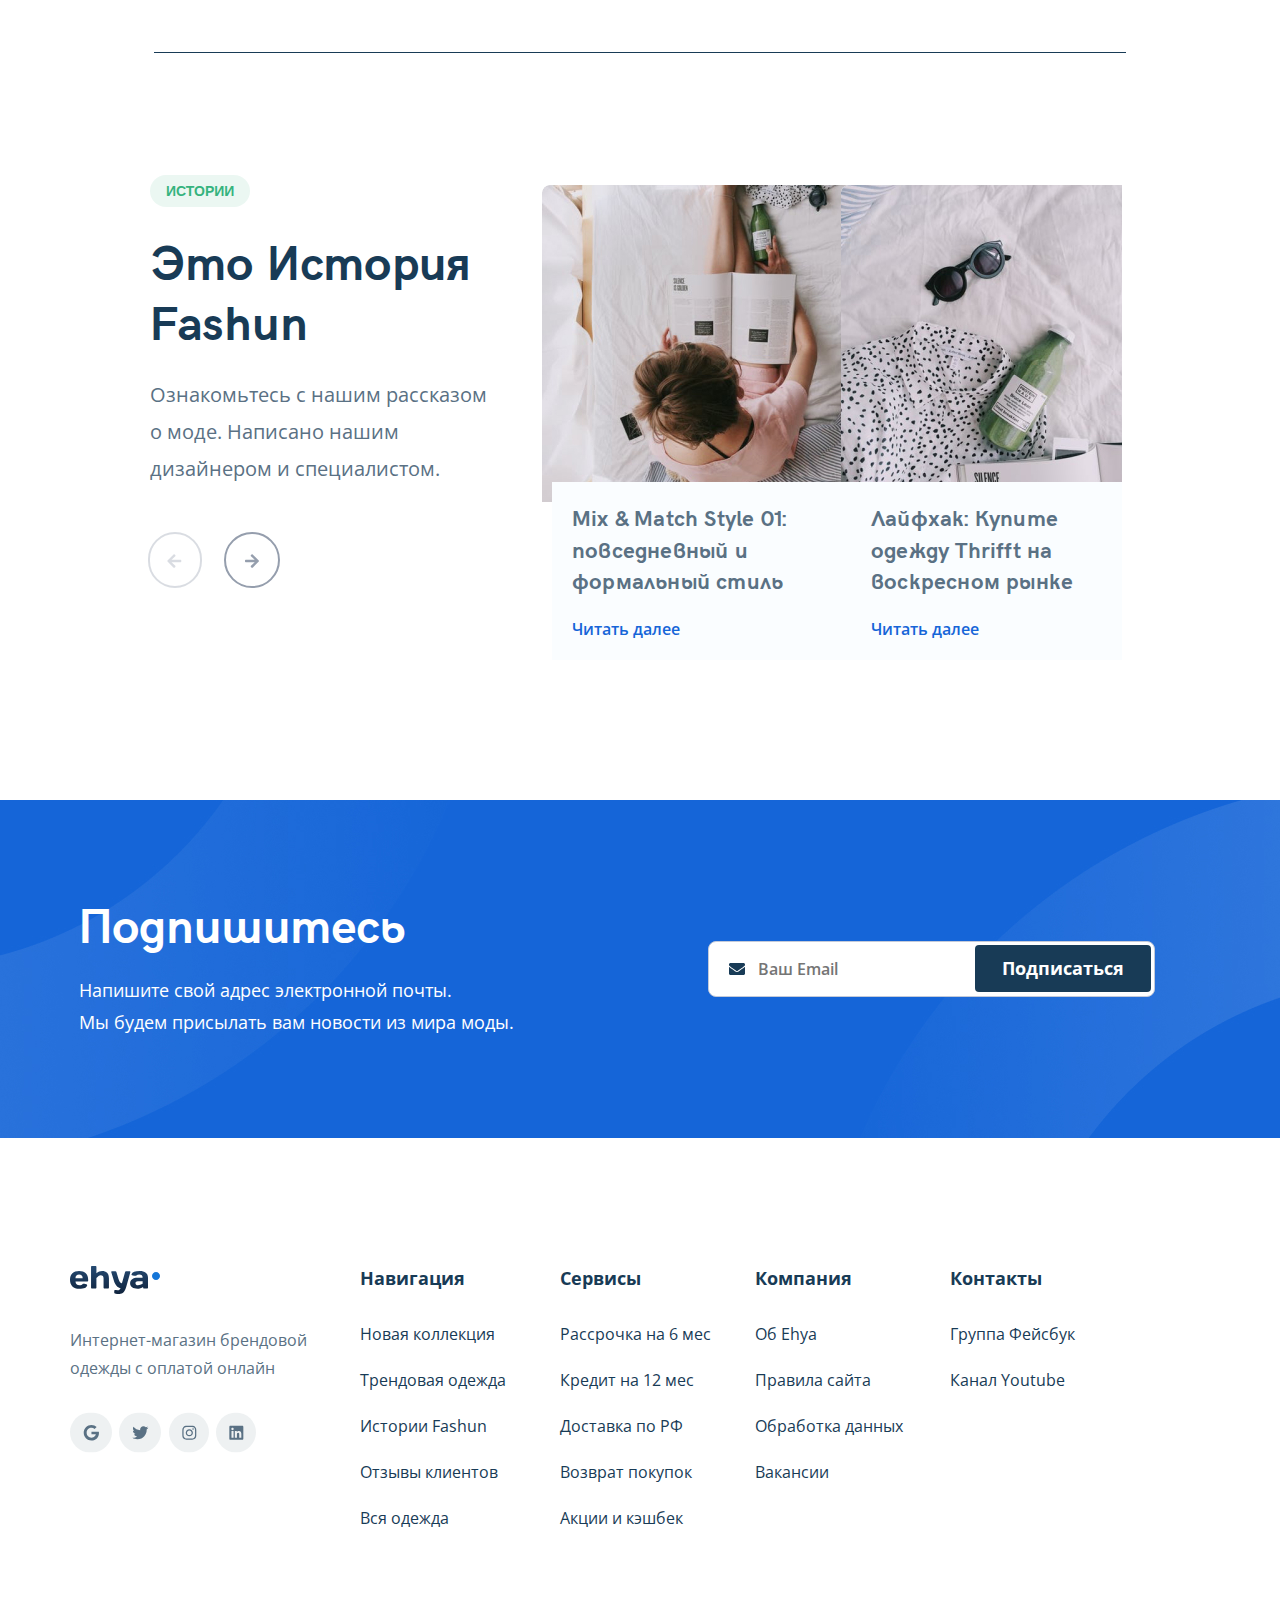
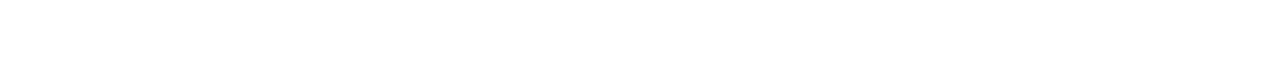
==== commit 8a68ce43: "creaate: good" ====
--- a/index.html
+++ b/index.html
@@ -553,38 +553,7 @@
   </footer>
   <!-- /.footer -->
 
-  <!-- modal -->
-   <div class="modal" id="trend-modal">
-    <div class="modal__overlay"></div>
-    <!-- /.modal__overlay -->
-    <div class="modal__dialog">
-      <a href="#" class="modal__close">
-        <img src="img/header/close.svg" alt="icon: close">
-      </a>
-      <h3 class="modal__title modal__title_mb_3">Войти</h3>
-      <form action="send.php" method="POST" class="modal__form form">
-        <div class="modal__form_group">
-          <input type="text" class="input modal__input modal__form_item modal__form_name" placeholder="Your Full Name*"
-            name="name" minlength="3" required>
-        </div>
-        <!-- <div class="modal__form_group">
-          <input type="tel" class="input modal__input modal__form_item modal__form_phone" placeholder="Phone Number*"
-            name="phone" minlength="18" required>
-        </div> -->
-        <div class="modal__form_group">
-          <input type="email" class="input modal__input modal__form_item modal__form_email" placeholder="Email*"
-            name="e-mail" required>
-        </div>
-        <textarea class="message modal__message modal__form_item" placeholder="Message" name="message"></textarea>
-        <div class="modal__form_bottom_wrapper">
-          <span class="modal__info modal__form_item">* Required Fields</span>
-          <button class="button modal__button modal__form_item" type="submit">Send</button>
-        </div>
-      </form>
-    </div>
-    <!-- /.modal__dialog -->
-  </div>
-  <!-- /.modal -->
+
 
 
   <script src="js/jquery-3.5.1.min.js"></script>
--- a/css/style.css
+++ b/css/style.css
@@ -1214,9 +1214,6 @@
 }
 
 @media (max-width: 992px) {
-  body {
-    padding-top: 53px;
-  }
   .button:hover {
     background-color: #1565D8;
     border: none;
